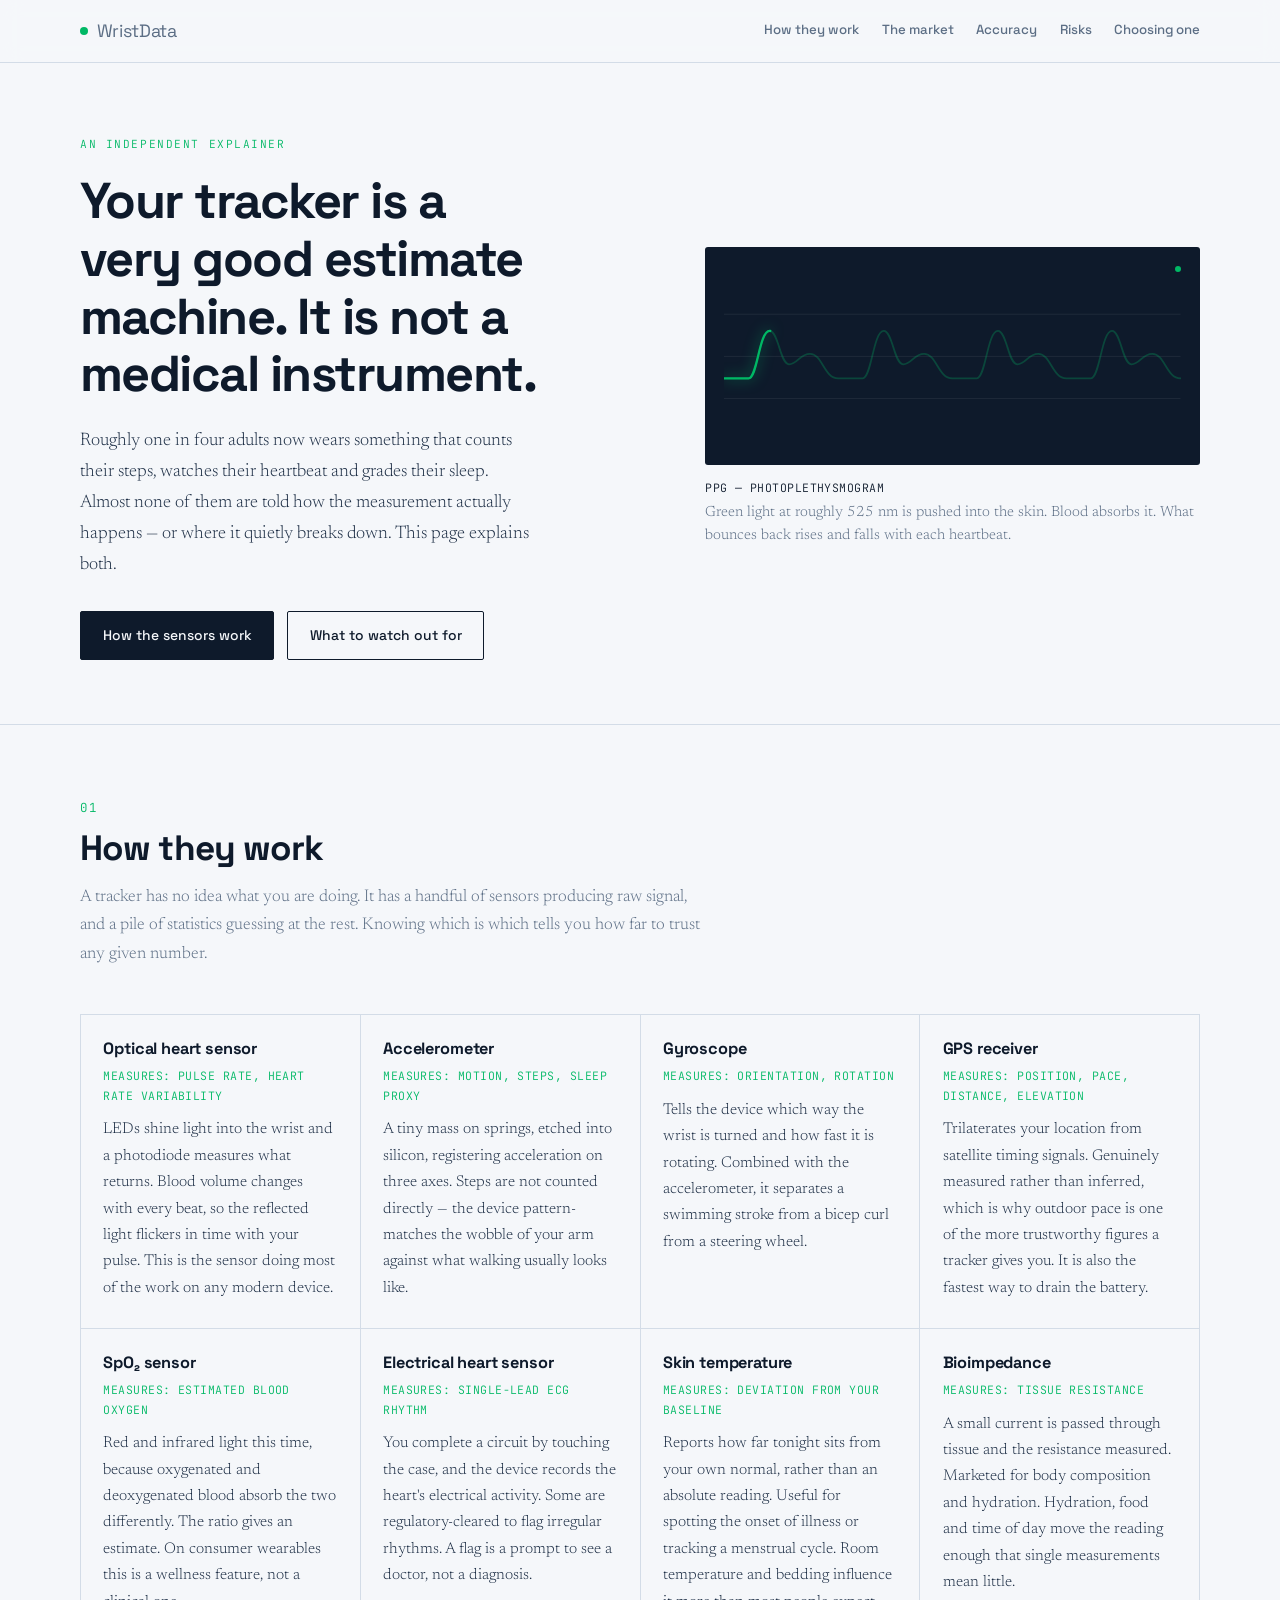
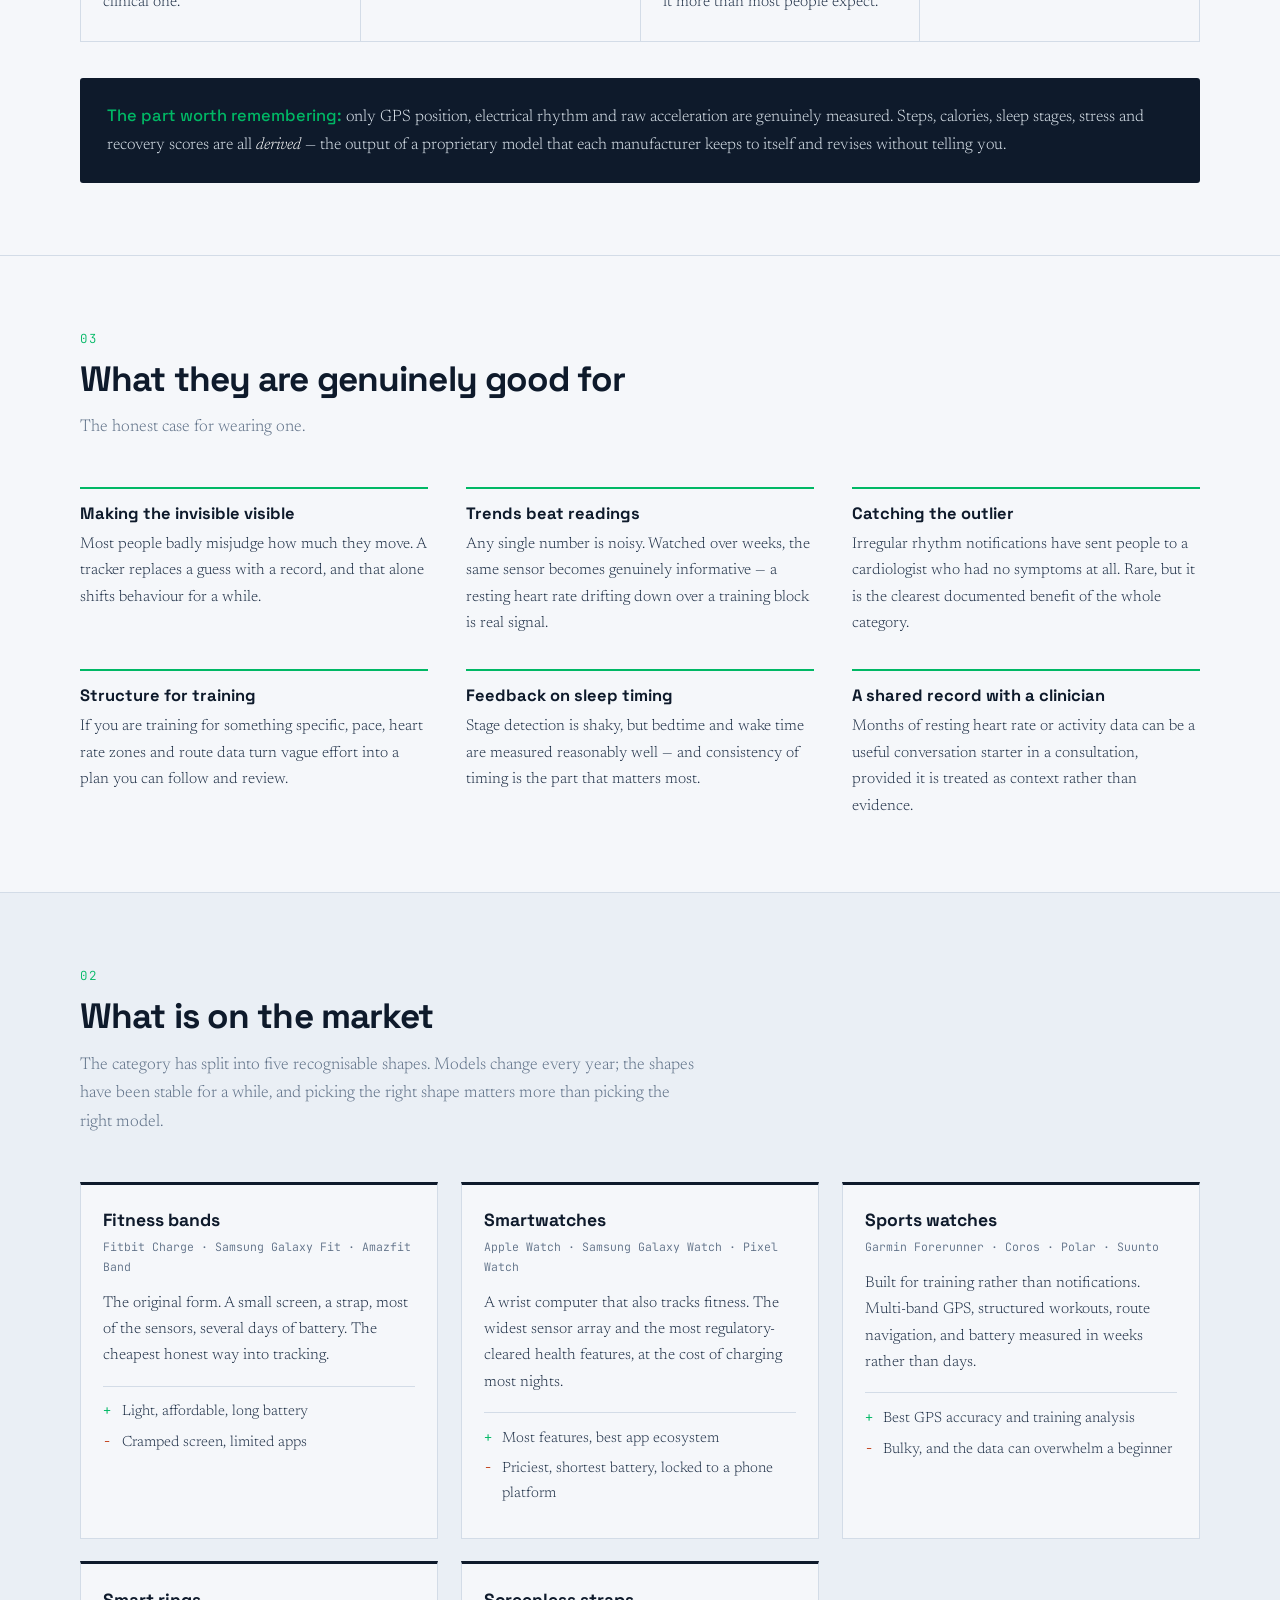
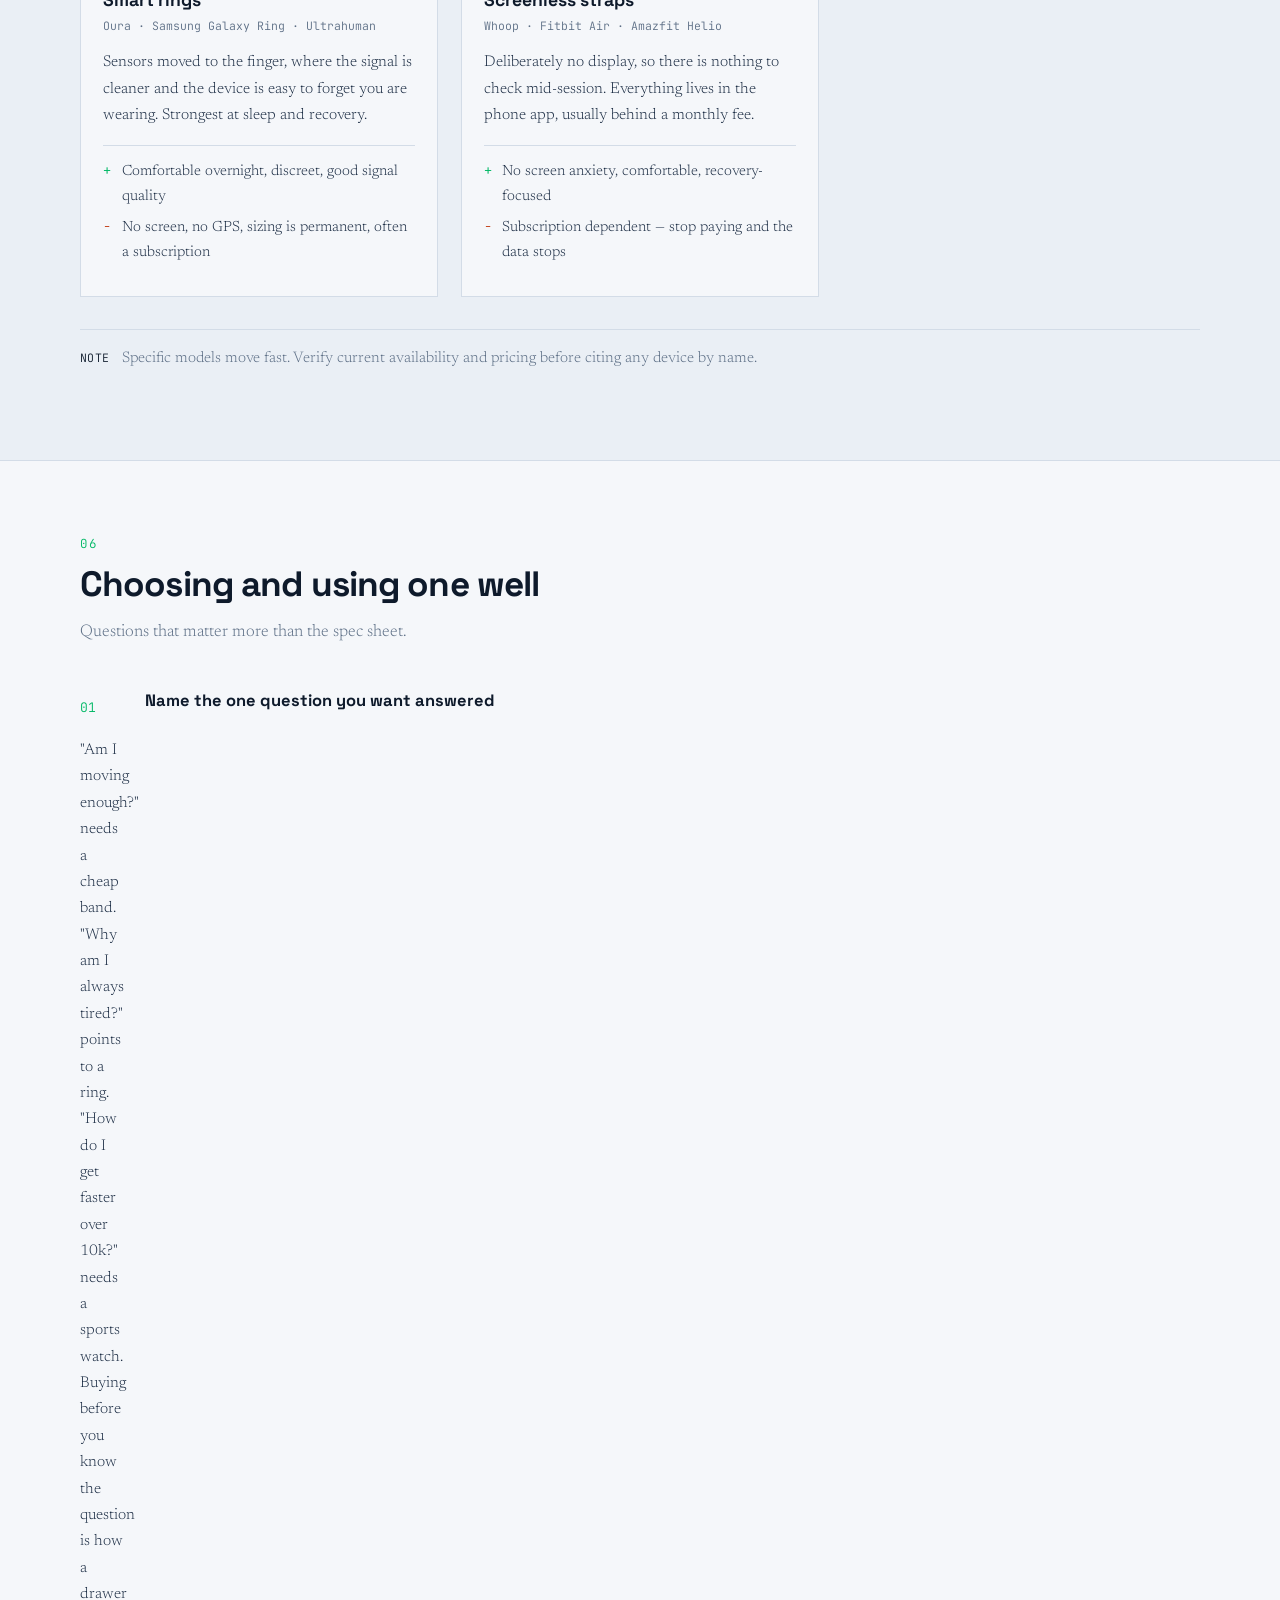
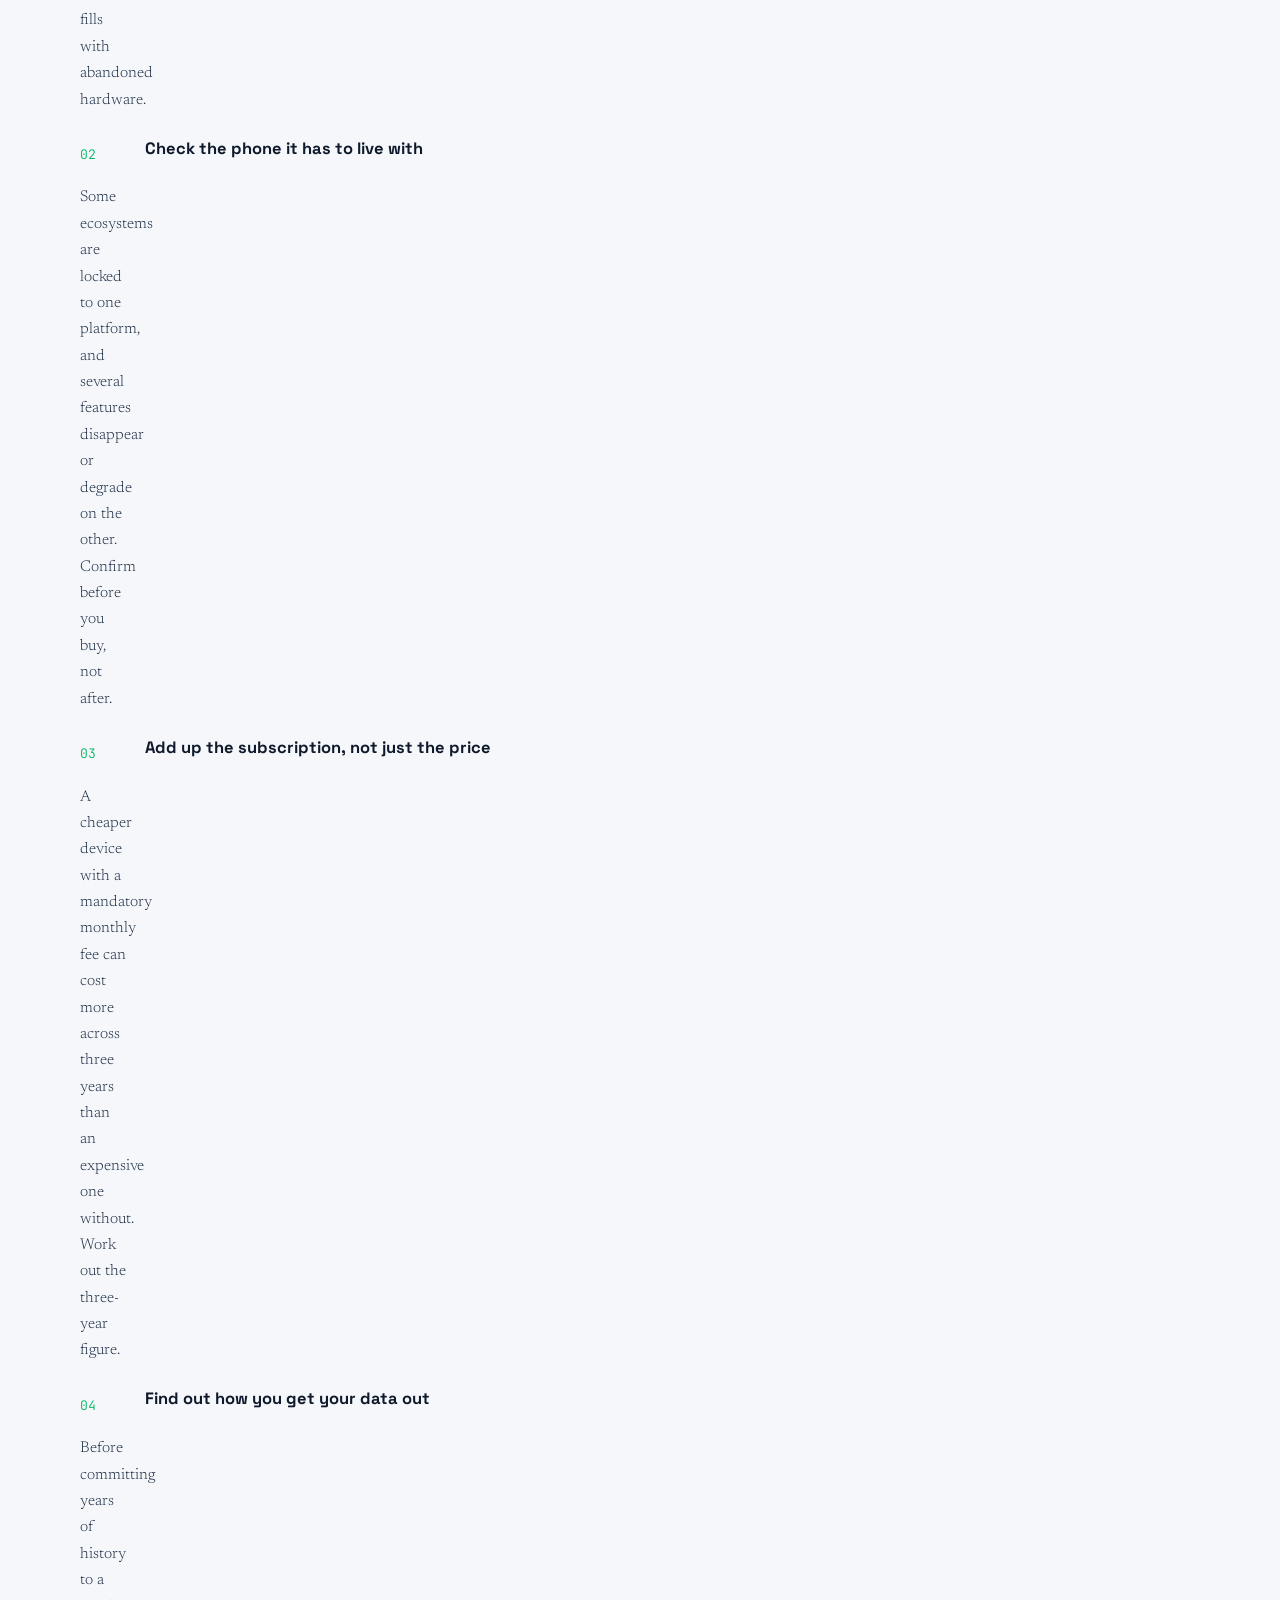
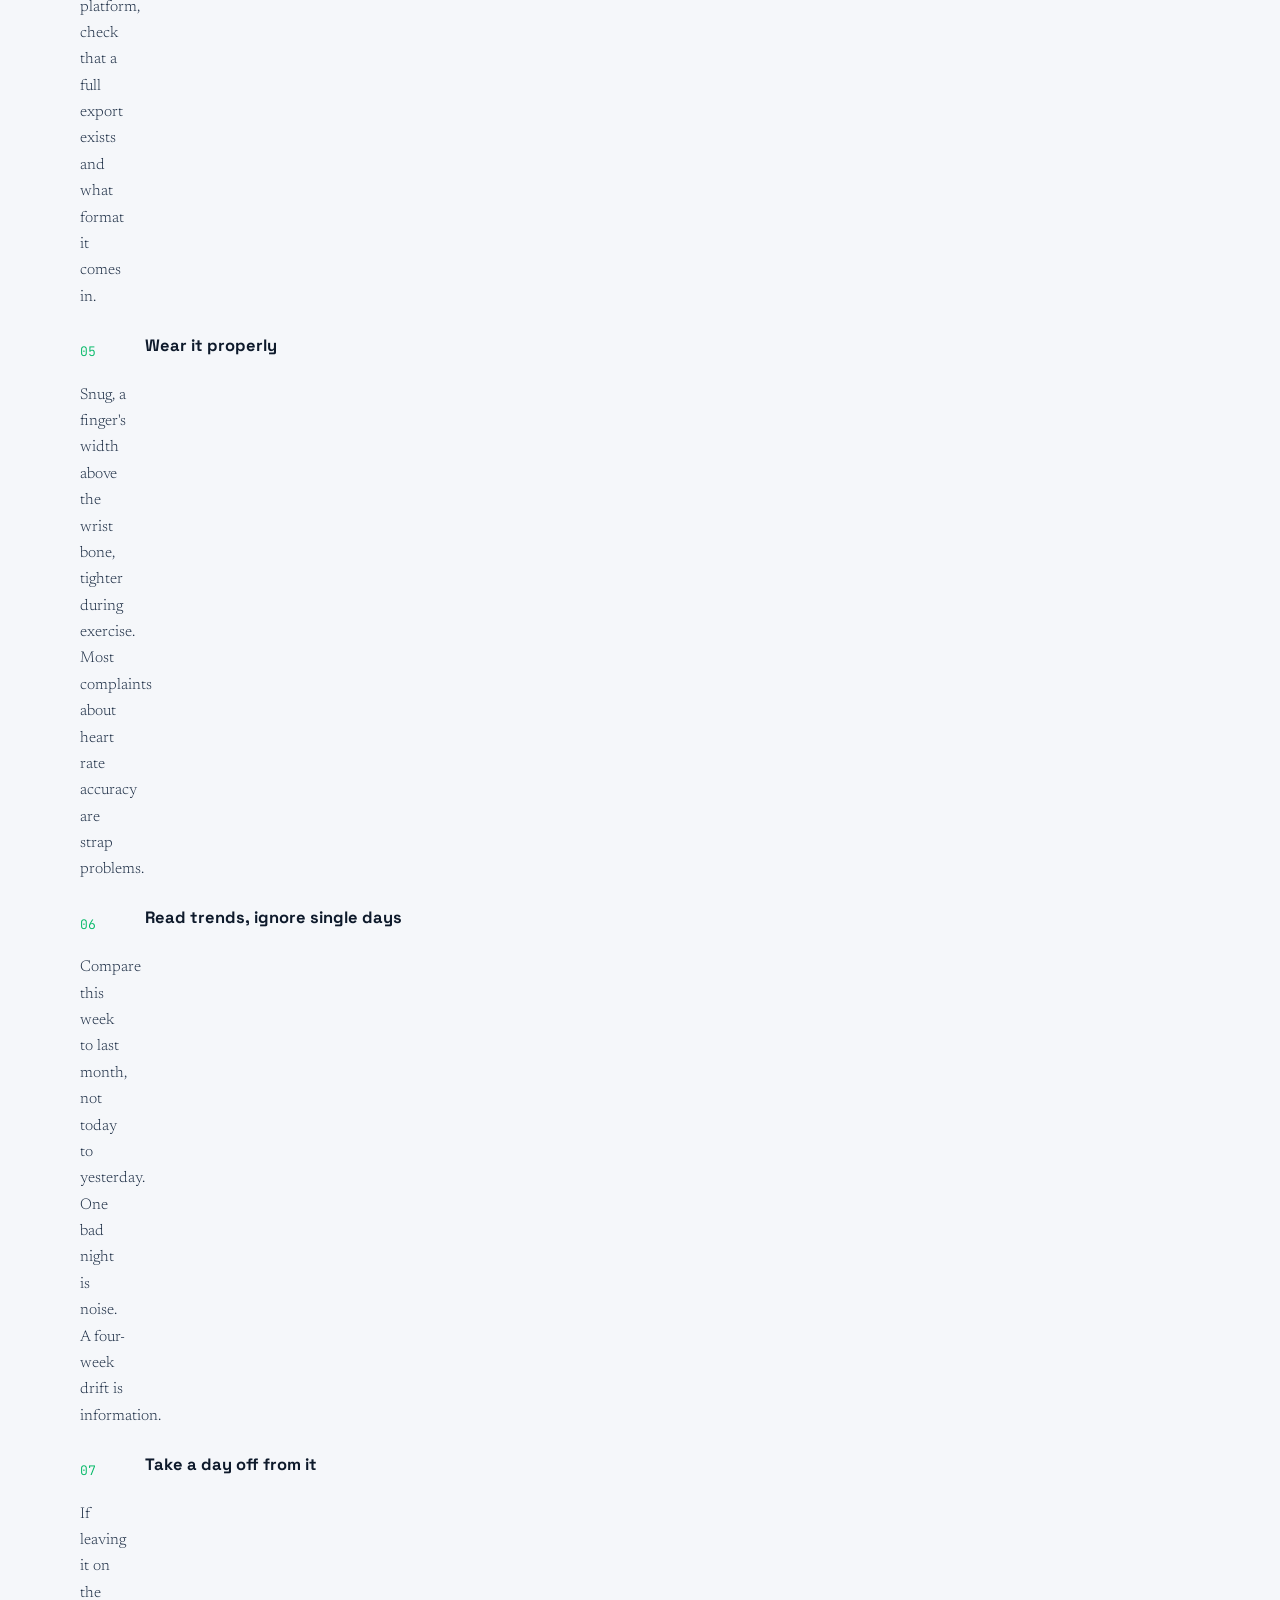
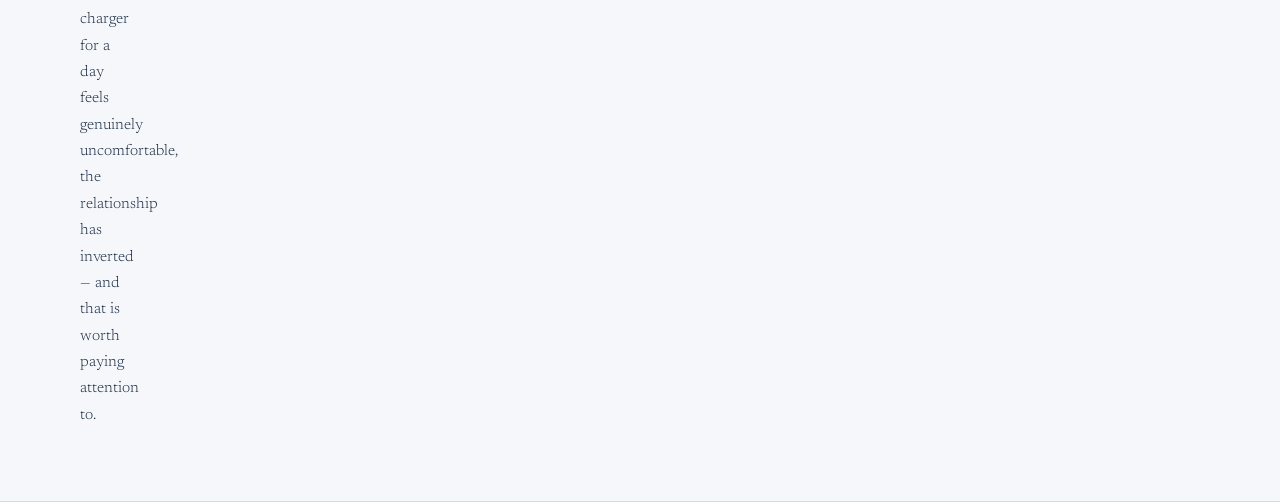
==== index.html @ b364c1c8 "feat: add accuracy reality check" ====
<!DOCTYPE html>
<html lang="en">

    <head>
        <meta charset="UTF-8">
        <meta name="viewport" content="width=device-width, initial-scale=1.0">
        <title>WristData</title>
        <link rel="preconnect" href="https://fonts.googleapis.com">
        <link rel="preconnect" href="https://fonts.gstatic.com" crossorigin>
        <link
            href="https://fonts.googleapis.com/css2?family=Space+Grotesk:wght@400;500;700&family=Newsreader:ital,opsz,wght@0,6..72,300;0,6..72,400;0,6..72,500;1,6..72,400&family=JetBrains+Mono:wght@400;500&display=swap"
            rel="stylesheet">

        <link rel="stylesheet" href="styles.css">
    </head>

    <body>
    <a class="skip" href="#main">Skip to content</a>
    
    <!-- ============ HEADER ============ -->
    <header class="site-head">
        <div class="wrap head-inner">
            <a class="wordmark" href="#top">
                <span class="wordmark__pulse" aria-hidden="true"></span><span
                    class="wordmark__txt">Wrist<span>Data</span></span>
            </a>
            <nav class="site-nav" aria-label="Sections">
                <a href="#how">How they work</a>
                <a href="#market">The market</a>
                <a href="#accuracy">Accuracy</a>
                <a href="#risks">Risks</a>
                <a href="#choosing">Choosing one</a>
            </nav>
        </div>
    </header>
    
    <main id="main">
    <section class="hero" id="top">
        <div class="wrap hero__grid">
            <div class="hero__text">
                <p class="eyebrow">An independent explainer</p>
                <h1>Your tracker is a very good estimate machine. It is not a medical instrument.</h1>
                <p class="lede">
                    Roughly one in four adults now wears something that counts their steps, watches their
                    heartbeat and grades their sleep. Almost none of them are told how the measurement
                    actually happens &mdash; or where it quietly breaks down. This page explains both.
                </p>
                <div class="hero__actions">
                    <a class="btn btn--primary" href="#how">How the sensors work</a>
                    <a class="btn btn--ghost" href="#risks">What to watch out for</a>
                </div>
            </div>
    
            <figure class="ppg" aria-labelledby="ppg-cap">
                <div class="ppg__frame">
                    <svg viewBox="0 0 520 190" role="img" aria-label="An illustrative photoplethysmography waveform.">
                        <g class="ppg__grid" aria-hidden="true">
                            <line x1="0" y1="47" x2="520" y2="47" />
                            <line x1="0" y1="95" x2="520" y2="95" />
                            <line x1="0" y1="143" x2="520" y2="143" />
                        </g>
                        <path class="ppg__base" fill="none"
                            d="M0,120 L28,120 C38,120 40,66 52,66 C62,66 64,104 74,104 C84,104 86,92 98,92 C112,92 114,120 130,120
                   L158,120 C168,120 170,66 182,66 C192,66 194,104 204,104 C214,104 216,92 228,92 C242,92 244,120 260,120
                   L288,120 C298,120 300,66 312,66 C322,66 324,104 334,104 C344,104 346,92 358,92 C372,92 374,120 390,120
                   L418,120 C428,120 430,66 442,66 C452,66 454,104 464,104 C474,104 476,92 488,92 C502,92 504,120 520,120" />
                        <path class="ppg__trace" fill="none"
                            d="M0,120 L28,120 C38,120 40,66 52,66 C62,66 64,104 74,104 C84,104 86,92 98,92 C112,92 114,120 130,120
                   L158,120 C168,120 170,66 182,66 C192,66 194,104 204,104 C214,104 216,92 228,92 C242,92 244,120 260,120
                   L288,120 C298,120 300,66 312,66 C322,66 324,104 334,104 C344,104 346,92 358,92 C372,92 374,120 390,120
                   L418,120 C428,120 430,66 442,66 C452,66 454,104 464,104 C474,104 476,92 488,92 C502,92 504,120 520,120" />
                    </svg>
                    <span class="ppg__dot" aria-hidden="true"></span>
                </div>
                <figcaption id="ppg-cap">
                    <span class="mono">PPG &mdash; photoplethysmogram</span>
                    Green light at roughly 525&nbsp;nm is pushed into the skin. Blood absorbs it. What
                    bounces back rises and falls with each heartbeat.
                </figcaption>
            </figure>
        </div>
    </section>
    <!-- ============ 01 HOW THEY WORK ============ -->
    <section class="band" id="how">
        <div class="wrap">
            <header class="sec-head">
                <span class="sec-num mono">01</span>
                <h2>How they work</h2>
                <p>
                    A tracker has no idea what you are doing. It has a handful of sensors producing raw
                    signal, and a pile of statistics guessing at the rest. Knowing which is which tells you
                    how far to trust any given number.
                </p>
            </header>
            <div class="sensors">
                <article class="sensor">
                    <h3>Optical heart sensor</h3>
                    <p class="sensor__what mono">Measures: pulse rate, heart rate variability</p>
                    <p>
                        LEDs shine light into the wrist and a photodiode measures what returns. Blood volume
                        changes with every beat, so the reflected light flickers in time with your pulse. This
                        is the sensor doing most of the work on any modern device.
                    </p>
                </article>
                <article class="sensor">
                    <h3>Accelerometer</h3>
                    <p class="sensor__what mono">Measures: motion, steps, sleep proxy</p>
                    <p>
                        A tiny mass on springs, etched into silicon, registering acceleration on three axes.
                        Steps are not counted directly &mdash; the device pattern-matches the wobble of your
                        arm against what walking usually looks like.
                    </p>
                </article>
                <article class="sensor">
                    <h3>Gyroscope</h3>
                    <p class="sensor__what mono">Measures: orientation, rotation</p>
                    <p>
                        Tells the device which way the wrist is turned and how fast it is rotating. Combined
                        with the accelerometer, it separates a swimming stroke from a bicep curl from a
                        steering wheel.
                    </p>
                </article>
                <article class="sensor">
                    <h3>GPS receiver</h3>
                    <p class="sensor__what mono">Measures: position, pace, distance, elevation</p>
                    <p>
                        Trilaterates your location from satellite timing signals. Genuinely measured rather
                        than inferred, which is why outdoor pace is one of the more trustworthy figures a
                        tracker gives you. It is also the fastest way to drain the battery.
                    </p>
                </article>
                <article class="sensor">
                    <h3>SpO&#8322; sensor</h3>
                    <p class="sensor__what mono">Measures: estimated blood oxygen</p>
                    <p>
                        Red and infrared light this time, because oxygenated and deoxygenated blood absorb the
                        two differently. The ratio gives an estimate. On consumer wearables this is a wellness
                        feature, not a clinical one.
                    </p>
                </article>
                <article class="sensor">
                    <h3>Electrical heart sensor</h3>
                    <p class="sensor__what mono">Measures: single-lead ECG rhythm</p>
                    <p>
                        You complete a circuit by touching the case, and the device records the heart's
                        electrical activity. Some are regulatory-cleared to flag irregular rhythms. A flag is a
                        prompt to see a doctor, not a diagnosis.
                    </p>
                </article>
                <article class="sensor">
                    <h3>Skin temperature</h3>
                    <p class="sensor__what mono">Measures: deviation from your baseline</p>
                    <p>
                        Reports how far tonight sits from your own normal, rather than an absolute reading.
                        Useful for spotting the onset of illness or tracking a menstrual cycle. Room
                        temperature and bedding influence it more than most people expect.
                    </p>
                </article>
                <article class="sensor">
                    <h3>Bioimpedance</h3>
                    <p class="sensor__what mono">Measures: tissue resistance</p>
                    <p>
                        A small current is passed through tissue and the resistance measured. Marketed for body
                        composition and hydration. Hydration, food and time of day move the reading enough that
                        single measurements mean little.
                    </p>
                </article>
            </div>
            <aside class="callout">
                <p>
                    <strong>The part worth remembering:</strong> only GPS position, electrical rhythm and raw
                    acceleration are genuinely measured. Steps, calories, sleep stages, stress and recovery
                    scores are all <em>derived</em> &mdash; the output of a proprietary model that each
                    manufacturer keeps to itself and revises without telling you.
                </p>
            </aside>
        </div>
    </section>
        <!-- feat/10- CATEGORIES GOES HERE MONA! -->
        <!-- ============ 03 ADVANTAGES ============ -->
        <section class="band" id="value">
            <div class="wrap">
                <header class="sec-head">
                    <span class="sec-num mono">03</span>
                    <h2>What they are genuinely good for</h2>
                    <p>The honest case for wearing one.</p>
                </header>
                <div class="cols">
                    <article class="col">
                        <h3>Making the invisible visible</h3>
                        <p>
                            Most people badly misjudge how much they move. A tracker replaces a guess with a
                            record, and that alone shifts behaviour for a while.
                        </p>
                    </article>
                    <article class="col">
                        <h3>Trends beat readings</h3>
                        <p>
                            Any single number is noisy. Watched over weeks, the same sensor becomes genuinely
                            informative &mdash; a resting heart rate drifting down over a training block is real
                            signal.
                        </p>
                    </article>
                    <article class="col">
                        <h3>Catching the outlier</h3>
                        <p>
                            Irregular rhythm notifications have sent people to a cardiologist who had no symptoms
                            at all. Rare, but it is the clearest documented benefit of the whole category.
                        </p>
                    </article>
                    <article class="col">
                        <h3>Structure for training</h3>
                        <p>
                            If you are training for something specific, pace, heart rate zones and route data turn
                            vague effort into a plan you can follow and review.
                        </p>
                    </article>
                    <article class="col">
                        <h3>Feedback on sleep timing</h3>
                        <p>
                            Stage detection is shaky, but bedtime and wake time are measured reasonably well
                            &mdash;
                            and consistency of timing is the part that matters most.
                        </p>
                    </article>
                    <article class="col">
                        <h3>A shared record with a clinician</h3>
                        <p>
                            Months of resting heart rate or activity data can be a useful conversation starter in a
                            consultation, provided it is treated as context rather than evidence.
                        </p>
                    </article>
                </div>
            </div>
        </section>
        <!-- ============ 04 ACCURACY CODE  GOES HERE(MONA) ============ -->
        <!-- ======================== -->
        <!-- ======================== -->
        <section class="band band--alt" id="market">
            <div class="wrap">
                <header class="sec-head">
                    <span class="sec-num mono">02</span>
                    <h2>What is on the market</h2>
                    <p>
                        The category has split into five recognisable shapes. Models change every year; the
                        shapes have been stable for a while, and picking the right shape matters more than
                        picking the right model.
                    </p>
                </header>
                <div class="cats">
                    <article class="cat">
                        <h3>Fitness bands</h3>
                        <p class="cat__eg mono">Fitbit Charge &middot; Samsung Galaxy Fit &middot; Amazfit
                            Band</p>
                        <p>
                            The original form. A small screen, a strap, most of the sensors, several days of
                            battery. The cheapest honest way into tracking.
                        </p>
                        <ul>
                            <li><span class="mono">+</span> Light, affordable, long battery</li>
                            <li><span class="mono">&minus;</span> Cramped screen, limited apps</li>
                        </ul>
                    </article>
                    <article class="cat">
                        <h3>Smartwatches</h3>
                        <p class="cat__eg mono">Apple Watch &middot; Samsung Galaxy Watch &middot; Pixel
                            Watch</p>
                        <p>
                            A wrist computer that also tracks fitness. The widest sensor array and the most
                            regulatory-cleared health features, at the cost of charging most nights.
                        </p>
                        <ul>
                            <li><span class="mono">+</span> Most features, best app ecosystem</li>
                            <li><span class="mono">&minus;</span> Priciest, shortest battery, locked to a phone
                                platform</li>
                        </ul>
                    </article>
                    <article class="cat">
                        <h3>Sports watches</h3>
                        <p class="cat__eg mono">Garmin Forerunner &middot; Coros &middot; Polar &middot;
                            Suunto</p>
                        <p>
                            Built for training rather than notifications. Multi-band GPS, structured workouts,
                            route navigation, and battery measured in weeks rather than days.
                        </p>
                        <ul>
                            <li><span class="mono">+</span> Best GPS accuracy and training analysis</li>
                            <li><span class="mono">&minus;</span> Bulky, and the data can overwhelm a beginner</li>
                        </ul>
                    </article>
                    <article class="cat">
                        <h3>Smart rings</h3>
                        <p class="cat__eg mono">Oura &middot; Samsung Galaxy Ring &middot; Ultrahuman</p>
                        <p>
                            Sensors moved to the finger, where the signal is cleaner and the device is easy to
                            forget you are wearing. Strongest at sleep and recovery.
                        </p>
                        <ul>
                            <li><span class="mono">+</span> Comfortable overnight, discreet, good signal
                                quality</li>
                            <li><span class="mono">&minus;</span> No screen, no GPS, sizing is permanent, often a
                                subscription</li>
                        </ul>
                    </article>
                    <article class="cat">
                        <h3>Screenless straps</h3>
                        <p class="cat__eg mono">Whoop &middot; Fitbit Air &middot; Amazfit Helio</p>
                        <p>
                            Deliberately no display, so there is nothing to check mid-session. Everything lives in
                            the phone app, usually behind a monthly fee.
                        </p>
                        <ul>
                            <li><span class="mono">+</span> No screen anxiety, comfortable, recovery-focused</li>
                            <li><span class="mono">&minus;</span> Subscription dependent &mdash; stop paying and
                                the data stops</li>
                        </ul>
                    </article>
                </div>
                <p class="note">
                    <span class="mono">Note</span>
                    Specific models move fast. Verify current availability and pricing before citing any device
                    by name.
                </p>
            </div>
        </section>

        <!-- ============ 05 RISKS AND LIMITATIONS GOES HERE(MONA) ============ -->
        <!-- ======================== -->
        <!-- ======================== -->
        <!-- ============ 06 CHOOSING ============ -->
        <section class="band" id="choosing">
            <div class="wrap">
                <header class="sec-head">
                    <span class="sec-num mono">06</span>
                    <h2>Choosing and using one well</h2>
                    <p>Questions that matter more than the spec sheet.</p>
                </header>
                <ol class="steps">
                    <li>
                        <h3>Name the one question you want answered</h3>
                        <p>
                            "Am I moving enough?" needs a cheap band. "Why am I always tired?" points to a ring.
                            "How do I get faster over 10k?" needs a sports watch. Buying before you know the
                            question is how a drawer fills with abandoned hardware.
                        </p>
                    </li>
                    <li>
                        <h3>Check the phone it has to live with</h3>
                        <p>
                            Some ecosystems are locked to one platform, and several features disappear or degrade
                            on the other. Confirm before you buy, not after.
                        </p>
                    </li>
                    <li>
                        <h3>Add up the subscription, not just the price</h3>
                        <p>
                            A cheaper device with a mandatory monthly fee can cost more across three years than an
                            expensive one without. Work out the three-year figure.
                        </p>
                    </li>
                    <li>
                        <h3>Find out how you get your data out</h3>
                        <p>
                            Before committing years of history to a platform, check that a full export exists and
                            what format it comes in.
                        </p>
                    </li>
                    <li>
                        <h3>Wear it properly</h3>
                        <p>
                            Snug, a finger's width above the wrist bone, tighter during exercise. Most complaints
                            about heart rate accuracy are strap problems.
                        </p>
                    </li>
                    <li>
                        <h3>Read trends, ignore single days</h3>
                        <p>
                            Compare this week to last month, not today to yesterday. One bad night is noise. A
                            four-week drift is information.
                        </p>
                    </li>
                    <li>
                        <h3>Take a day off from it</h3>
                        <p>
                            If leaving it on the charger for a day feels genuinely uncomfortable, the relationship
                            has inverted &mdash; and that is worth paying attention to.
                        </p>
                    </li>
                </ol>
            </div>
        </section>

    </main>

    </body>

    </html>
---- styles.css ----
:root {
     --ink: #0E1A2B;
     --ink-soft: #1D2E45;
     --paper: #F5F7FA;
     --paper-alt: #EAEFF5;
     --white: #FFFFFF;
     --rule: #D3DCE7;
     --muted: #5C6E85;
     --ppg: #00B865;
     --warn: #C4451F;
     --warn-bg: #FBF1EE;

     --display: "Space Grotesk", system-ui, sans-serif;
     --body: "Newsreader", Georgia, serif;
     --mono: "JetBrains Mono", ui-monospace, monospace;

     --wrap: 1120px;
 }

 /* ---------- reset ---------- */
 *,
 *::before,
 *::after {
     box-sizing: border-box;
 }

 html {
     scroll-behavior: smooth;
     /*-webkit-text-size-adjust: 100%;*/
 }
 /* ---------- header ---------- */
 .site-head {
     position: sticky;
     top: 0;
     z-index: 50;
     background: rgba(245, 247, 250, 0.88);
     backdrop-filter: blur(10px);
     border-bottom: 1px solid var(--rule);
 }

 .head-inner {
     display: flex;
     align-items: center;
     justify-content: space-between;
     gap: 1.5rem;
     height: 62px;
 }

 .wordmark {
     font-family: var(--display);
     font-weight: 700;
     font-size: 1.12rem;
     letter-spacing: -0.02em;
     color: var(--ink);
     text-decoration: none;
     display: inline-flex;
     align-items: center;
     gap: 0.55rem;
 }

 .wordmark span {
     color: var(--muted);
     font-weight: 400;
 }

 .wordmark__pulse {
     width: 8px;
     height: 8px;
     border-radius: 50%;
     background: var(--ppg);
     flex: none;
     animation: beat 1.4s ease-in-out infinite;
 }

 @keyframes beat {

     0%,
     100% {
         transform: scale(1);
         opacity: 1;
     }

     45% {
         transform: scale(1.7);
         opacity: 0.55;
     }
 }

 .site-nav {
     display: flex;
     gap: 1.4rem;
 }

 .site-nav a {
     font-family: var(--display);
     font-size: 0.83rem;
     font-weight: 500;
     color: var(--muted);
     text-decoration: none;
     padding: 0.3rem 0;
     border-bottom: 2px solid transparent;
     transition: color .18s, border-color .18s;
 }

 .site-nav a:hover,
 .site-nav a.is-active {
     color: var(--ink);
     border-bottom-color: var(--ppg);
 }

 body {
     margin: 0;
     background: var(--paper);
     color: var(--ink);
     font-family: var(--body);
     font-size: 1.0625rem;
     line-height: 1.7;
     font-weight: 300;
 }

 h1,
 h2,
 h3 {
     font-family: var(--display);
     font-weight: 700;
     line-height: 1.15;
     margin: 0;
 }

 p {
     margin: 0 0 1rem;
 }

 ul,
 ol {
     margin: 0;
     padding: 0;
     list-style: none;
 }

 .mono {
     font-family: var(--mono);
     font-size: 0.72rem;
     letter-spacing: 0.04em;
     text-transform: uppercase;
 }

 .wrap {
     width: min(100% - 3rem, var(--wrap));
     margin-inline: auto;
 }

 .skip {
     position: absolute;
     left: -9999px;
     background: var(--ink);
     color: var(--white);
     padding: 0.7rem 1.1rem;
     z-index: 100;
     font-family: var(--display);
 }

 .skip:focus {
     left: 1rem;
     top: 1rem;
 }

 :focus-visible {
     outline: 3px solid var(--ppg);
     outline-offset: 3px;
 }

 /* ---------- section scaffolding ---------- */
 .band {
     padding: 4.5rem 0;
     border-bottom: 1px solid var(--rule);
 }

 .band--alt {
     background: var(--paper-alt);
 }

 .band--risk {
     background: var(--warn-bg);
 }

 .sec-head {
     max-width: 62ch;
     margin-bottom: 2.8rem;
 }

 .sec-num {
     display: block;
     color: var(--ppg);
     margin-bottom: 0.6rem;
     font-size: 0.78rem;
     letter-spacing: 0.16em;
 }

 .band--risk .sec-num {
     color: var(--warn);
 }

 .sec-head h2 {
     font-size: clamp(1.6rem, 2.9vw, 2.2rem);
     letter-spacing: -0.025em;
     margin-bottom: 0.9rem;
 }

 .sec-head p {
     color: var(--muted);
     font-size: 1.06rem;
     margin: 0;
 }
 /* ---------- hero ---------- */
 .hero {
     padding: 4.5rem 0 4rem;
     border-bottom: 1px solid var(--rule);
 }

 .hero__grid {
     display: grid;
     grid-template-columns: 1.15fr 1fr;
     gap: 3.5rem;
     align-items: center;
 }

 .eyebrow {
     font-family: var(--mono);
     font-size: 0.7rem;
     letter-spacing: 0.14em;
     text-transform: uppercase;
     color: var(--ppg);
     margin-bottom: 1.1rem;
 }

 .hero h1 {
     font-size: clamp(2rem, 4.1vw, 3.15rem);
     letter-spacing: -0.03em;
     margin-bottom: 1.4rem;
     text-wrap: balance;
 }

 .lede {
     font-size: 1.14rem;
     color: var(--ink-soft);
     max-width: 46ch;
     margin-bottom: 1.9rem;
 }

 .hero__actions {
     display: flex;
     gap: 0.8rem;
     flex-wrap: wrap;
 }

 .btn {
     font-family: var(--display);
     font-size: 0.87rem;
     font-weight: 500;
     padding: 0.72rem 1.35rem;
     text-decoration: none;
     border-radius: 2px;
     border: 1.5px solid var(--ink);
     transition: transform .15s, background .18s, color .18s;
     display: inline-block;
 }

 .btn--primary {
     background: var(--ink);
     color: var(--paper);
 }

 .btn--primary:hover {
     background: var(--ink-soft);
     transform: translateY(-2px);
 }

 .btn--ghost {
     background: transparent;
     color: var(--ink);
 }

 .btn--ghost:hover {
     background: var(--ink);
     color: var(--paper);
     transform: translateY(-2px);
 }

 /* ---------- PPG trace ---------- */
 .ppg {
     margin: 0;
 }

 .ppg__frame {
     position: relative;
     background: var(--ink);
     border-radius: 3px;
     padding: 1.6rem 1.2rem;
     overflow: hidden;
 }

 .ppg__frame svg {
     display: block;
     width: 100%;
     height: auto;
 }

 .ppg__grid line {
     stroke: rgba(255, 255, 255, 0.08);
     stroke-width: 1;
 }

 .ppg__base {
     stroke: var(--ppg);
     stroke-width: 2;
     stroke-linecap: round;
     stroke-linejoin: round;
     opacity: 0.28;
 }

 .ppg__trace {
     stroke: var(--ppg);
     stroke-width: 2.6;
     stroke-linecap: round;
     stroke-linejoin: round;
     stroke-dasharray: 90 1400;
     stroke-dashoffset: 1490;
     animation: sweep 3.6s linear infinite;
     filter: drop-shadow(0 0 7px rgba(0, 184, 101, 0.75));
 }

 @keyframes sweep {
     to {
         stroke-dashoffset: 0;
     }
 }

 .ppg__dot {
     position: absolute;
     right: 1.2rem;
     top: 1.2rem;
     width: 6px;
     height: 6px;
     border-radius: 50%;
     background: var(--ppg);
     box-shadow: 0 0 0 0 rgba(0, 184, 101, 0.6);
     animation: ping 1.8s ease-out infinite;
 }

 @keyframes ping {
     0% {
         box-shadow: 0 0 0 0 rgba(0, 184, 101, 0.55);
     }

     100% {
         box-shadow: 0 0 0 14px rgba(0, 184, 101, 0);
     }
 }

 .ppg figcaption {
     font-size: 0.92rem;
     color: var(--muted);
     margin-top: 0.9rem;
     line-height: 1.55;
 }

 .ppg figcaption .mono {
     display: block;
     color: var(--ink);
     margin-bottom: 0.3rem;
 }
 /* ---------- 01 sensors ---------- */
 .sensors {
     display: grid;
     grid-template-columns: repeat(auto-fit, minmax(255px, 1fr));
     gap: 1px;
     background: var(--rule);
     border: 1px solid var(--rule);
 }

 .sensor {
     background: var(--paper);
     padding: 1.6rem 1.4rem;
     transition: background .2s;
 }

 .sensor:hover {
     background: var(--white);
 }

 .sensor h3 {
     font-size: 1.02rem;
     margin-bottom: 0.45rem;
     letter-spacing: -0.01em;
 }

 .sensor__what {
     color: var(--ppg);
     margin-bottom: 0.75rem;
 }

 .sensor p:last-child {
     margin: 0;
     font-size: 0.97rem;
     color: var(--ink-soft);
 }

 .callout {
     margin-top: 2.2rem;
     padding: 1.5rem 1.7rem;
     background: var(--ink);
     color: #DDE6EE;
     border-radius: 3px;
 }

 .callout p {
     margin: 0;
     font-size: 1.03rem;
 }

 .callout strong {
     color: var(--ppg);
     font-family: var(--display);
     font-weight: 500;
 }

 .callout em {
     color: var(--white);
     font-style: italic;
 }
 /* ---------- 03 advantages ---------- */
 .cols {
     display: grid;
     grid-template-columns: repeat(auto-fit, minmax(260px, 1fr));
     gap: 2rem 2.4rem;
 }

 .col {
     border-top: 2px solid var(--ppg);
     padding-top: 1rem;
 }

 .col h3 {
     font-size: 1.03rem;
     margin-bottom: 0.5rem;
 }

 .col p {
     margin: 0;
     font-size: 0.97rem;
     color: var(--ink-soft);
 }
  /* ---------- 05 ACCURACY (MONA) ---------- */
  /* ---------- 02 categories ---------- */
  .cats {
      display: grid;
      grid-template-columns: repeat(auto-fit, minmax(275px, 1fr));
      gap:
          1.4rem;
  }

  .cat {
      background: var(--paper);
      border: 1px solid var(--rule);
      border-top: 3px solid var(--ink);
      padding: 1.6rem 1.4rem;
  }

  .cat h3 {
      font-size: 1.1rem;
      margin-bottom: 0.4rem;
  }

  .cat__eg {
      color: var(--muted);
      margin-bottom: 0.9rem;
      text-transform: none;
      letter-spacing: 0;
  }

  .cat>p:nth-of-type(2) {
      font-size: 0.97rem;
      color: var(--ink-soft);
  }

  .cat ul {
      border-top: 1px solid var(--rule);
      padding-top: 0.8rem;
  }

  .cat li {
      font-size: 0.92rem;
      color: var(--ink-soft);
      margin-bottom: 0.35rem;
      display: flex;
      gap:
          0.6rem;
  }

  .cat li .mono {
      color: var(--ppg);
      flex: none;
      font-size: 0.85rem;
  }

  .cat li:last-child .mono {
      color: var(--warn);
  }

  .note {
      margin-top: 2rem;
      padding-top: 1rem;
      border-top: 1px solid var(--rule);
      color: var(--muted);
      font-size: 0.95rem;
  }

  .note .mono {
      color: var(--ink);
      margin-right: 0.5rem;
  }

   /* ---------- 07 RISKS AND LIMITATIONS (MONA)--------- */


 /* ---------- 08 steps ---------- */
 .steps {
     counter-reset: step;
     display: grid;
     gap: 1.6rem;
     max-width: 78ch;
 }

 .steps li {
     counter-increment: step;
     display: grid;
     grid-template-columns: 46px 1fr;
     gap: 1.2rem;
 }

 .steps li::before {
     content: counter(step, decimal-leading-zero);
     font-family: var(--mono);
     font-size: 0.82rem;
     color: var(--ppg);
     padding-top: 0.28rem;
 }

 .steps h3 {
     font-size: 1.03rem;
     margin-bottom: 0.35rem;
 }

 .steps p {
     margin: 0;
     font-size: 0.97rem;
     color: var(--ink-soft);
 }
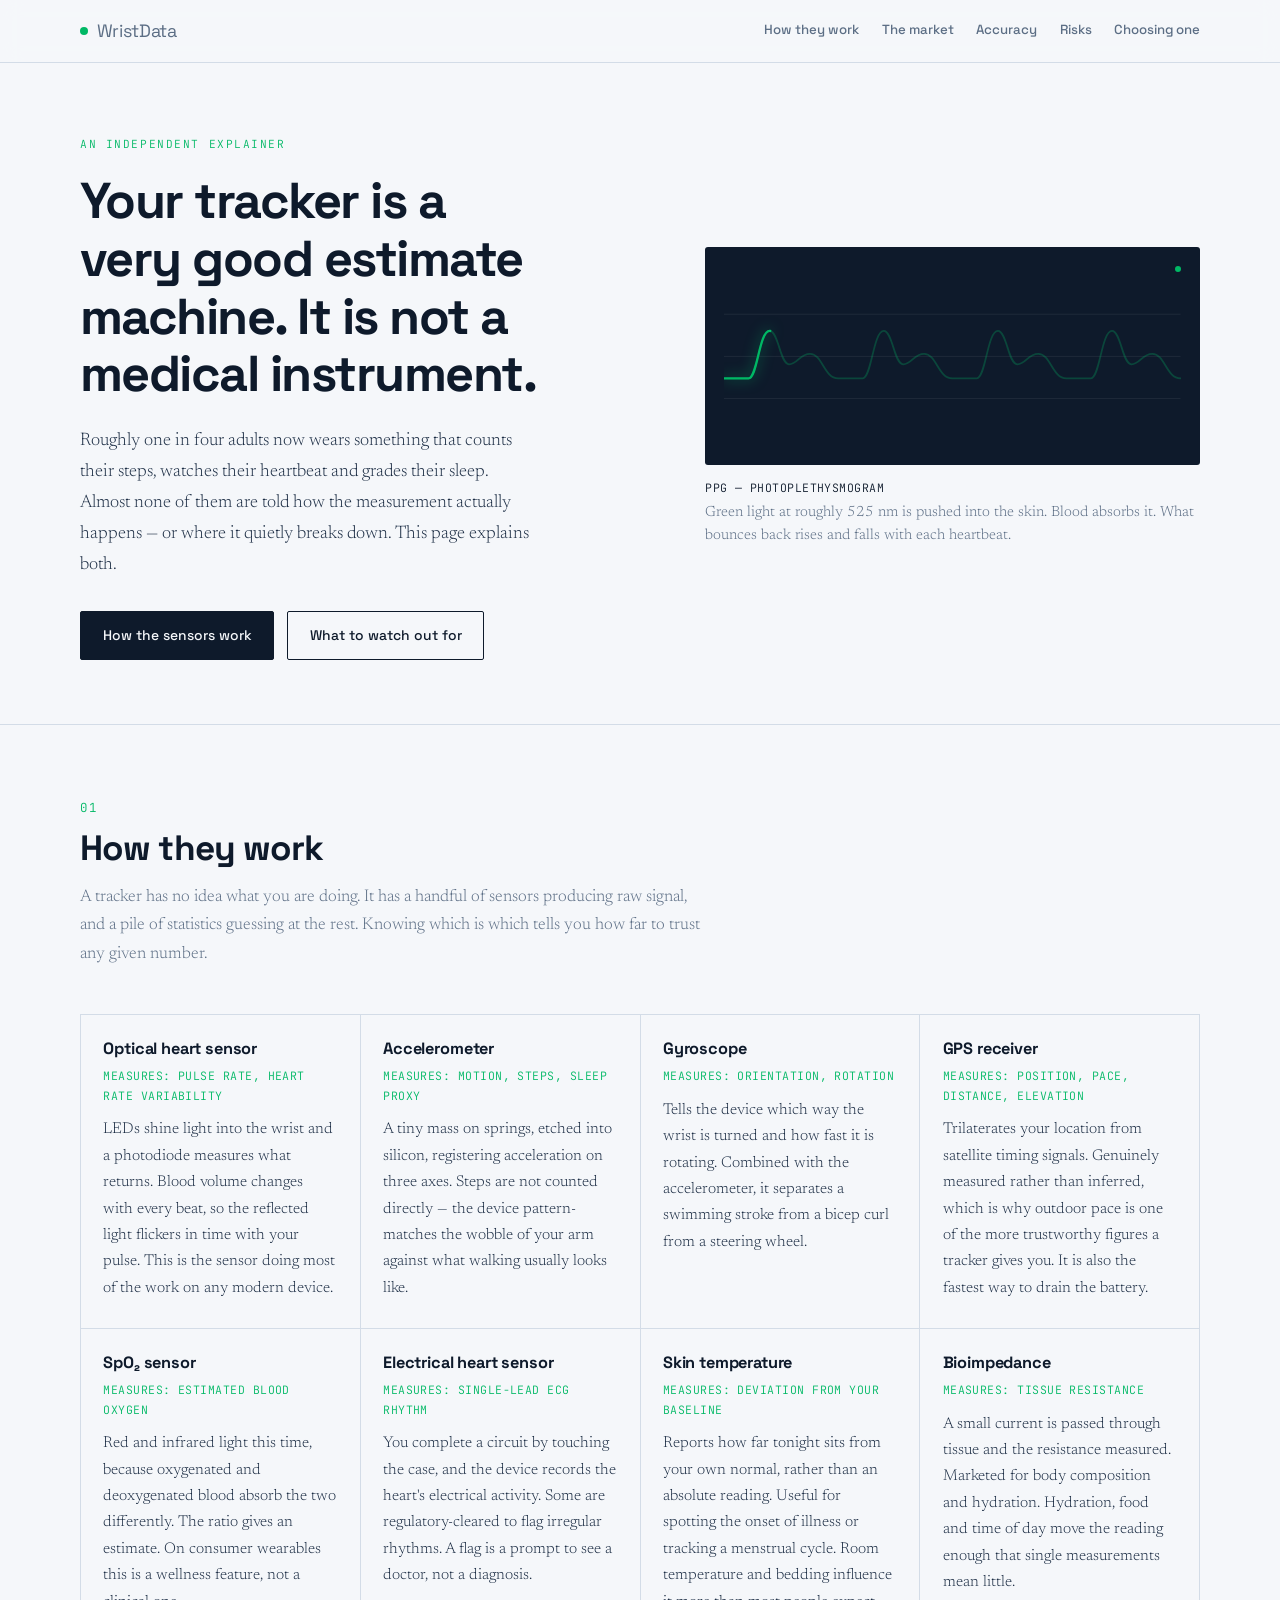
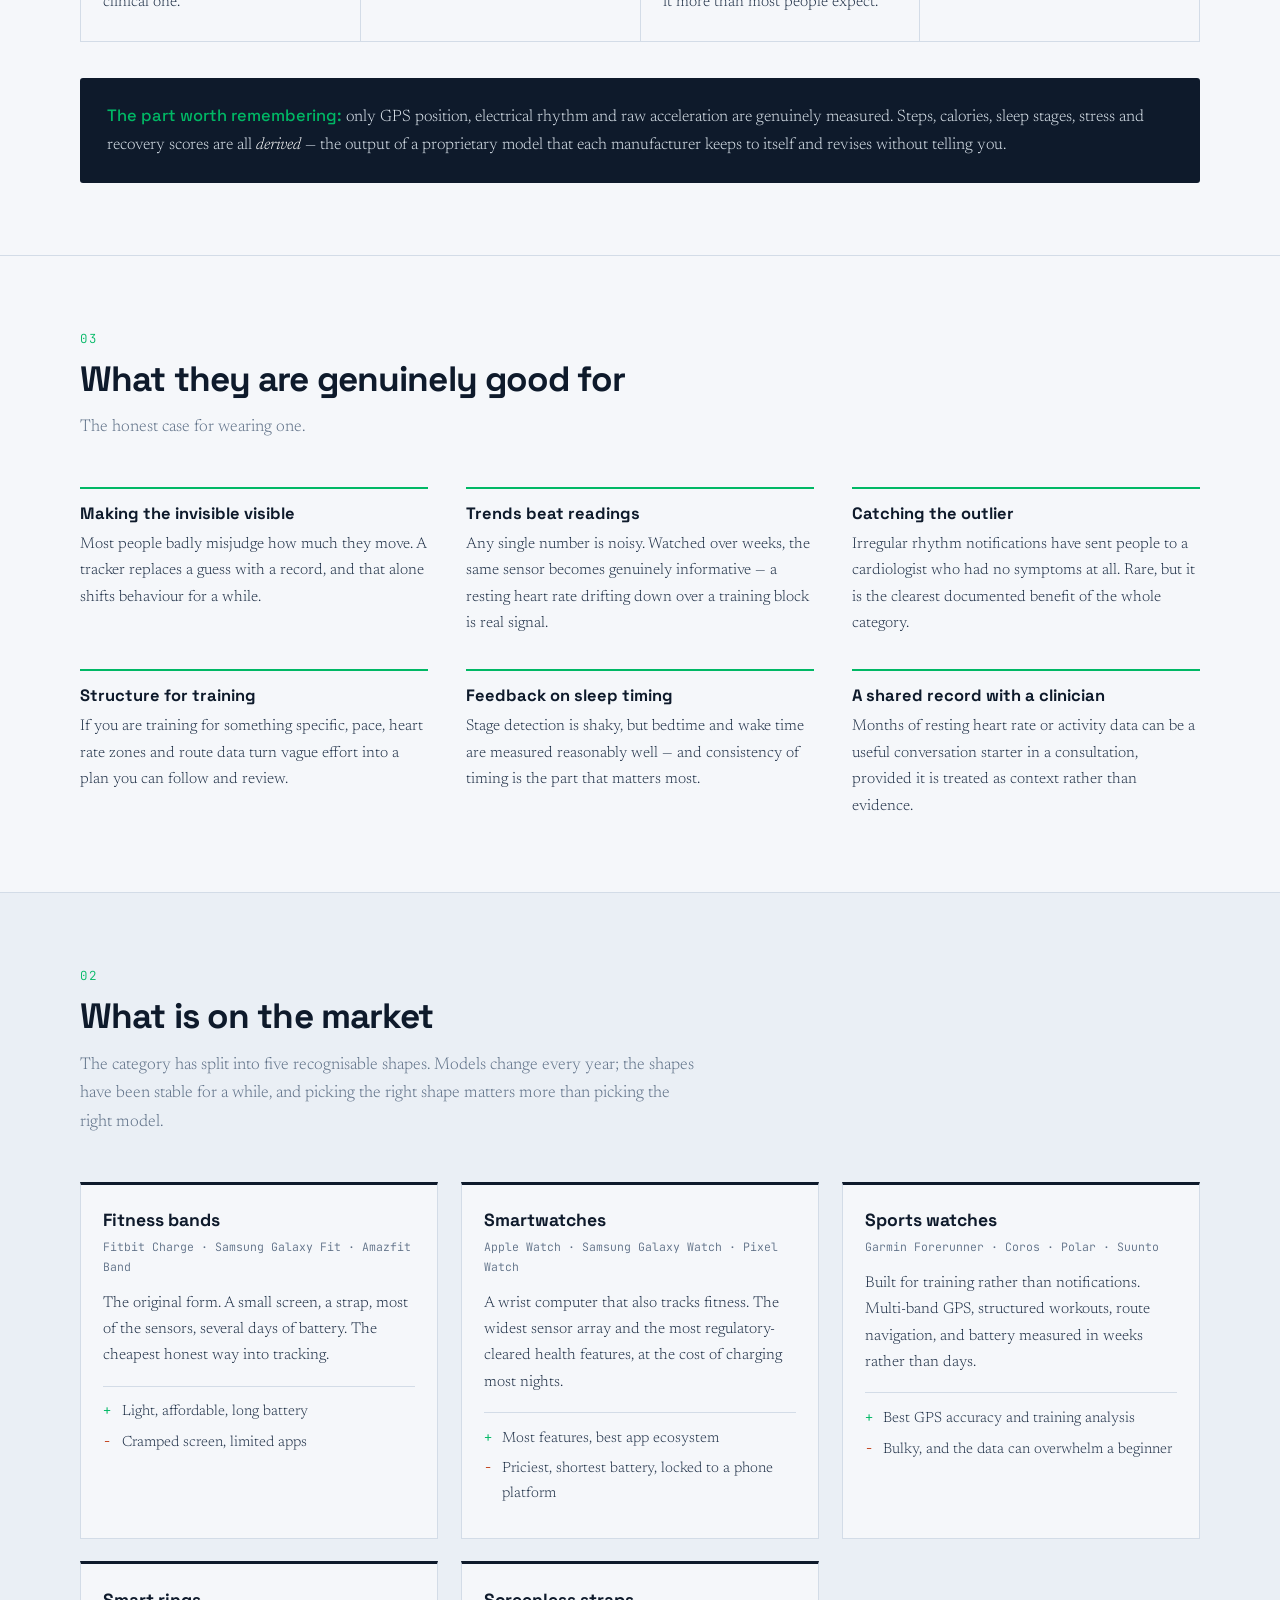
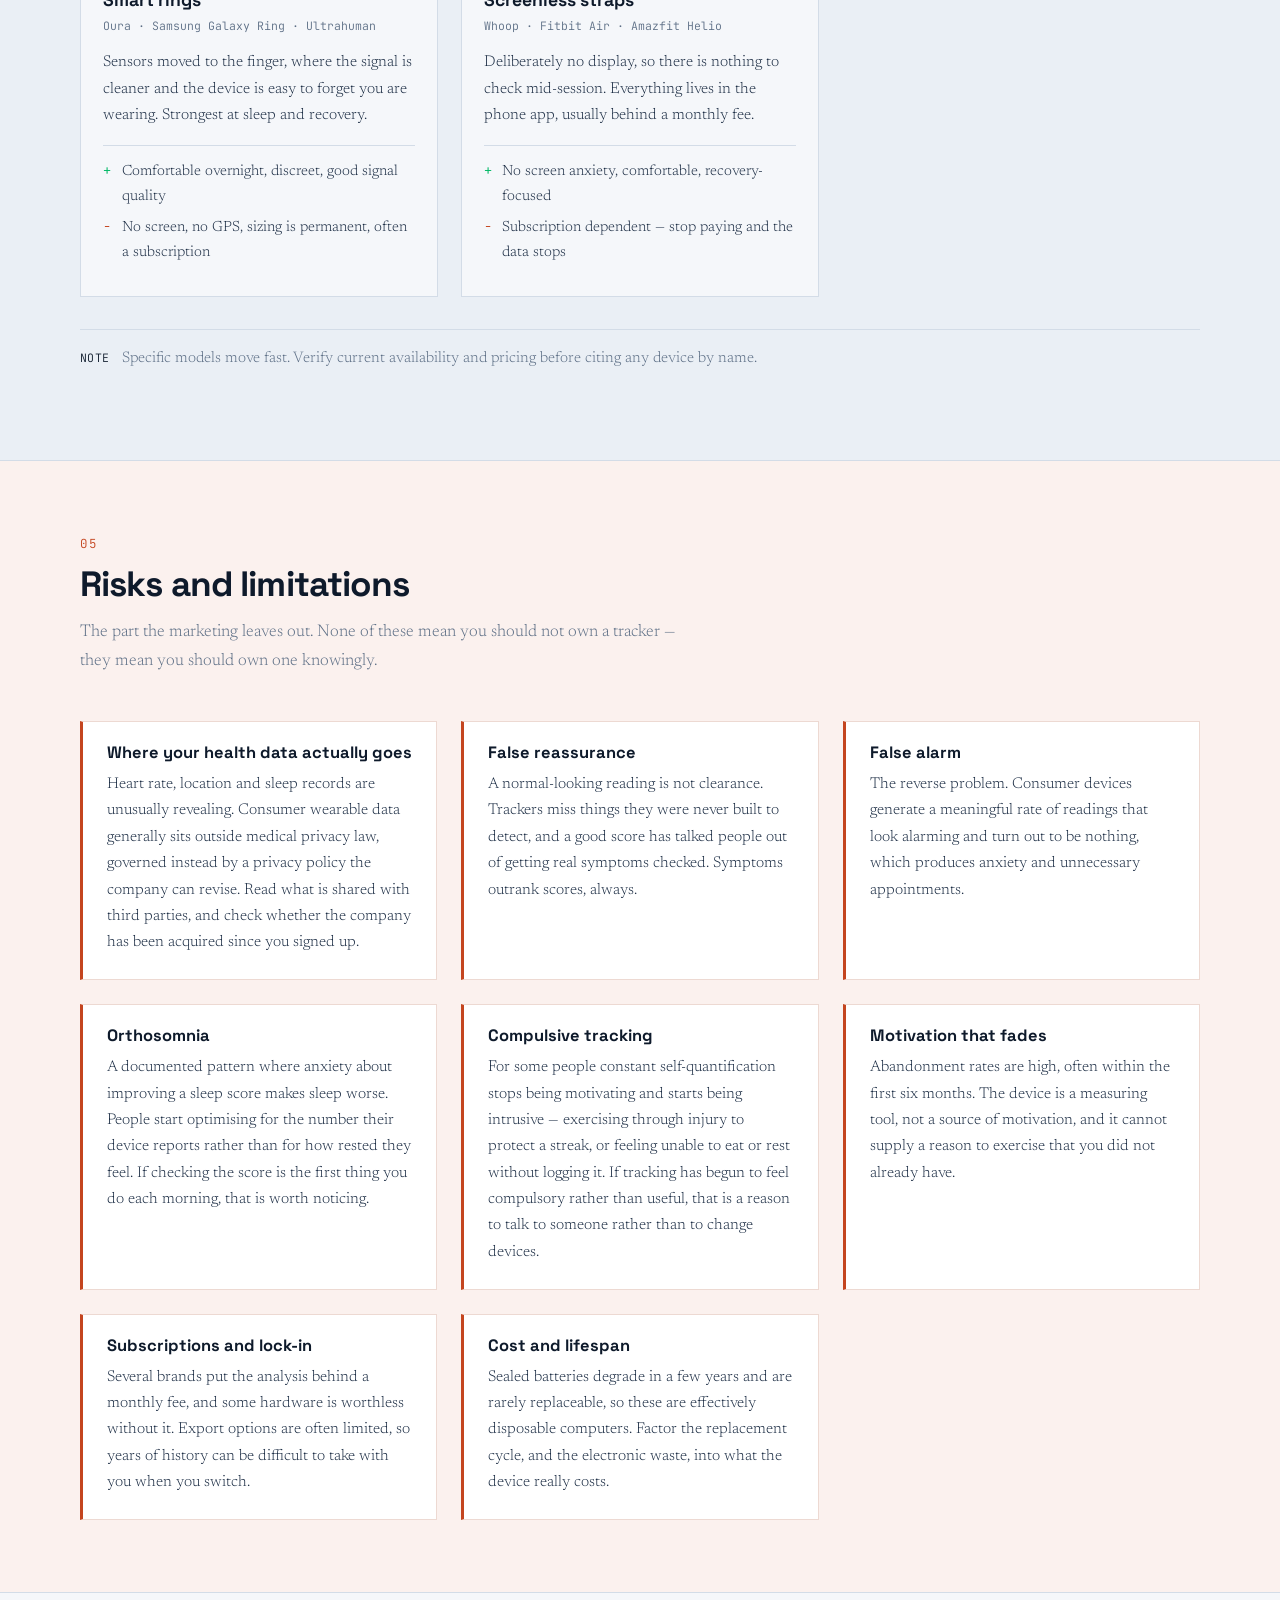
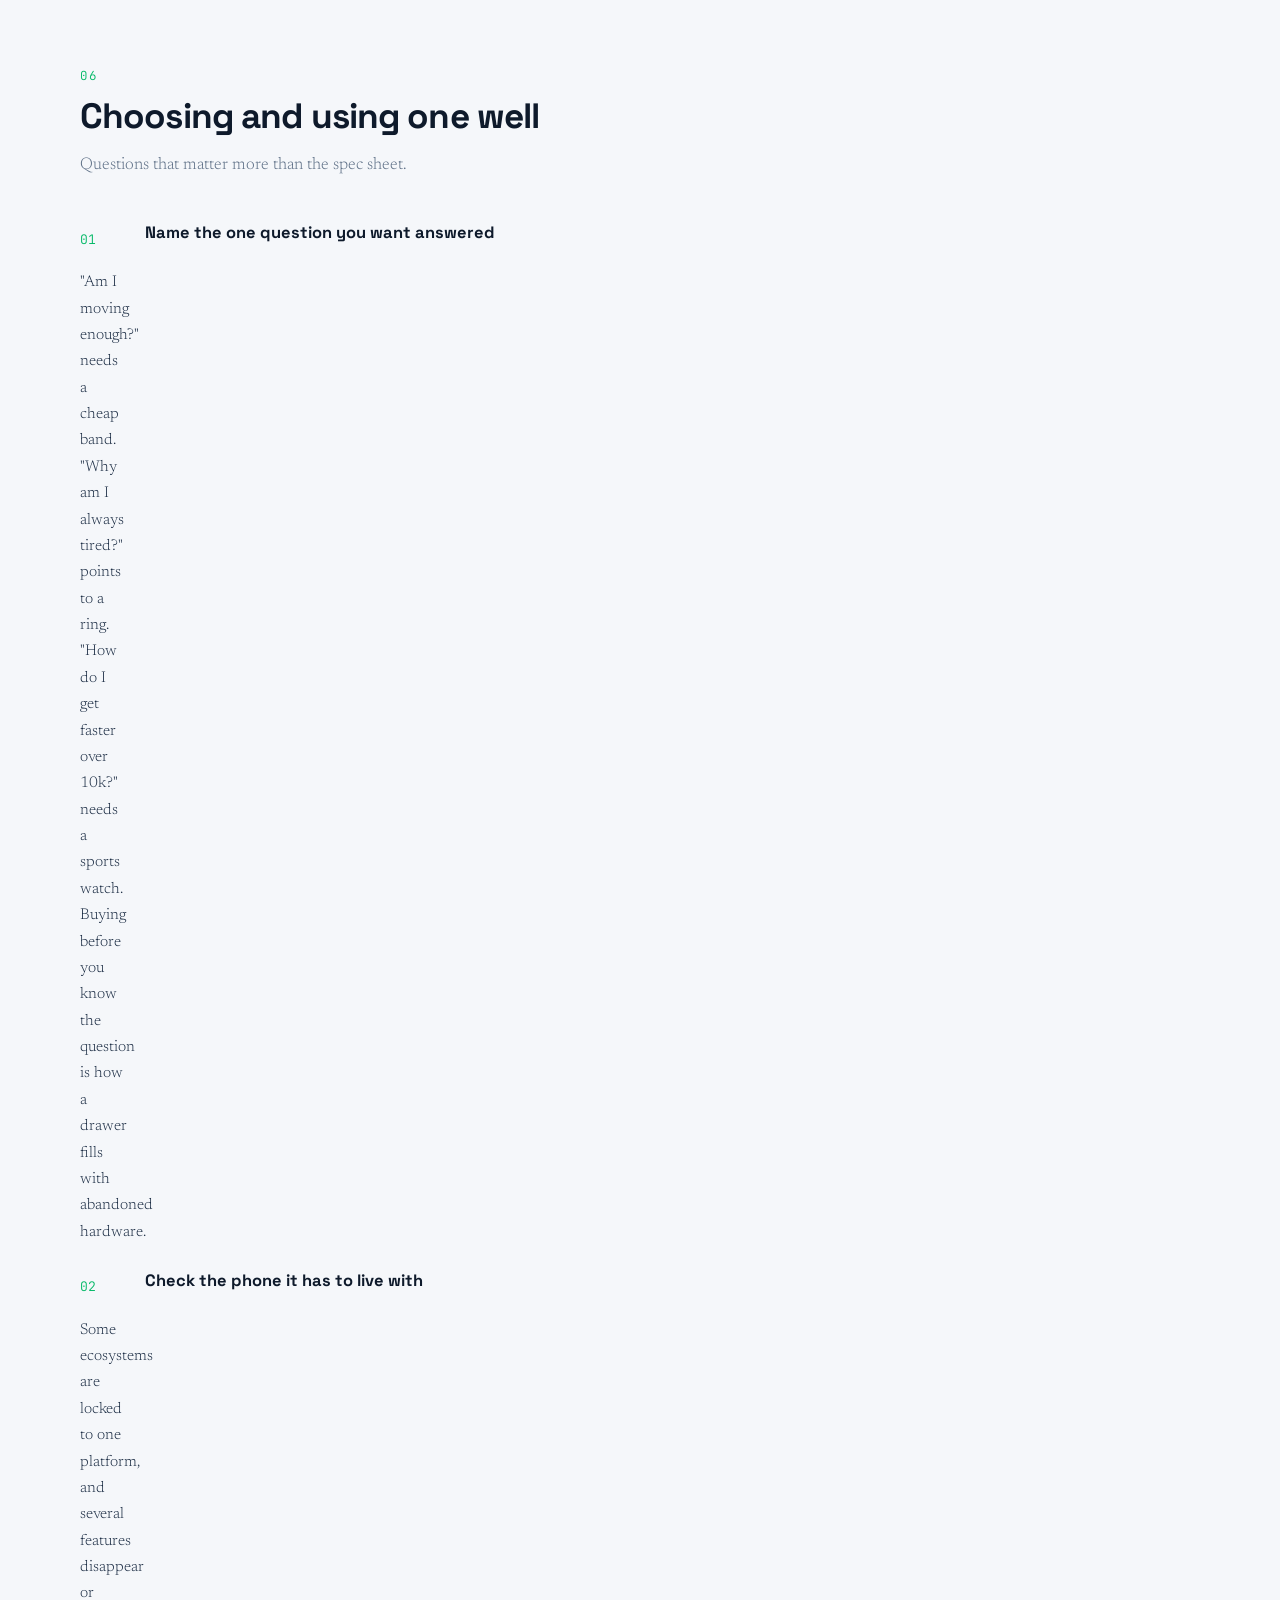
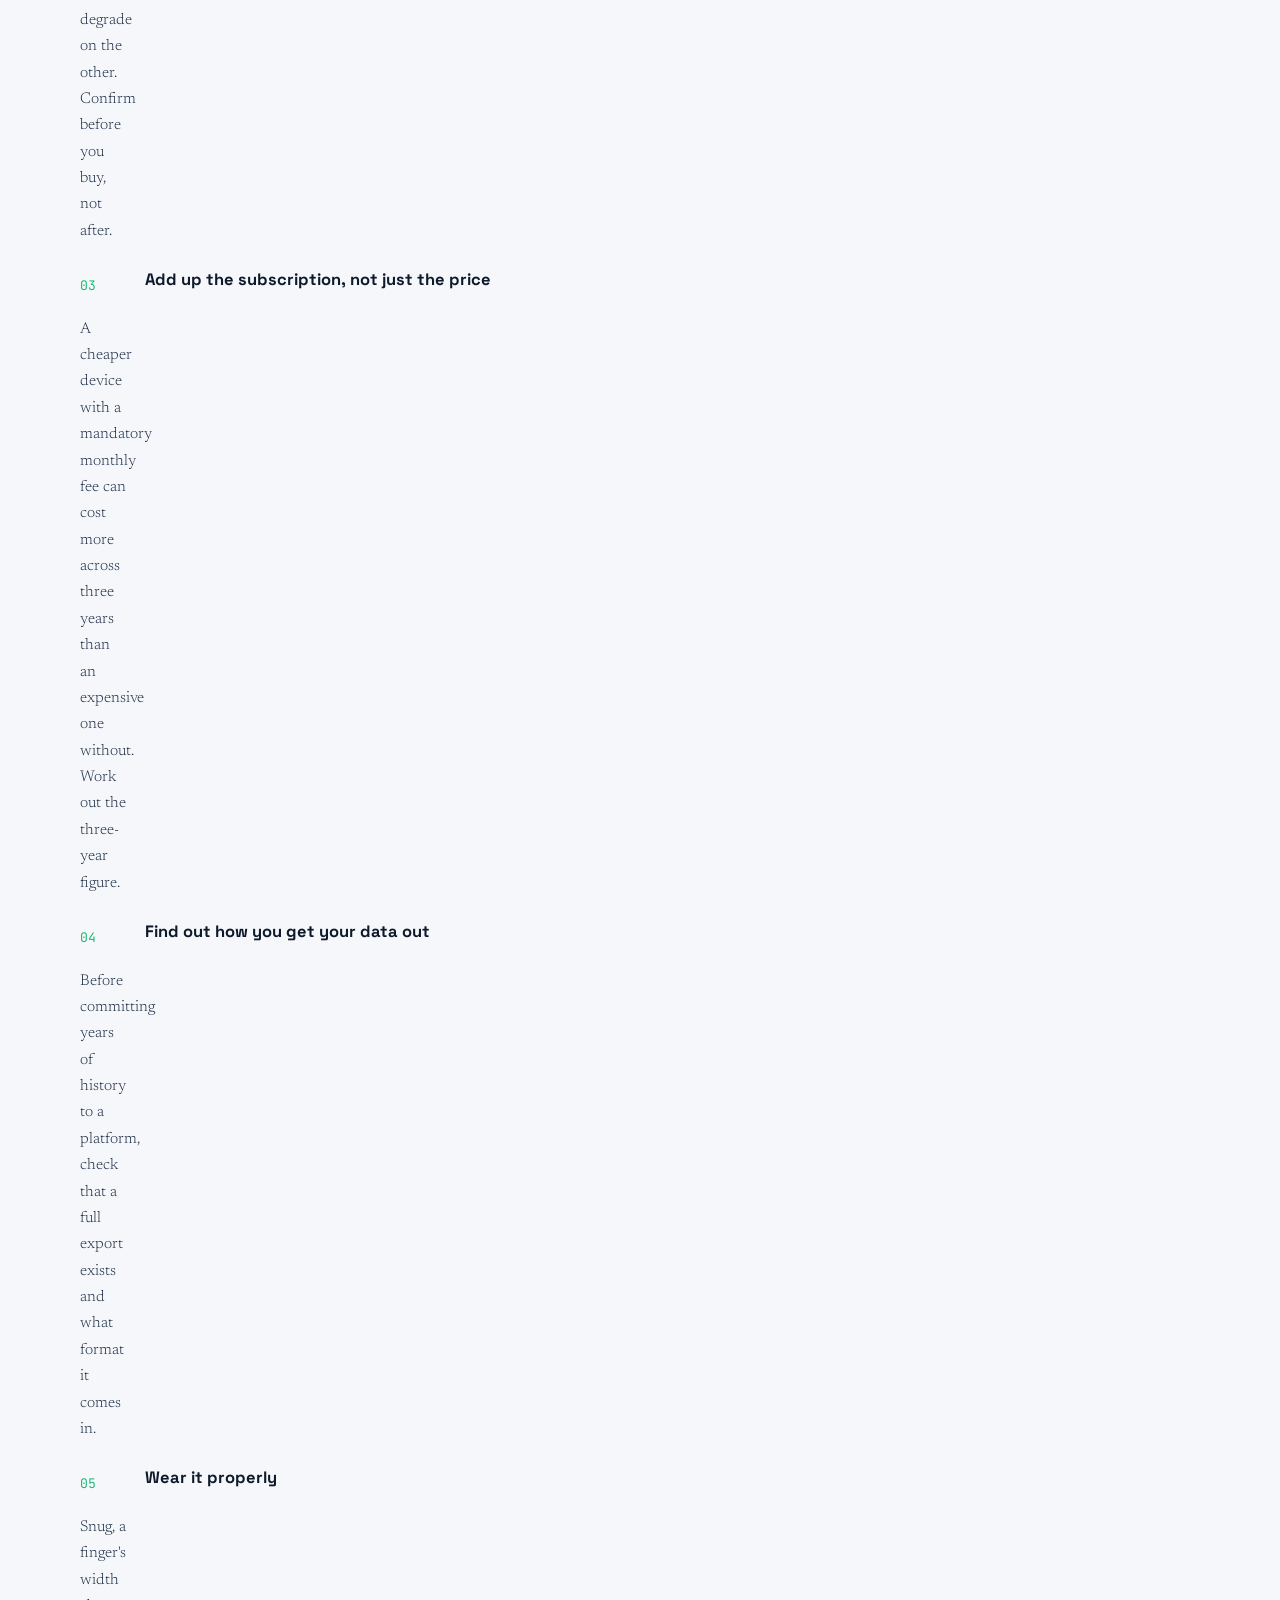
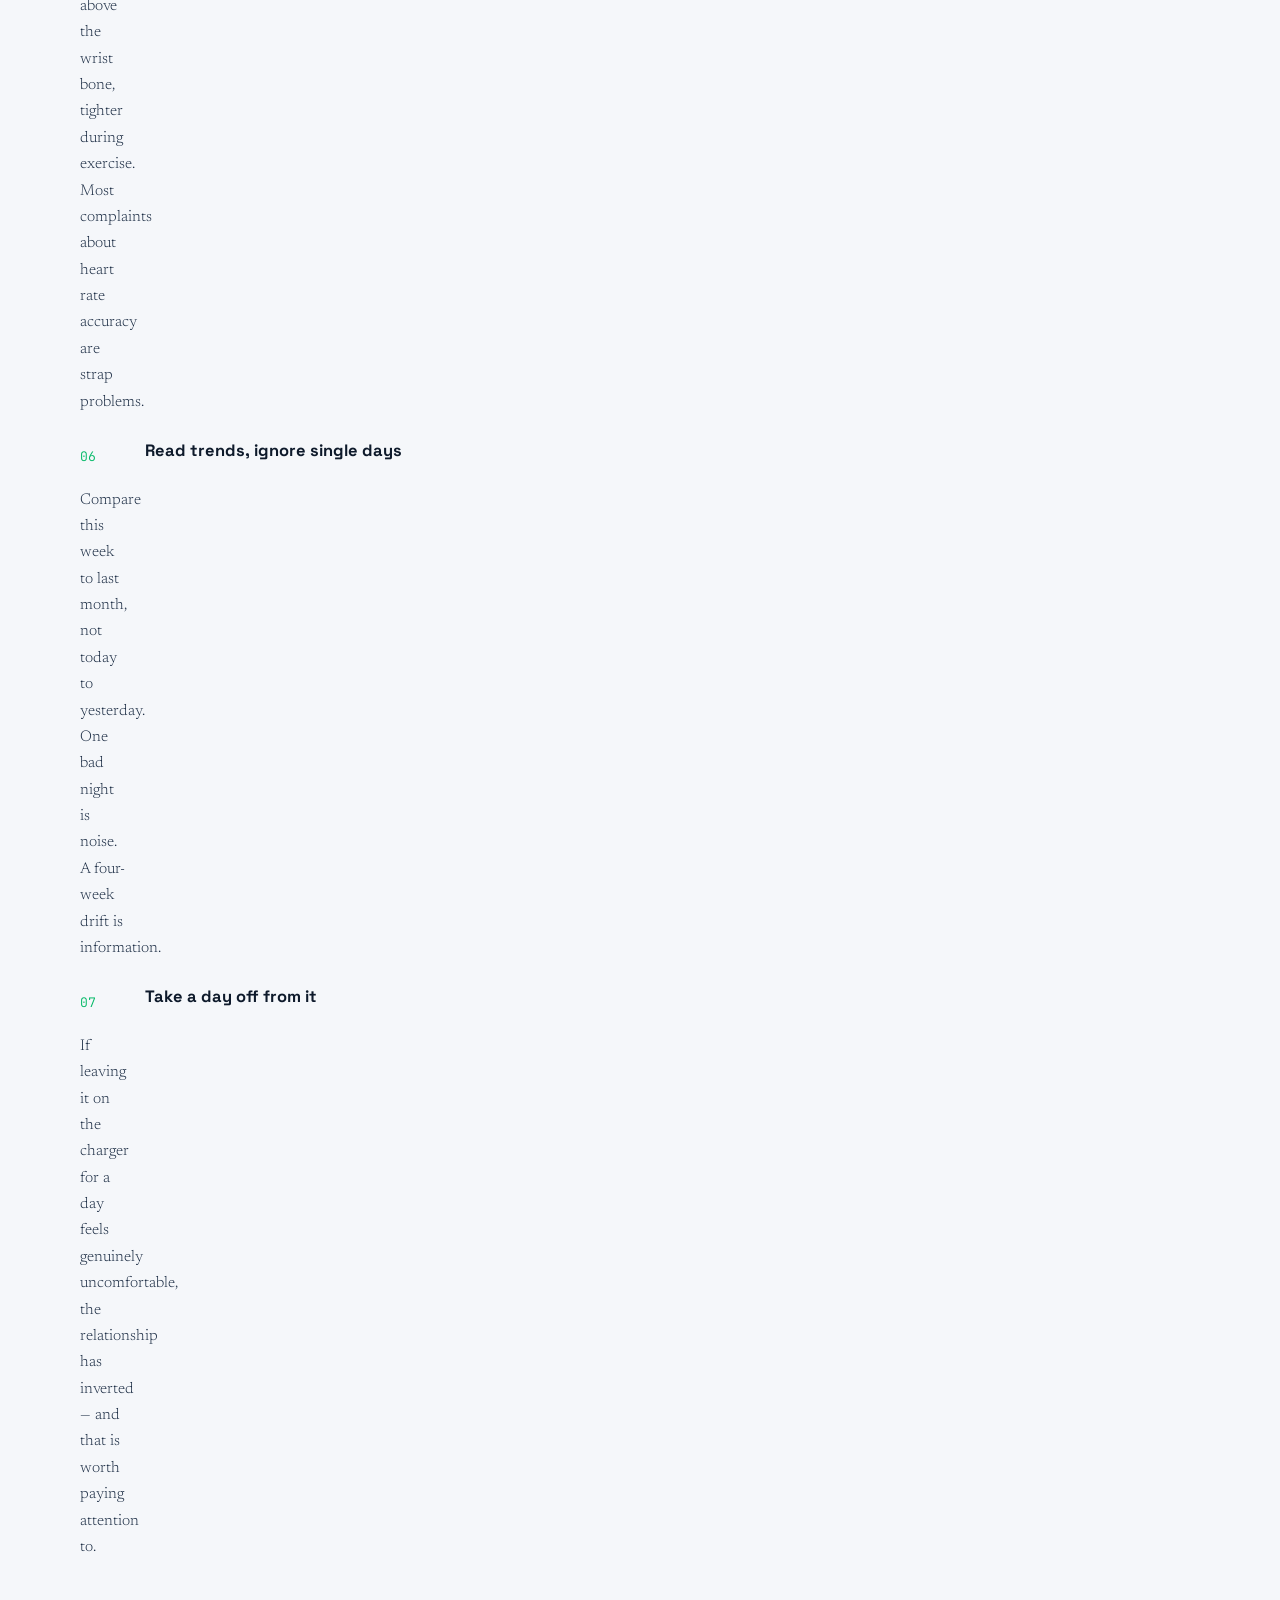
==== commit 180d8658: "feat: add risks and limitations section" ====
--- a/index.html
+++ b/index.html
@@ -326,6 +326,89 @@
 
         <!-- ============ 05 RISKS AND LIMITATIONS GOES HERE(MONA) ============ -->
         <!-- ======================== -->
+        <!-- ============ 05 RISKS ============ -->
+        <section class="band band--risk" id="risks">
+            <div class="wrap">
+                <header class="sec-head">
+                    <span class="sec-num mono">05</span>
+                    <h2>Risks and limitations</h2>
+                    <p>
+                        The part the marketing leaves out. None of these mean you should not own a tracker
+                        &mdash;
+                        they mean you should own one knowingly.
+                    </p>
+                </header>
+                <div class="risks">
+                    <article class="risk">
+                        <h3>Where your health data actually goes</h3>
+                        <p>
+                            Heart rate, location and sleep records are unusually revealing. Consumer wearable data
+                            generally sits outside medical privacy law, governed instead by a privacy policy the
+                            company can revise. Read what is shared with third parties, and check whether the
+                            company has been acquired since you signed up.
+                        </p>
+                    </article>
+                    <article class="risk">
+                        <h3>False reassurance</h3>
+                        <p>
+                            A normal-looking reading is not clearance. Trackers miss things they were never built
+                            to detect, and a good score has talked people out of getting real symptoms checked.
+                            Symptoms outrank scores, always.
+                        </p>
+                    </article>
+                    <article class="risk">
+                        <h3>False alarm</h3>
+                        <p>
+                            The reverse problem. Consumer devices generate a meaningful rate of readings that look
+                            alarming and turn out to be nothing, which produces anxiety and unnecessary
+                            appointments.
+                        </p>
+                    </article>
+                    <article class="risk">
+                        <h3>Orthosomnia</h3>
+                        <p>
+                            A documented pattern where anxiety about improving a sleep score makes sleep worse.
+                            People start optimising for the number their device reports rather than for how rested
+                            they feel. If checking the score is the first thing you do each morning, that is worth
+                            noticing.
+                        </p>
+                    </article>
+                    <article class="risk">
+                        <h3>Compulsive tracking</h3>
+                        <p>
+                            For some people constant self-quantification stops being motivating and starts being
+                            intrusive &mdash; exercising through injury to protect a streak, or feeling unable to
+                            eat or rest without logging it. If tracking has begun to feel compulsory rather than
+                            useful, that is a reason to talk to someone rather than to change devices.
+                        </p>
+                    </article>
+                    <article class="risk">
+                        <h3>Motivation that fades</h3>
+                        <p>
+                            Abandonment rates are high, often within the first six months. The device is a
+                            measuring tool, not a source of motivation, and it cannot supply a reason to exercise
+                            that you did not already have.
+                        </p>
+                    </article>
+                    <article class="risk">
+                        <h3>Subscriptions and lock-in</h3>
+                        <p>
+                            Several brands put the analysis behind a monthly fee, and some hardware is worthless
+                            without it. Export options are often limited, so years of history can be difficult to
+                            take with you when you switch.
+                        </p>
+                    </article>
+                    <article class="risk">
+                        <h3>Cost and lifespan</h3>
+                        <p>
+                            Sealed batteries degrade in a few years and are rarely replaceable, so these are
+                            effectively disposable computers. Factor the replacement cycle, and the electronic
+                            waste, into what the device really costs.
+                        </p>
+                    </article>
+                </div>
+            </div>
+        </section>
         <!-- ======================== -->
         <!-- ============ 06 CHOOSING ============ -->
         <section class="band" id="choosing">
--- a/styles.css
+++ b/styles.css
@@ -522,7 +522,30 @@
   }
 
    /* ---------- 07 RISKS AND LIMITATIONS (MONA)--------- */
-
+/* ---------- 05 risks ---------- */
+.risks {
+    display: grid;
+    grid-template-columns: repeat(auto-fit, minmax(290px, 1fr));
+    gap: 1.5rem;
+}
+
+.risk {
+    background: var(--white);
+    border: 1px solid #EDD9D2;
+    border-left: 3px solid var(--warn);
+    padding: 1.4rem 1.5rem;
+}
+
+.risk h3 {
+    font-size: 1.03rem;
+    margin-bottom: 0.55rem;
+}
+
+.risk p {
+    margin: 0;
+    font-size: 0.97rem;
+    color: var(--ink-soft);
+}
 
  /* ---------- 08 steps ---------- */
  .steps {
@@ -556,4 +579,4 @@
      margin: 0;
      font-size: 0.97rem;
      color: var(--ink-soft);
- }+ }
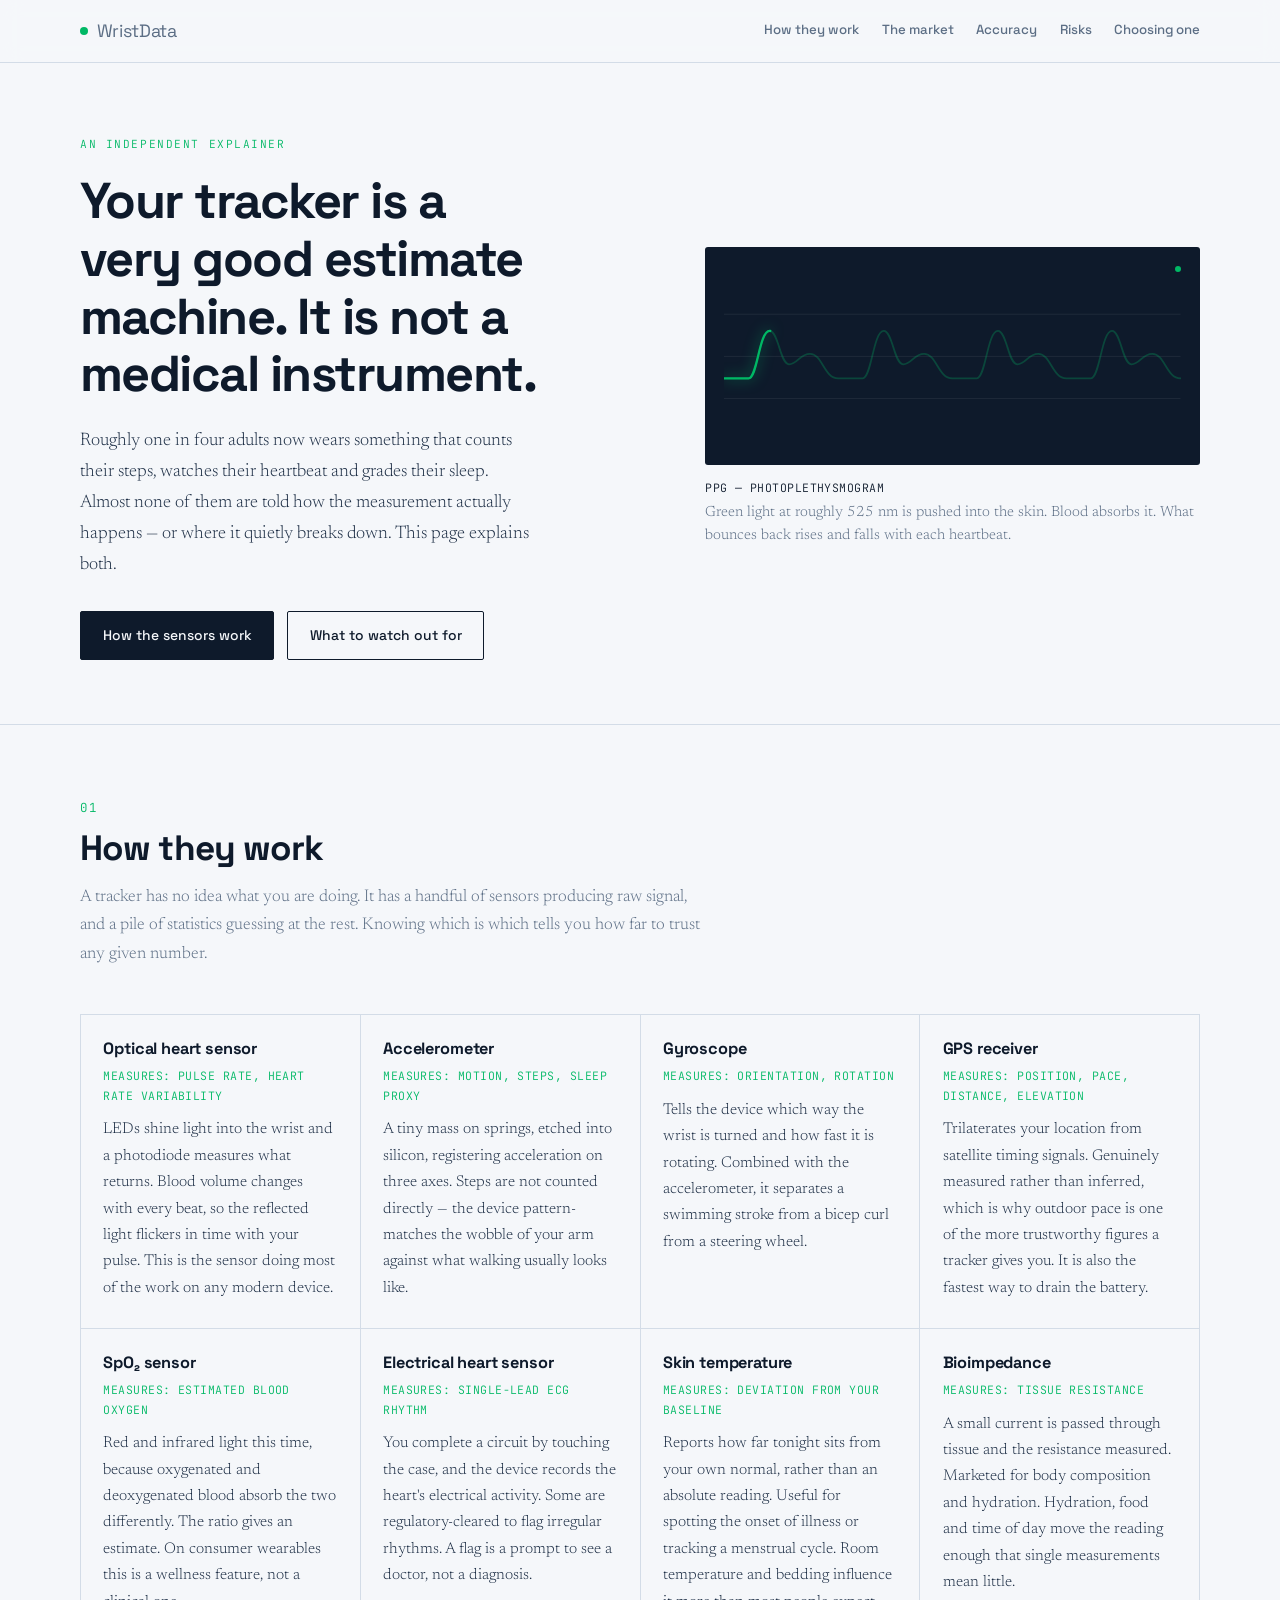
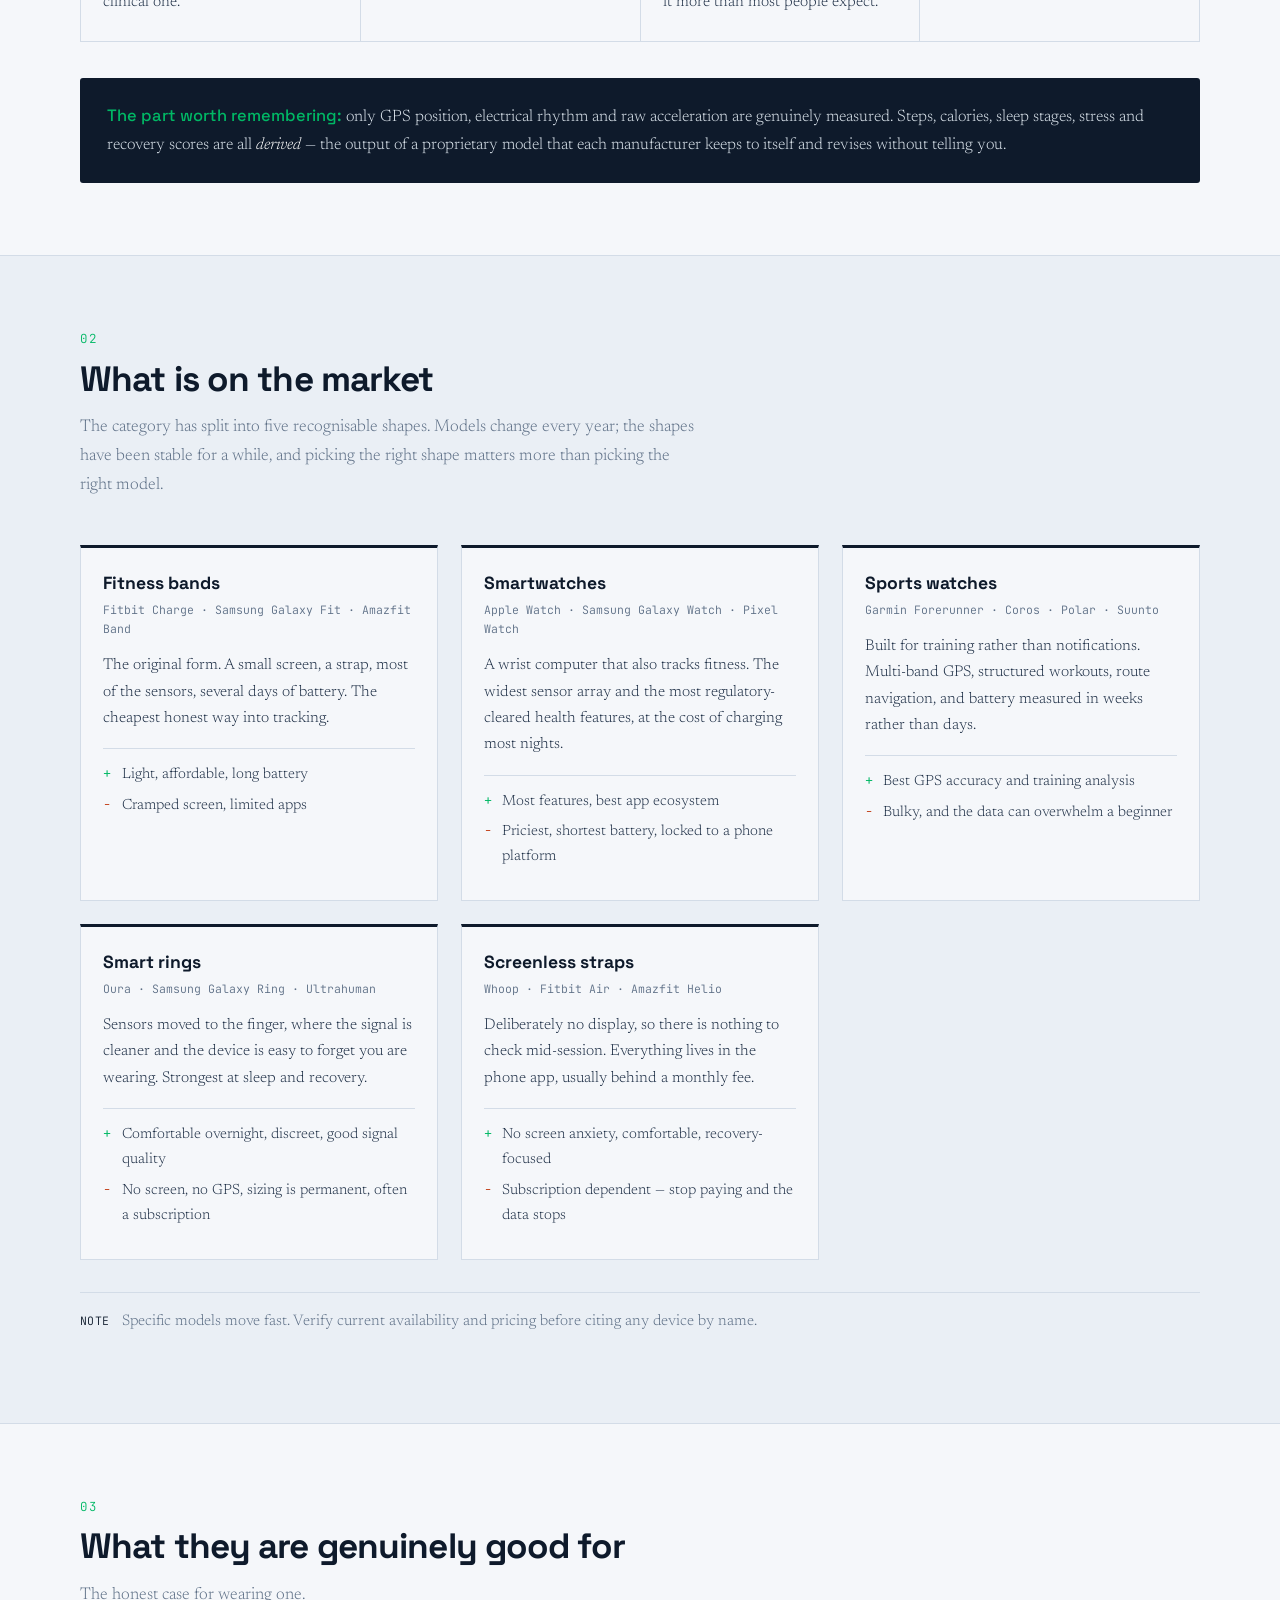
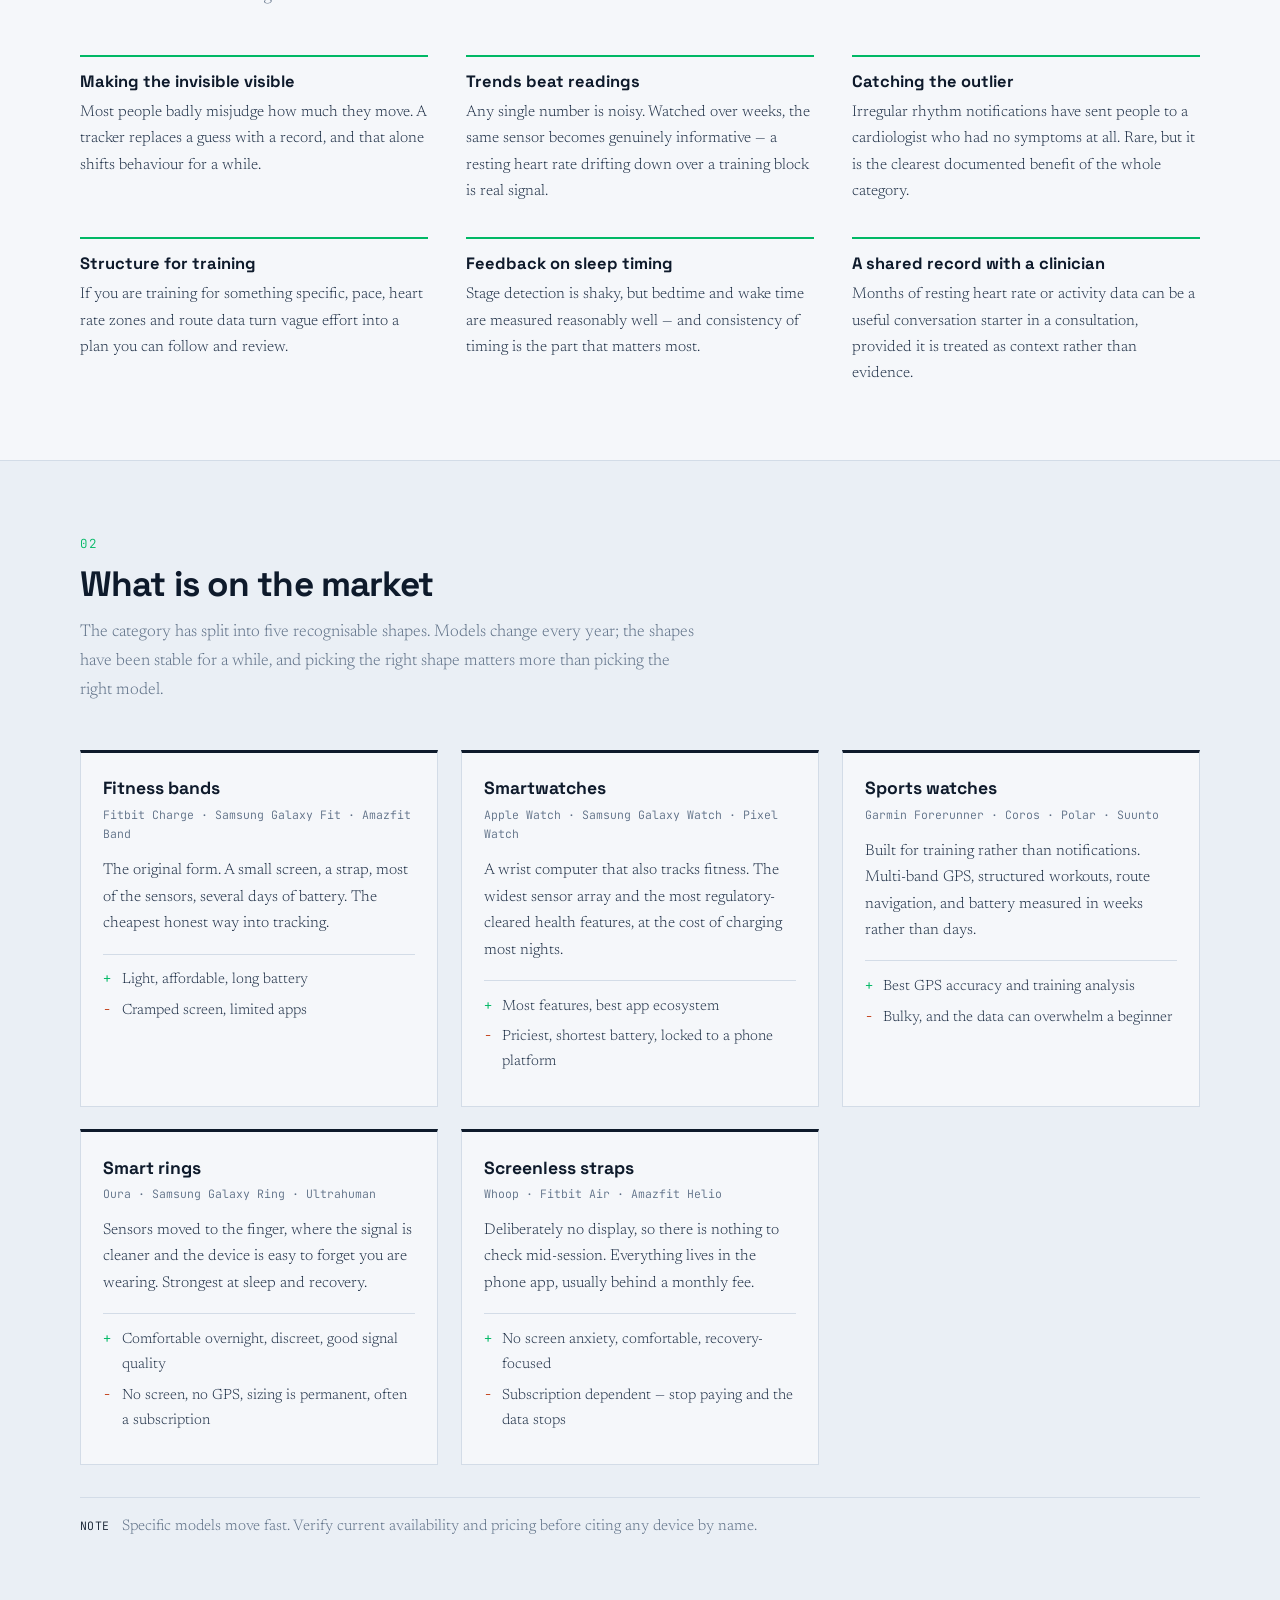
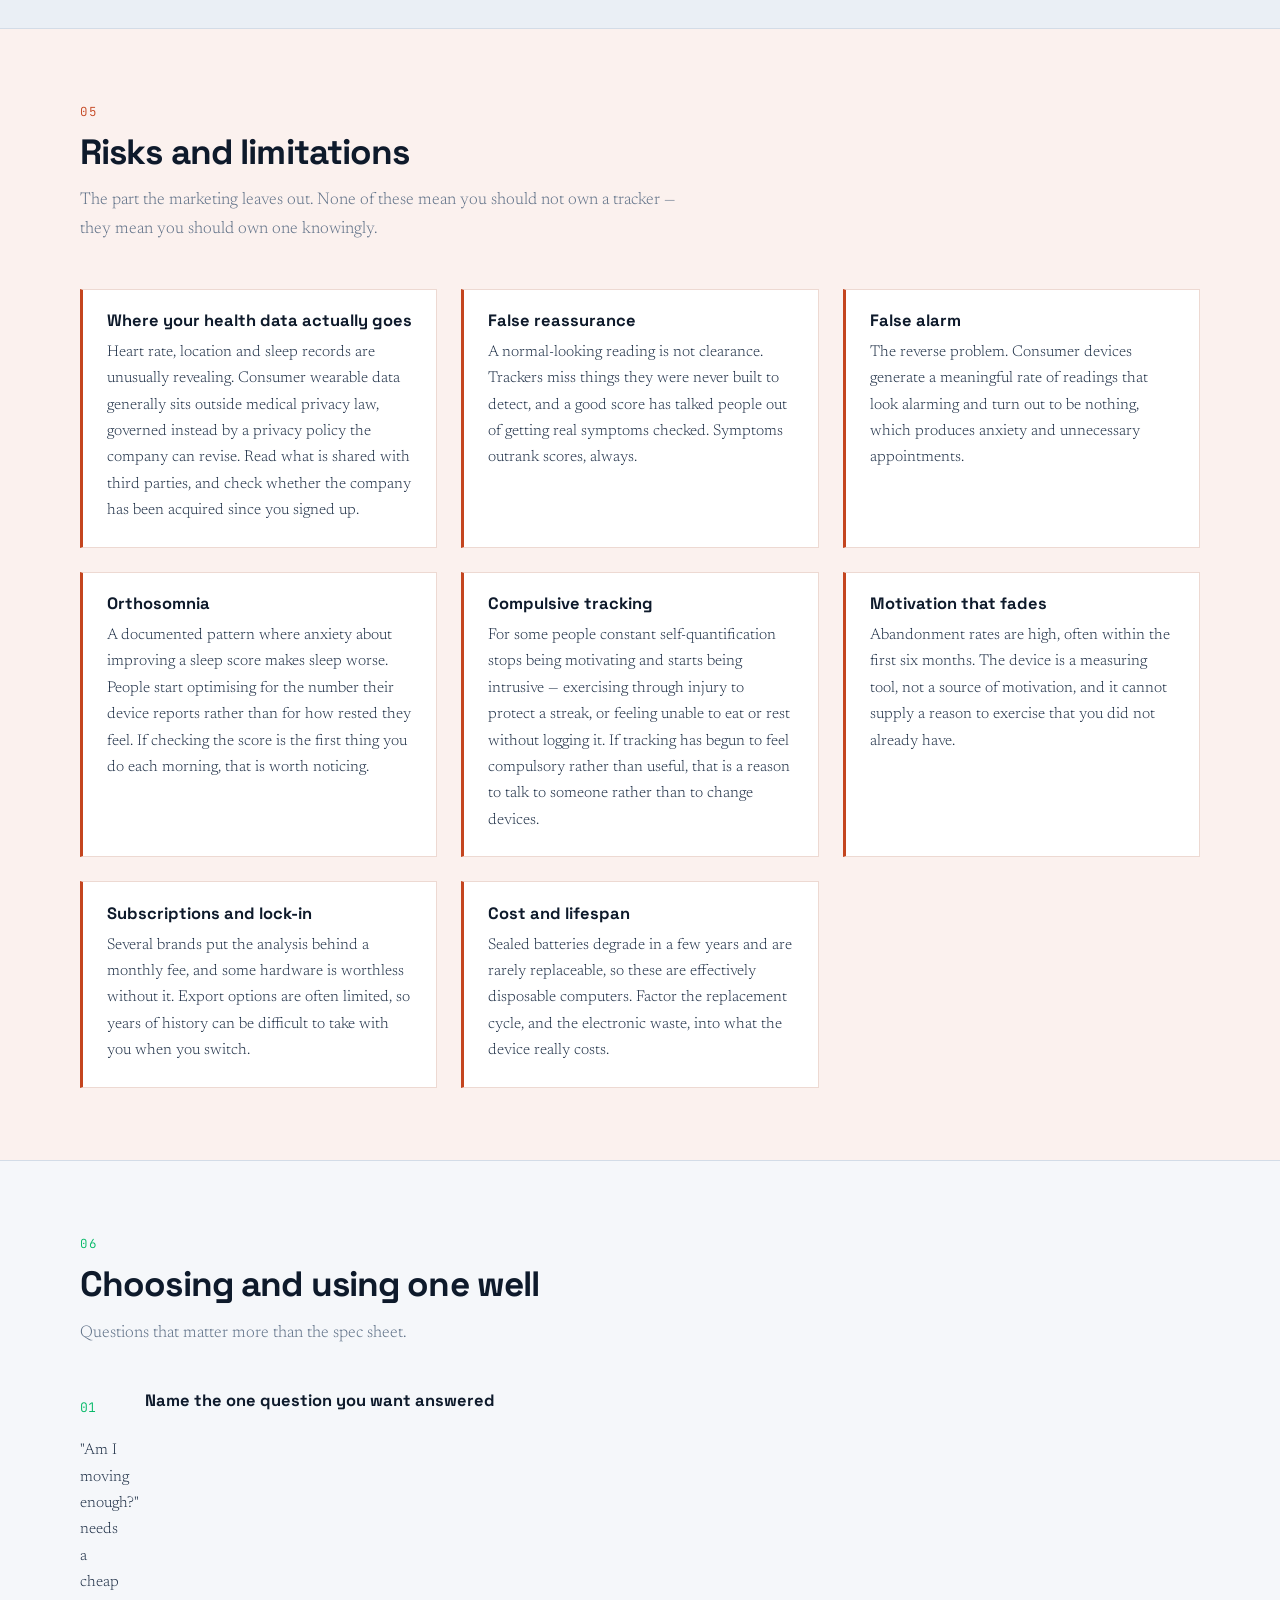
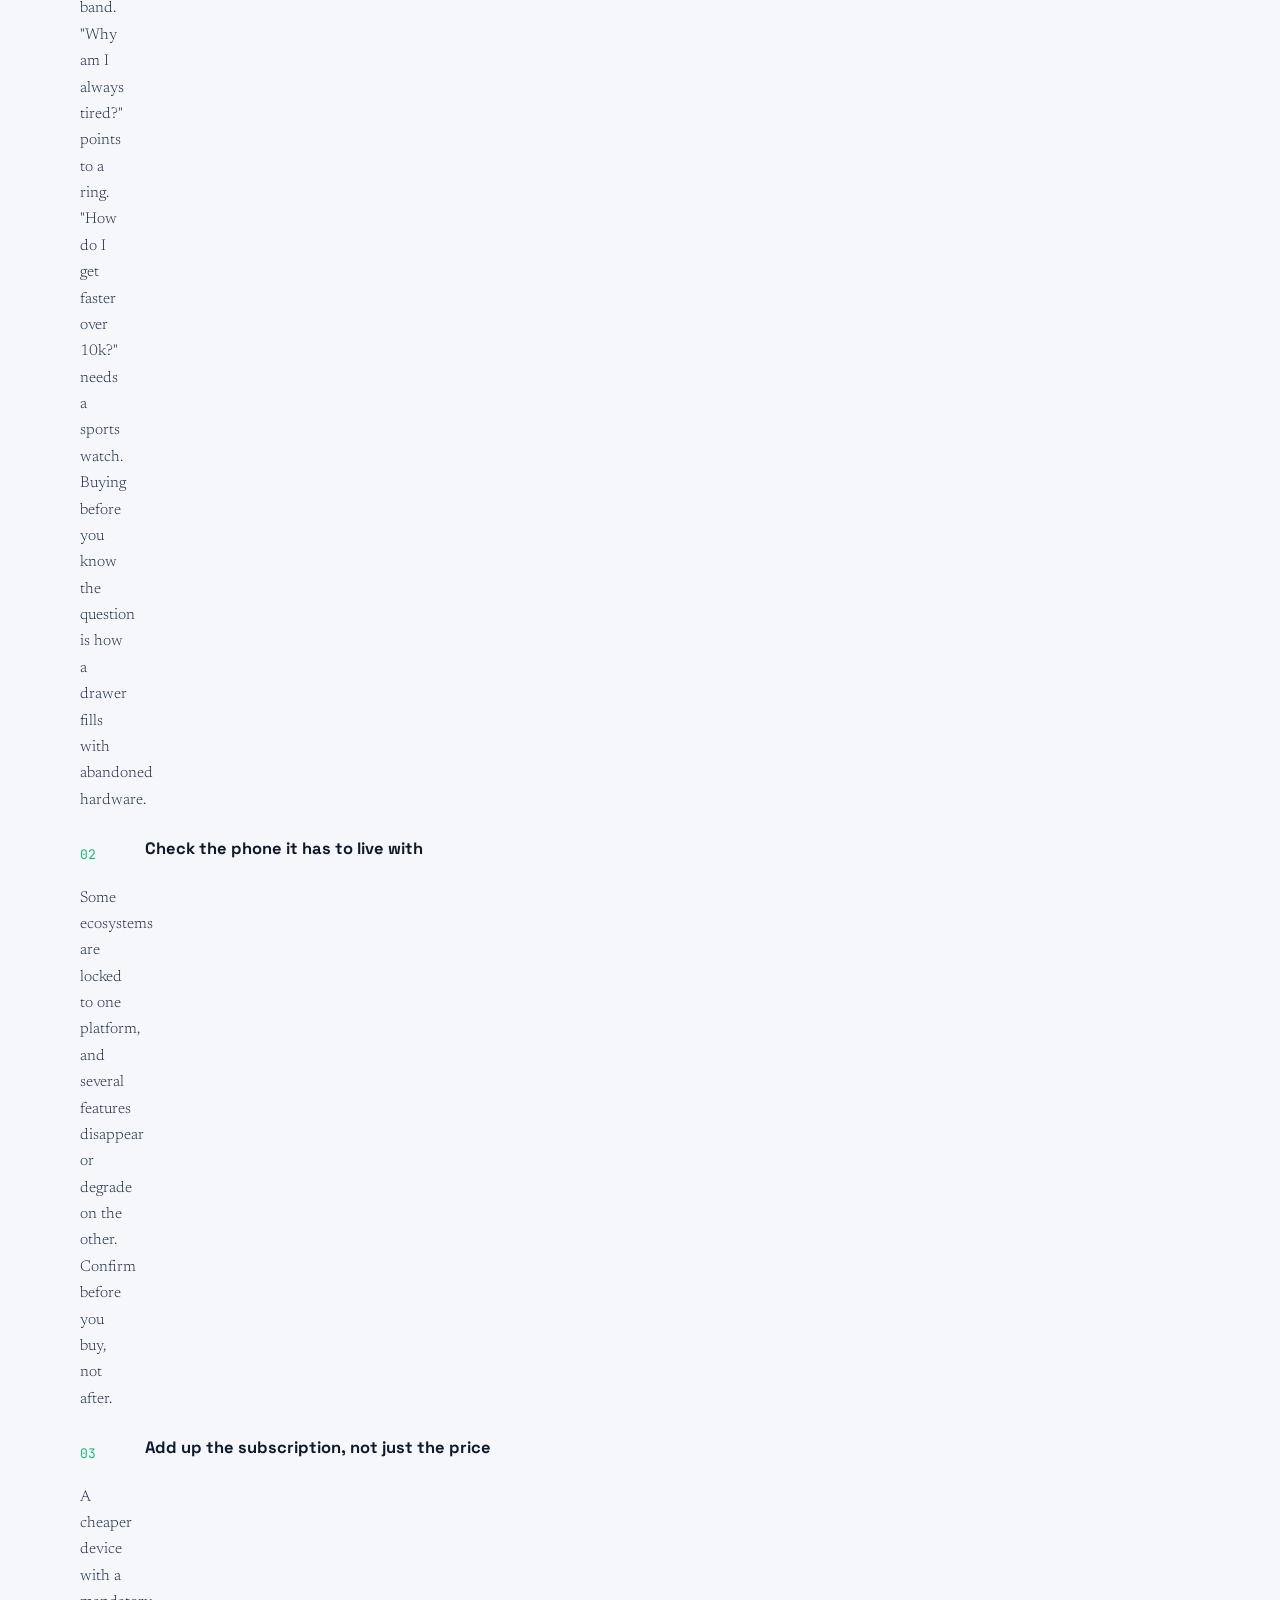
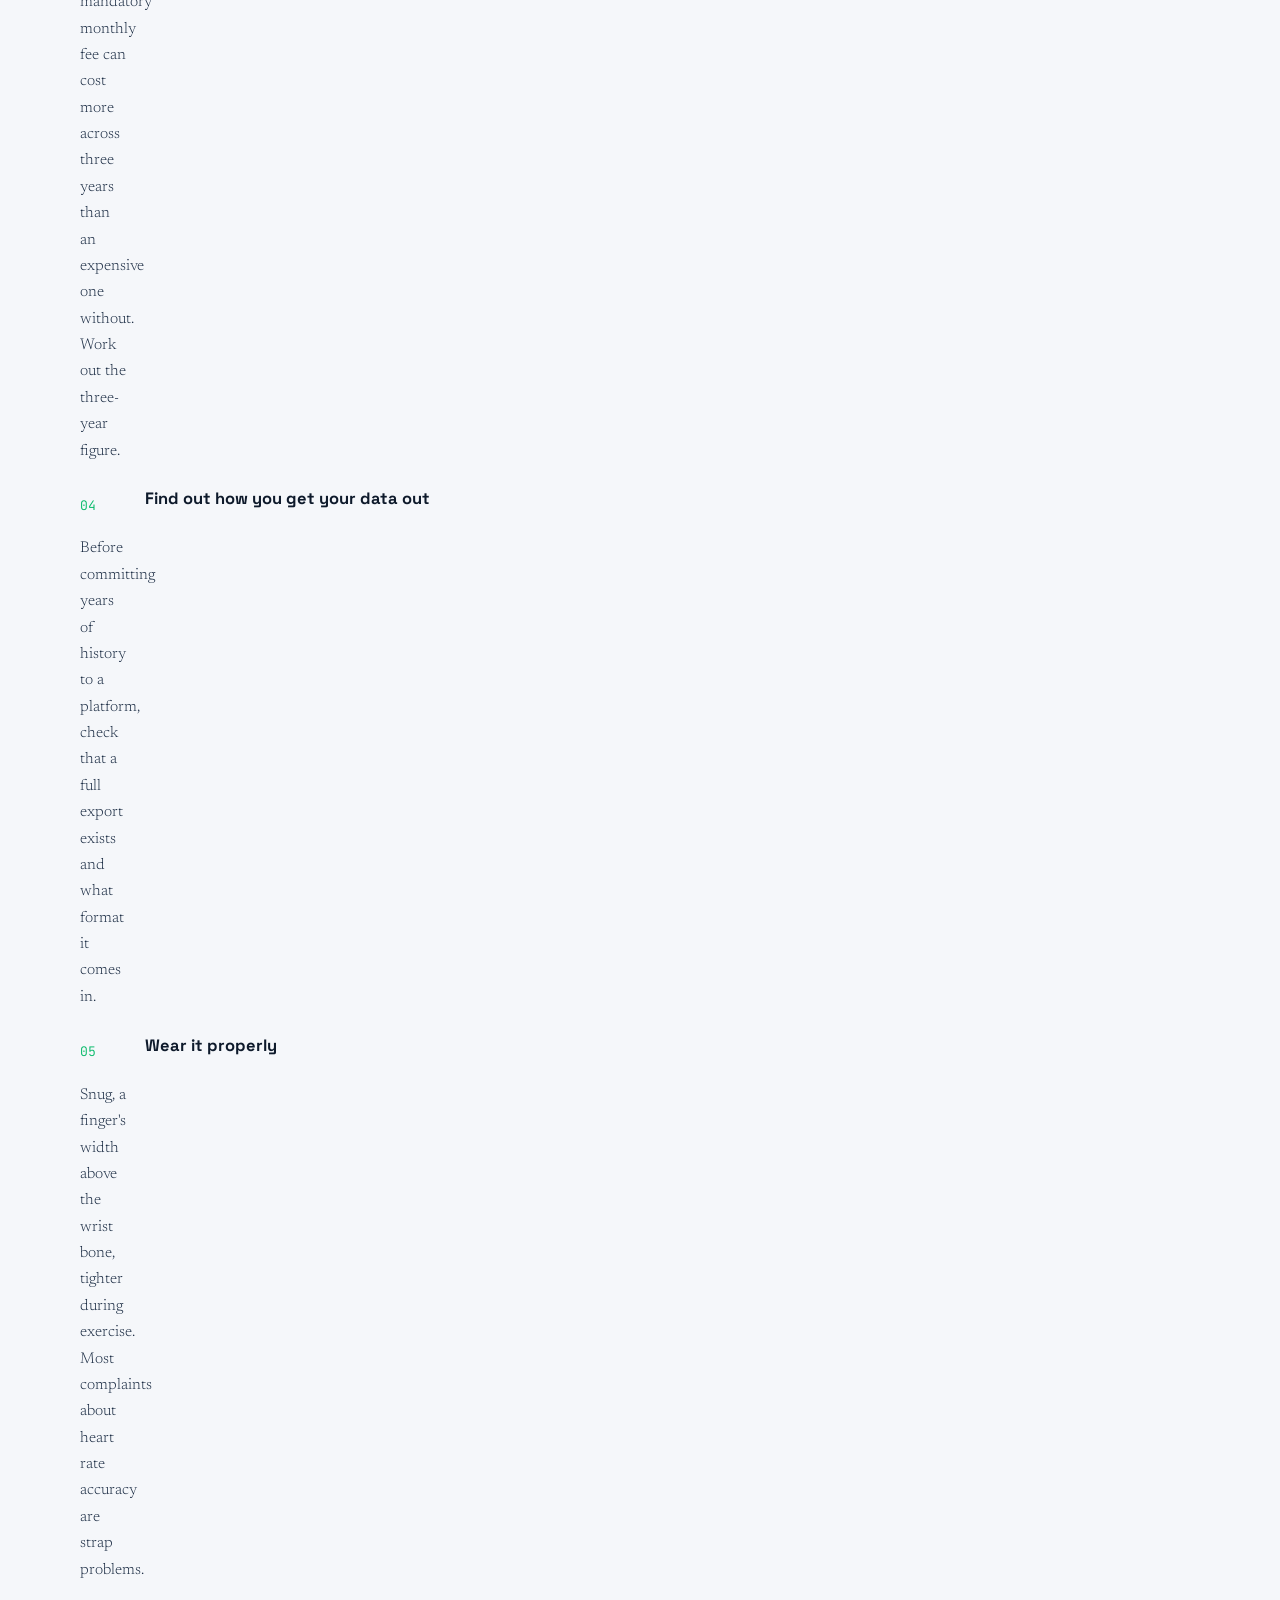
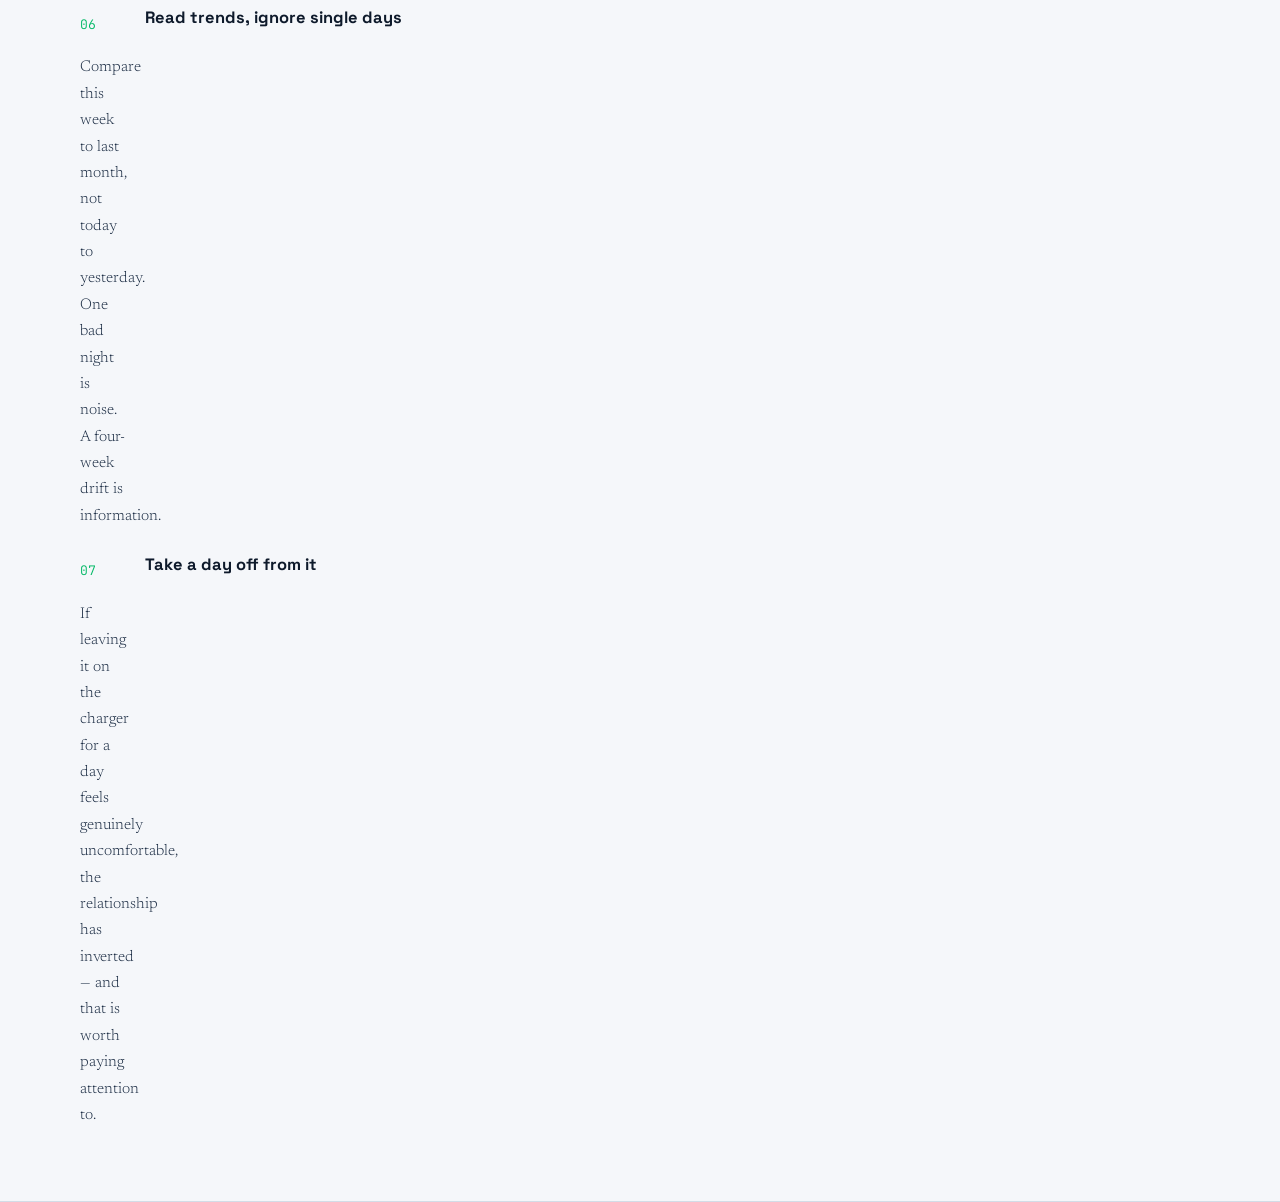
==== commit 7cb216b5: "feat: add device category cards" ====
--- a/index.html
+++ b/index.html
@@ -177,6 +177,94 @@
         </div>
     </section>
         <!-- feat/10- CATEGORIES GOES HERE MONA! -->
+
+        <section class="band band--alt" id="market">
+            <div class="wrap">
+                <header class="sec-head">
+                    <span class="sec-num mono">02</span>
+                    <h2>What is on the market</h2>
+                    <p>
+                        The category has split into five recognisable shapes. Models change every year; the
+                        shapes have been stable for a while, and picking the right shape matters more than
+                        picking the right model.
+                    </p>
+                </header>
+                <div class="cats">
+                    <article class="cat">
+                        <h3>Fitness bands</h3>
+                        <p class="cat__eg mono">Fitbit Charge &middot; Samsung Galaxy Fit &middot; Amazfit
+                            Band</p>
+                        <p>
+                            The original form. A small screen, a strap, most of the sensors, several days of
+                            battery. The cheapest honest way into tracking.
+                        </p>
+                        <ul>
+                            <li><span class="mono">+</span> Light, affordable, long battery</li>
+                            <li><span class="mono">&minus;</span> Cramped screen, limited apps</li>
+                        </ul>
+                    </article>
+                    <article class="cat">
+                        <h3>Smartwatches</h3>
+                        <p class="cat__eg mono">Apple Watch &middot; Samsung Galaxy Watch &middot; Pixel
+                            Watch</p>
+                        <p>
+                            A wrist computer that also tracks fitness. The widest sensor array and the most
+                            regulatory-cleared health features, at the cost of charging most nights.
+                        </p>
+                        <ul>
+                            <li><span class="mono">+</span> Most features, best app ecosystem</li>
+                            <li><span class="mono">&minus;</span> Priciest, shortest battery, locked to a phone
+                                platform</li>
+                        </ul>
+                    </article>
+                    <article class="cat">
+                        <h3>Sports watches</h3>
+                        <p class="cat__eg mono">Garmin Forerunner &middot; Coros &middot; Polar &middot;
+                            Suunto</p>
+                        <p>
+                            Built for training rather than notifications. Multi-band GPS, structured workouts,
+                            route navigation, and battery measured in weeks rather than days.
+                        </p>
+                        <ul>
+                            <li><span class="mono">+</span> Best GPS accuracy and training analysis</li>
+                            <li><span class="mono">&minus;</span> Bulky, and the data can overwhelm a beginner</li>
+                        </ul>
+                    </article>
+                    <article class="cat">
+                        <h3>Smart rings</h3>
+                        <p class="cat__eg mono">Oura &middot; Samsung Galaxy Ring &middot; Ultrahuman</p>
+                        <p>
+                            Sensors moved to the finger, where the signal is cleaner and the device is easy to
+                            forget you are wearing. Strongest at sleep and recovery.
+                        </p>
+                        <ul>
+                            <li><span class="mono">+</span> Comfortable overnight, discreet, good signal
+                                quality</li>
+                            <li><span class="mono">&minus;</span> No screen, no GPS, sizing is permanent, often a
+                                subscription</li>
+                        </ul>
+                    </article>
+                    <article class="cat">
+                        <h3>Screenless straps</h3>
+                        <p class="cat__eg mono">Whoop &middot; Fitbit Air &middot; Amazfit Helio</p>
+                        <p>
+                            Deliberately no display, so there is nothing to check mid-session. Everything lives in
+                            the phone app, usually behind a monthly fee.
+                        </p>
+                        <ul>
+                            <li><span class="mono">+</span> No screen anxiety, comfortable, recovery-focused</li>
+                            <li><span class="mono">&minus;</span> Subscription dependent &mdash; stop paying and
+                                the data stops</li>
+                        </ul>
+                    </article>
+                </div>
+                <p class="note">
+                    <span class="mono">Note</span>
+                    Specific models move fast. Verify current availability and pricing before citing any device
+                    by name.
+                </p>
+            </div>
+        </section>
         <!-- ============ 03 ADVANTAGES ============ -->
         <section class="band" id="value">
             <div class="wrap">
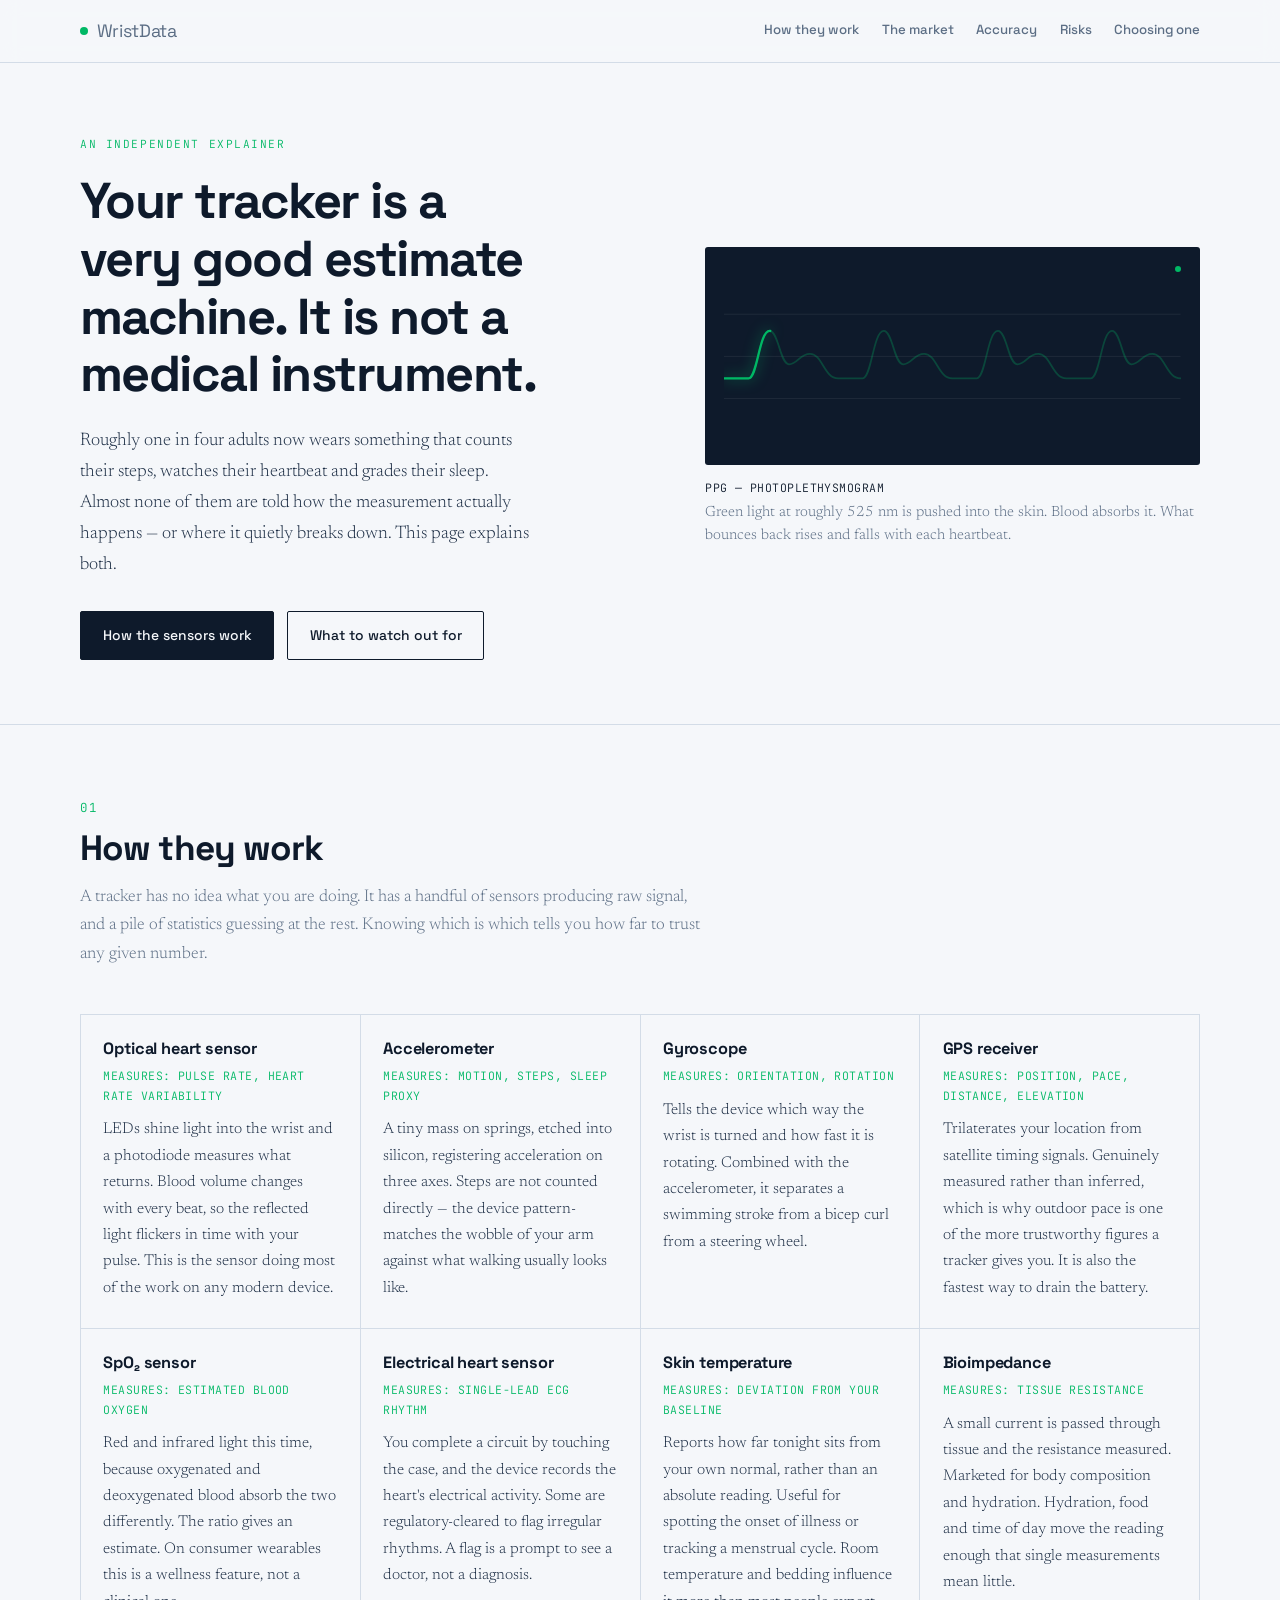
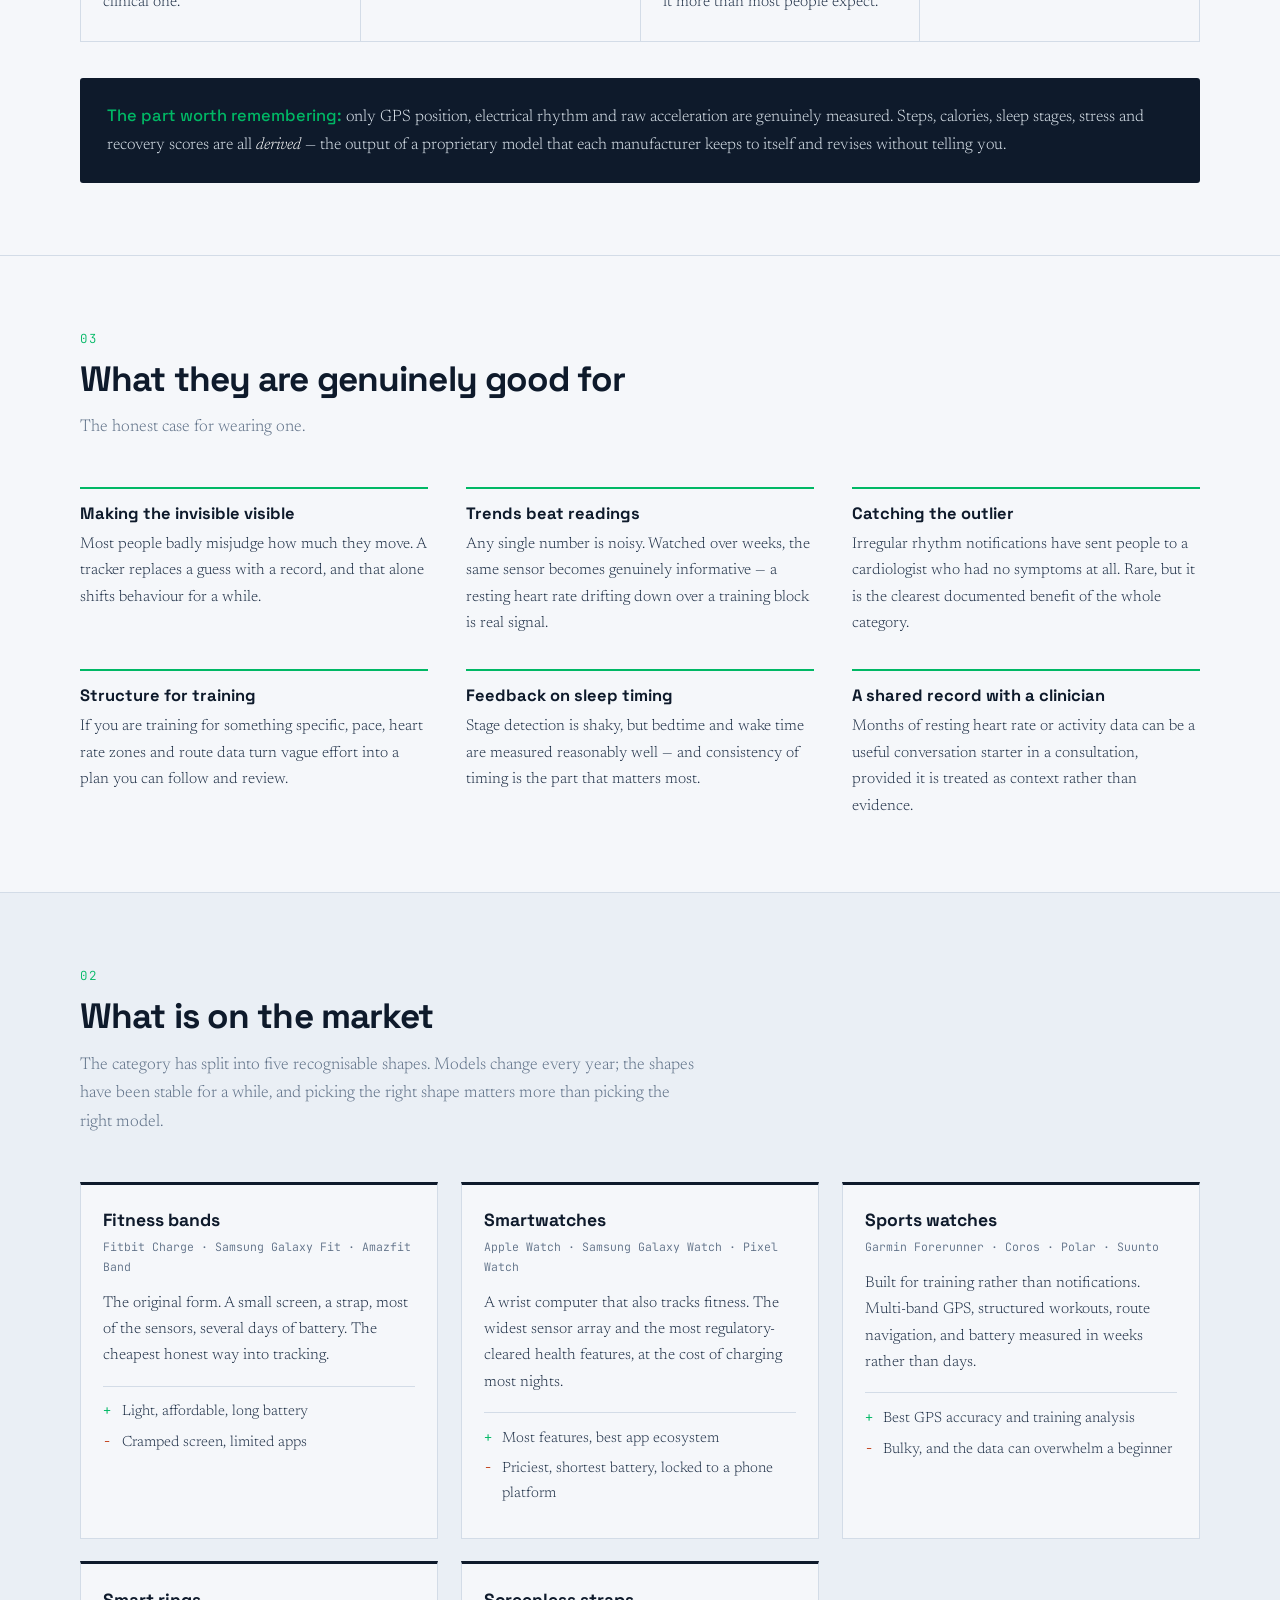
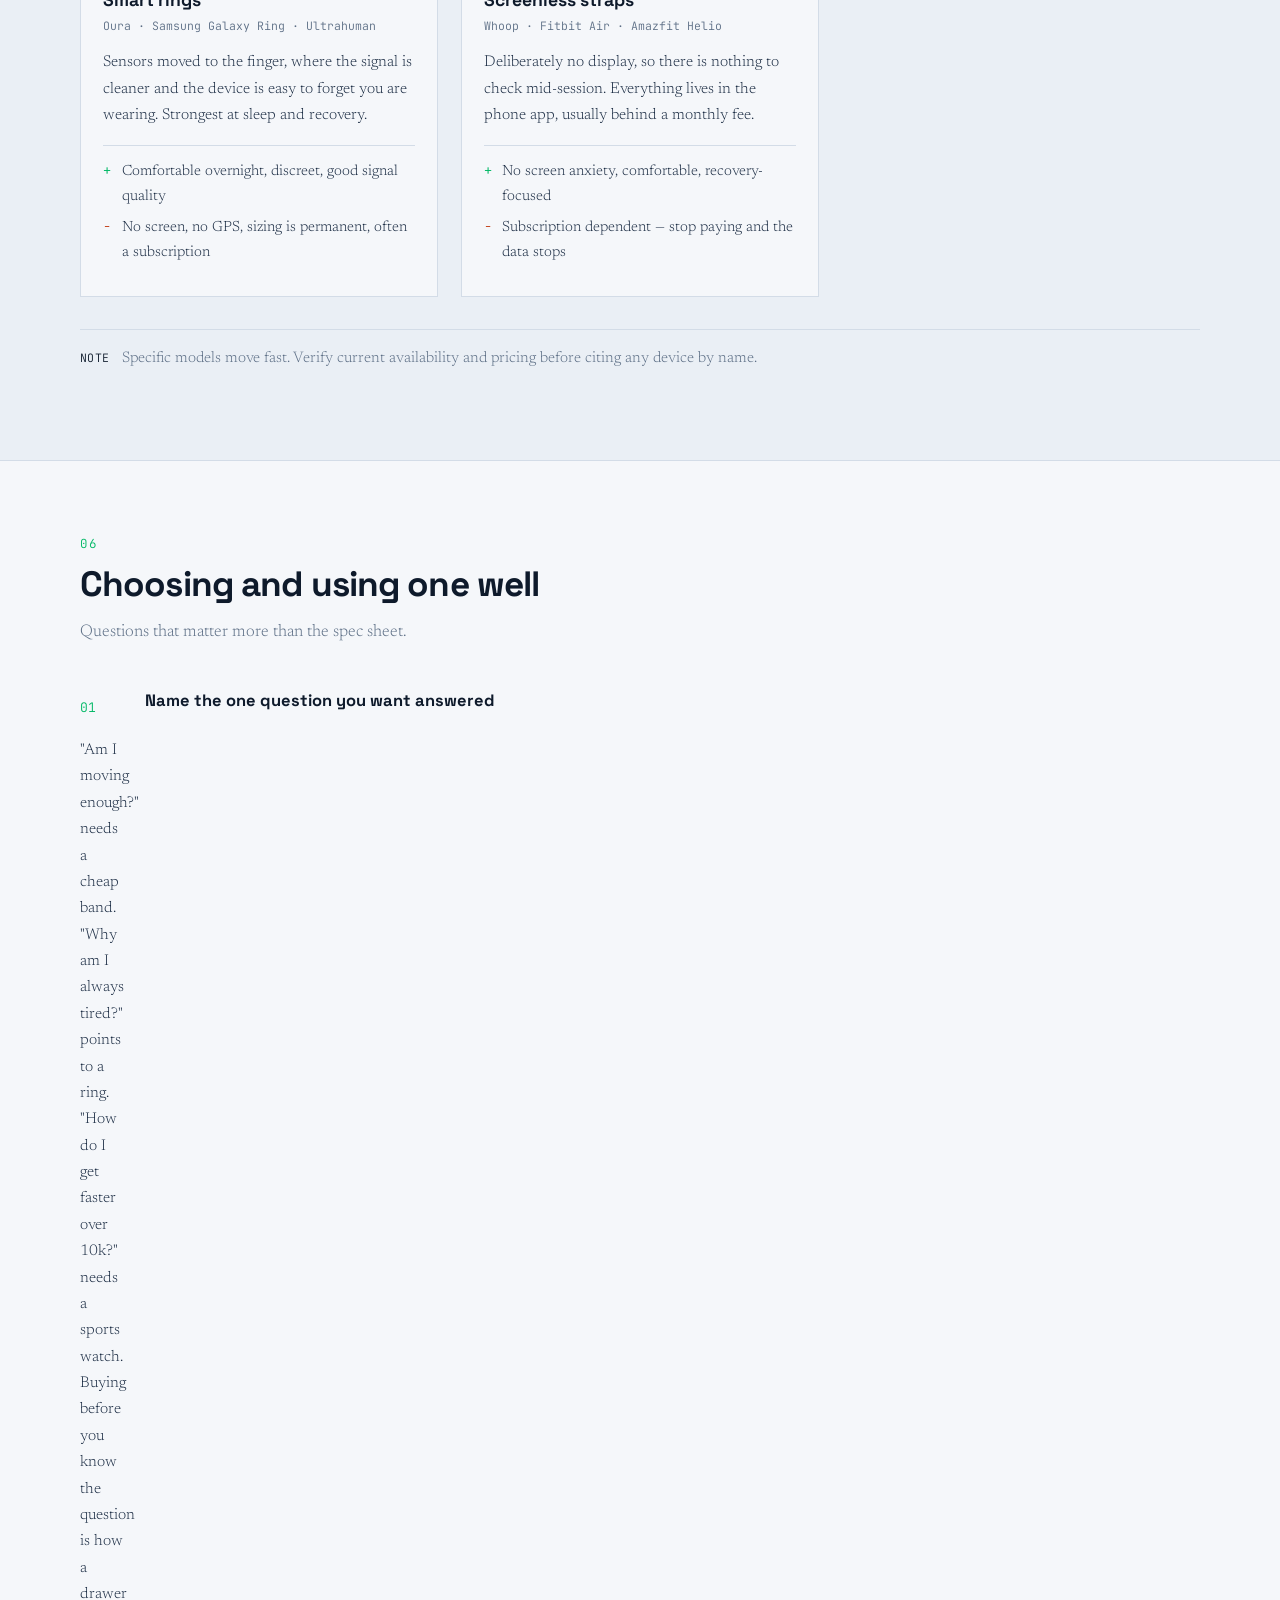
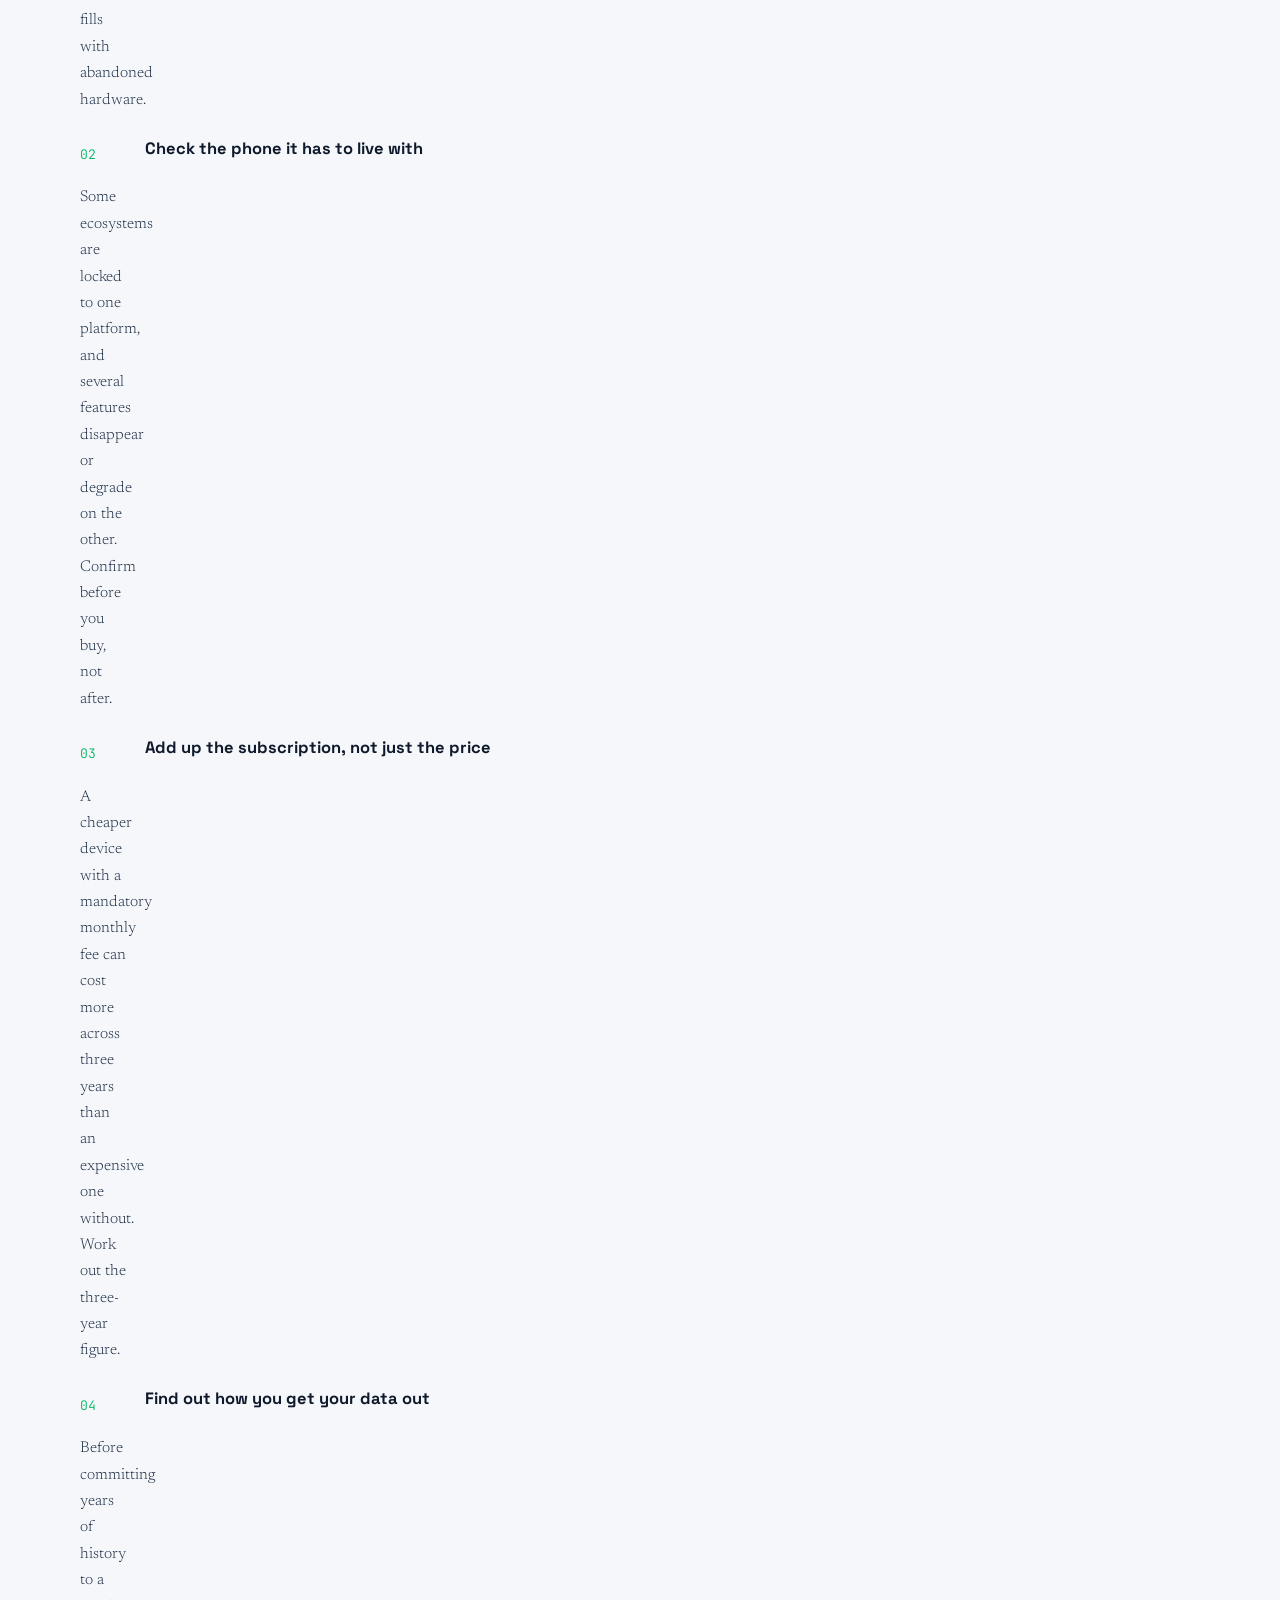
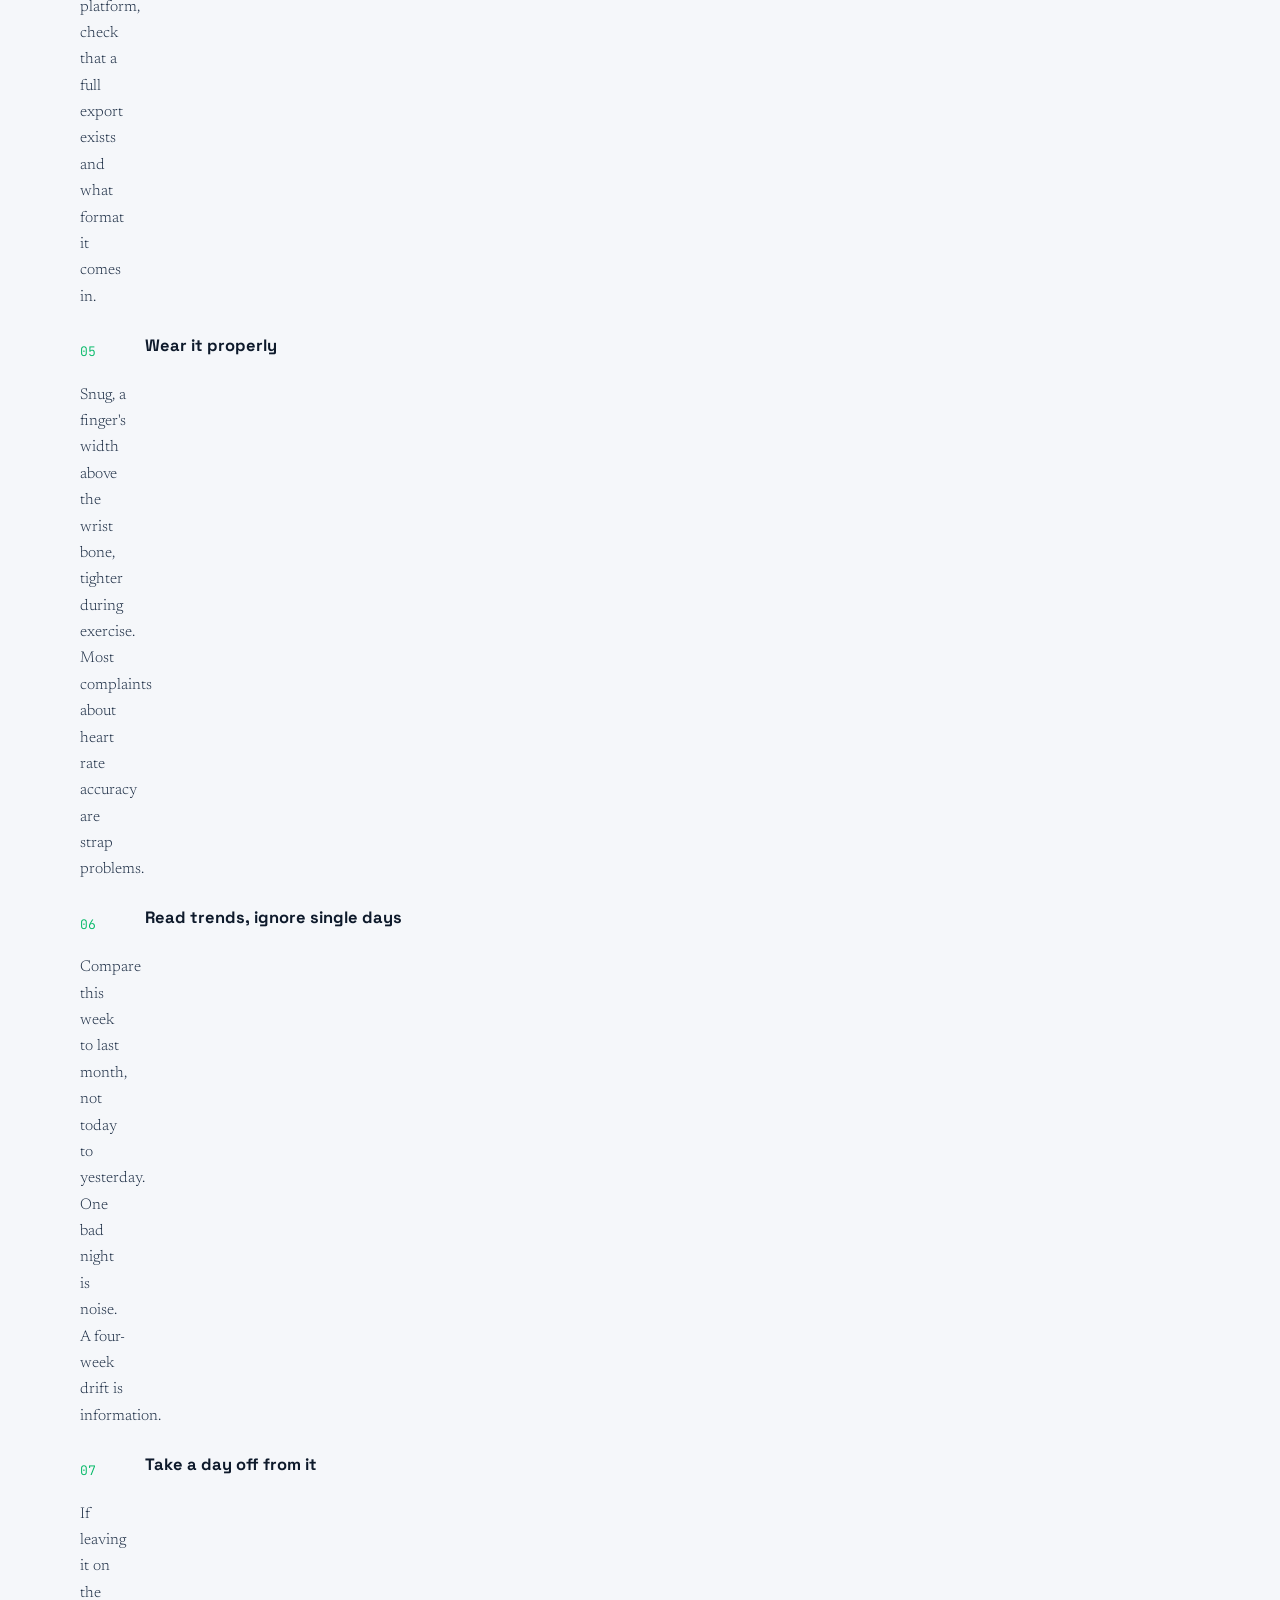
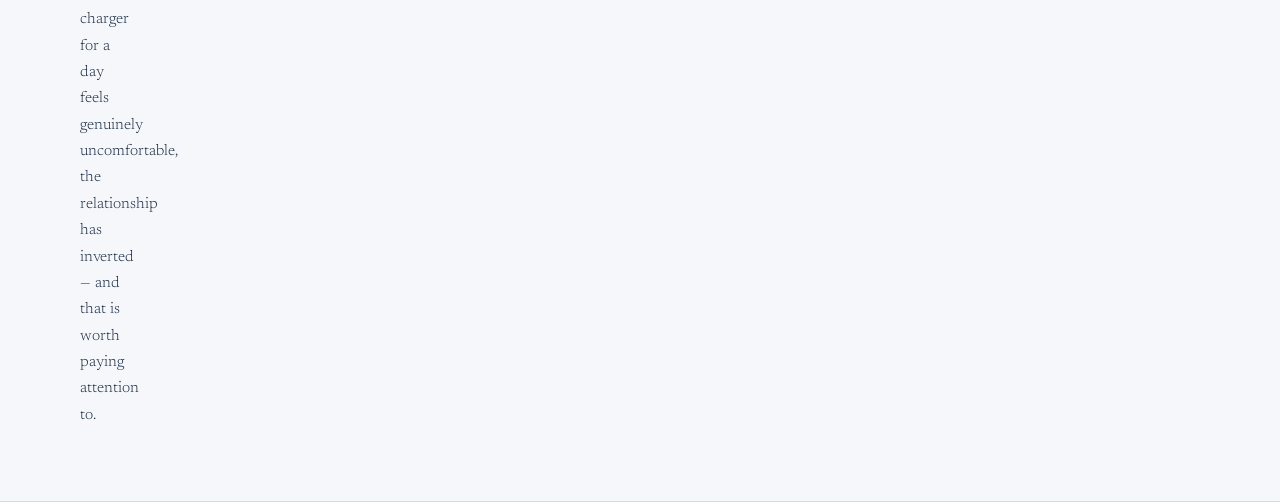
==== commit d51d85e8: "Merge pull request #27 from IS-PROJECT-2026/feat/12-accuracy-new feat: add accuracy reality check" ====
--- a/index.html
+++ b/index.html
@@ -177,94 +177,6 @@
         </div>
     </section>
         <!-- feat/10- CATEGORIES GOES HERE MONA! -->
-
-        <section class="band band--alt" id="market">
-            <div class="wrap">
-                <header class="sec-head">
-                    <span class="sec-num mono">02</span>
-                    <h2>What is on the market</h2>
-                    <p>
-                        The category has split into five recognisable shapes. Models change every year; the
-                        shapes have been stable for a while, and picking the right shape matters more than
-                        picking the right model.
-                    </p>
-                </header>
-                <div class="cats">
-                    <article class="cat">
-                        <h3>Fitness bands</h3>
-                        <p class="cat__eg mono">Fitbit Charge &middot; Samsung Galaxy Fit &middot; Amazfit
-                            Band</p>
-                        <p>
-                            The original form. A small screen, a strap, most of the sensors, several days of
-                            battery. The cheapest honest way into tracking.
-                        </p>
-                        <ul>
-                            <li><span class="mono">+</span> Light, affordable, long battery</li>
-                            <li><span class="mono">&minus;</span> Cramped screen, limited apps</li>
-                        </ul>
-                    </article>
-                    <article class="cat">
-                        <h3>Smartwatches</h3>
-                        <p class="cat__eg mono">Apple Watch &middot; Samsung Galaxy Watch &middot; Pixel
-                            Watch</p>
-                        <p>
-                            A wrist computer that also tracks fitness. The widest sensor array and the most
-                            regulatory-cleared health features, at the cost of charging most nights.
-                        </p>
-                        <ul>
-                            <li><span class="mono">+</span> Most features, best app ecosystem</li>
-                            <li><span class="mono">&minus;</span> Priciest, shortest battery, locked to a phone
-                                platform</li>
-                        </ul>
-                    </article>
-                    <article class="cat">
-                        <h3>Sports watches</h3>
-                        <p class="cat__eg mono">Garmin Forerunner &middot; Coros &middot; Polar &middot;
-                            Suunto</p>
-                        <p>
-                            Built for training rather than notifications. Multi-band GPS, structured workouts,
-                            route navigation, and battery measured in weeks rather than days.
-                        </p>
-                        <ul>
-                            <li><span class="mono">+</span> Best GPS accuracy and training analysis</li>
-                            <li><span class="mono">&minus;</span> Bulky, and the data can overwhelm a beginner</li>
-                        </ul>
-                    </article>
-                    <article class="cat">
-                        <h3>Smart rings</h3>
-                        <p class="cat__eg mono">Oura &middot; Samsung Galaxy Ring &middot; Ultrahuman</p>
-                        <p>
-                            Sensors moved to the finger, where the signal is cleaner and the device is easy to
-                            forget you are wearing. Strongest at sleep and recovery.
-                        </p>
-                        <ul>
-                            <li><span class="mono">+</span> Comfortable overnight, discreet, good signal
-                                quality</li>
-                            <li><span class="mono">&minus;</span> No screen, no GPS, sizing is permanent, often a
-                                subscription</li>
-                        </ul>
-                    </article>
-                    <article class="cat">
-                        <h3>Screenless straps</h3>
-                        <p class="cat__eg mono">Whoop &middot; Fitbit Air &middot; Amazfit Helio</p>
-                        <p>
-                            Deliberately no display, so there is nothing to check mid-session. Everything lives in
-                            the phone app, usually behind a monthly fee.
-                        </p>
-                        <ul>
-                            <li><span class="mono">+</span> No screen anxiety, comfortable, recovery-focused</li>
-                            <li><span class="mono">&minus;</span> Subscription dependent &mdash; stop paying and
-                                the data stops</li>
-                        </ul>
-                    </article>
-                </div>
-                <p class="note">
-                    <span class="mono">Note</span>
-                    Specific models move fast. Verify current availability and pricing before citing any device
-                    by name.
-                </p>
-            </div>
-        </section>
         <!-- ============ 03 ADVANTAGES ============ -->
         <section class="band" id="value">
             <div class="wrap">
@@ -414,89 +326,6 @@
 
         <!-- ============ 05 RISKS AND LIMITATIONS GOES HERE(MONA) ============ -->
         <!-- ======================== -->
-        <!-- ============ 05 RISKS ============ -->
-        <section class="band band--risk" id="risks">
-            <div class="wrap">
-                <header class="sec-head">
-                    <span class="sec-num mono">05</span>
-                    <h2>Risks and limitations</h2>
-                    <p>
-                        The part the marketing leaves out. None of these mean you should not own a tracker
-                        &mdash;
-                        they mean you should own one knowingly.
-                    </p>
-                </header>
-                <div class="risks">
-                    <article class="risk">
-                        <h3>Where your health data actually goes</h3>
-                        <p>
-                            Heart rate, location and sleep records are unusually revealing. Consumer wearable data
-                            generally sits outside medical privacy law, governed instead by a privacy policy the
-                            company can revise. Read what is shared with third parties, and check whether the
-                            company has been acquired since you signed up.
-                        </p>
-                    </article>
-                    <article class="risk">
-                        <h3>False reassurance</h3>
-                        <p>
-                            A normal-looking reading is not clearance. Trackers miss things they were never built
-                            to detect, and a good score has talked people out of getting real symptoms checked.
-                            Symptoms outrank scores, always.
-                        </p>
-                    </article>
-                    <article class="risk">
-                        <h3>False alarm</h3>
-                        <p>
-                            The reverse problem. Consumer devices generate a meaningful rate of readings that look
-                            alarming and turn out to be nothing, which produces anxiety and unnecessary
-                            appointments.
-                        </p>
-                    </article>
-                    <article class="risk">
-                        <h3>Orthosomnia</h3>
-                        <p>
-                            A documented pattern where anxiety about improving a sleep score makes sleep worse.
-                            People start optimising for the number their device reports rather than for how rested
-                            they feel. If checking the score is the first thing you do each morning, that is worth
-                            noticing.
-                        </p>
-                    </article>
-                    <article class="risk">
-                        <h3>Compulsive tracking</h3>
-                        <p>
-                            For some people constant self-quantification stops being motivating and starts being
-                            intrusive &mdash; exercising through injury to protect a streak, or feeling unable to
-                            eat or rest without logging it. If tracking has begun to feel compulsory rather than
-                            useful, that is a reason to talk to someone rather than to change devices.
-                        </p>
-                    </article>
-                    <article class="risk">
-                        <h3>Motivation that fades</h3>
-                        <p>
-                            Abandonment rates are high, often within the first six months. The device is a
-                            measuring tool, not a source of motivation, and it cannot supply a reason to exercise
-                            that you did not already have.
-                        </p>
-                    </article>
-                    <article class="risk">
-                        <h3>Subscriptions and lock-in</h3>
-                        <p>
-                            Several brands put the analysis behind a monthly fee, and some hardware is worthless
-                            without it. Export options are often limited, so years of history can be difficult to
-                            take with you when you switch.
-                        </p>
-                    </article>
-                    <article class="risk">
-                        <h3>Cost and lifespan</h3>
-                        <p>
-                            Sealed batteries degrade in a few years and are rarely replaceable, so these are
-                            effectively disposable computers. Factor the replacement cycle, and the electronic
-                            waste, into what the device really costs.
-                        </p>
-                    </article>
-                </div>
-            </div>
-        </section>
         <!-- ======================== -->
         <!-- ============ 06 CHOOSING ============ -->
         <section class="band" id="choosing">
--- a/styles.css
+++ b/styles.css
@@ -522,30 +522,7 @@
   }
 
    /* ---------- 07 RISKS AND LIMITATIONS (MONA)--------- */
-/* ---------- 05 risks ---------- */
-.risks {
-    display: grid;
-    grid-template-columns: repeat(auto-fit, minmax(290px, 1fr));
-    gap: 1.5rem;
-}
-
-.risk {
-    background: var(--white);
-    border: 1px solid #EDD9D2;
-    border-left: 3px solid var(--warn);
-    padding: 1.4rem 1.5rem;
-}
-
-.risk h3 {
-    font-size: 1.03rem;
-    margin-bottom: 0.55rem;
-}
-
-.risk p {
-    margin: 0;
-    font-size: 0.97rem;
-    color: var(--ink-soft);
-}
+
 
  /* ---------- 08 steps ---------- */
  .steps {
@@ -579,4 +556,4 @@
      margin: 0;
      font-size: 0.97rem;
      color: var(--ink-soft);
- }
+ }
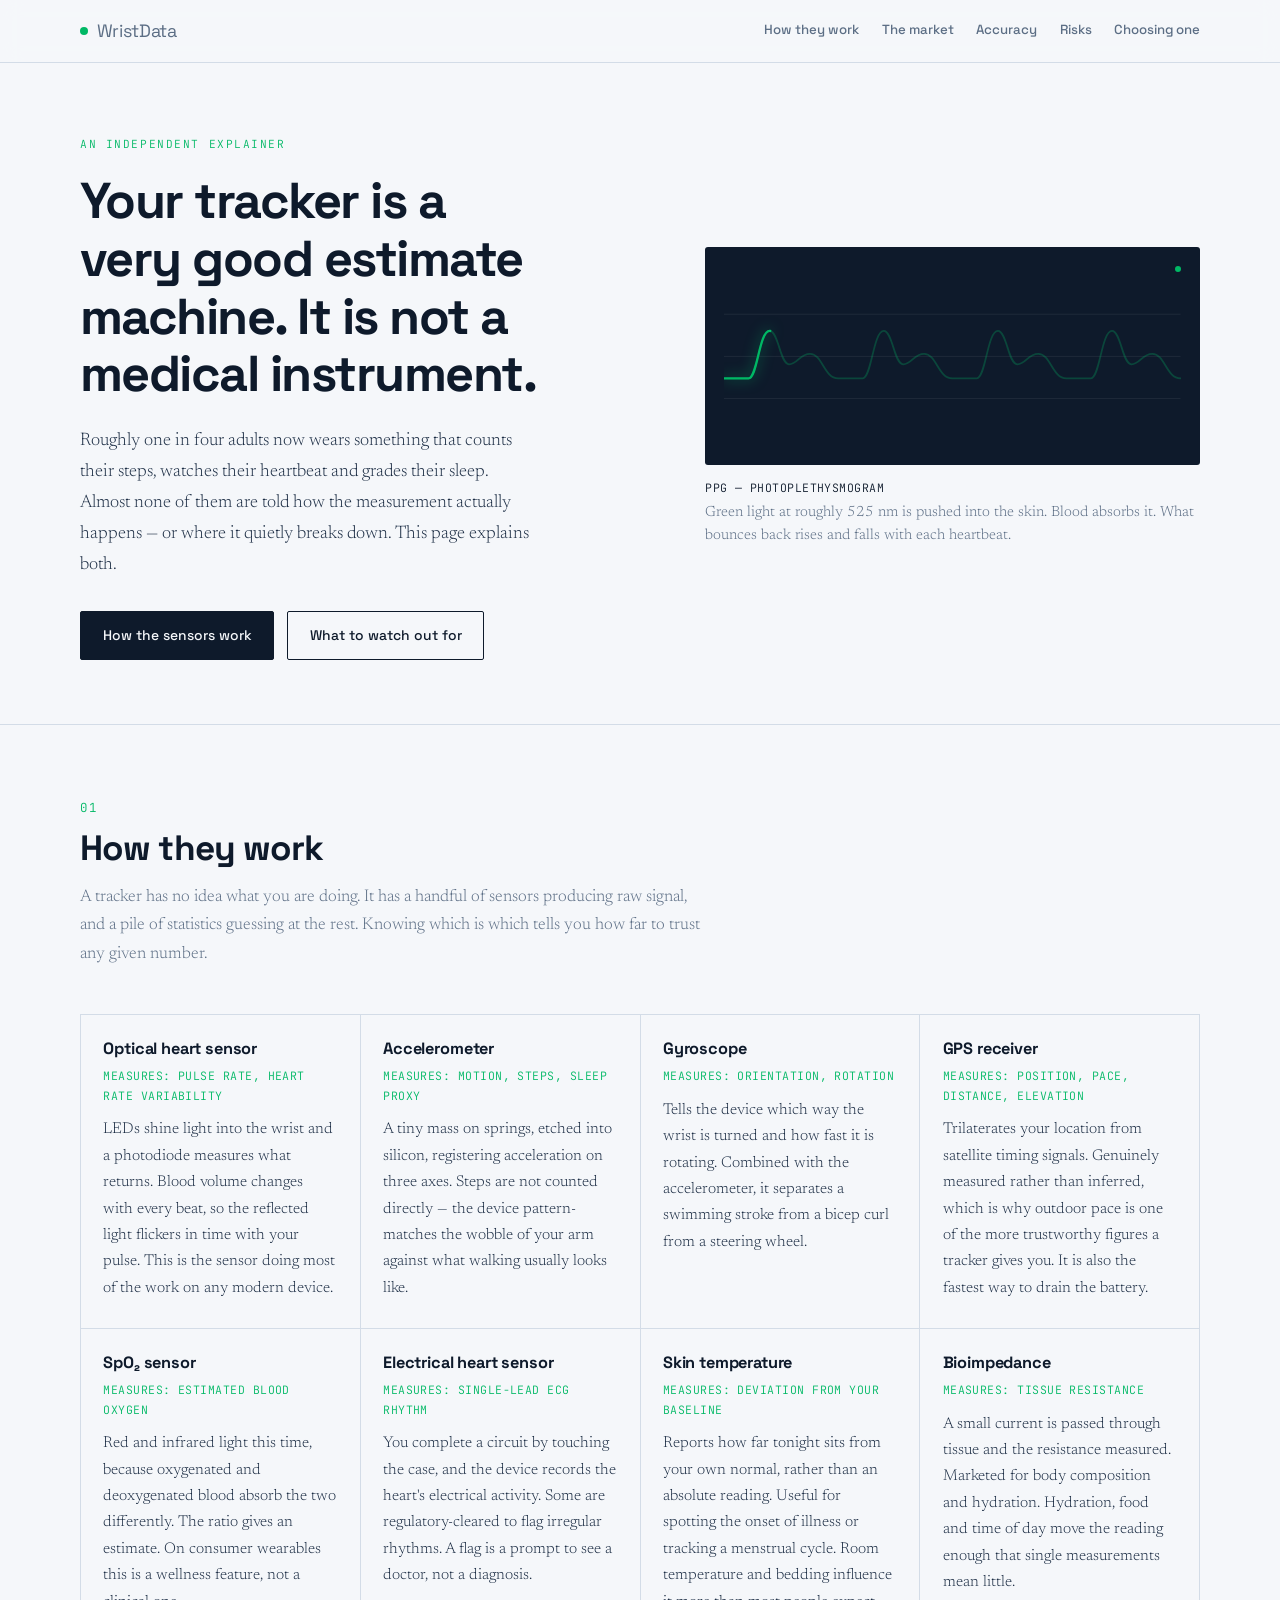
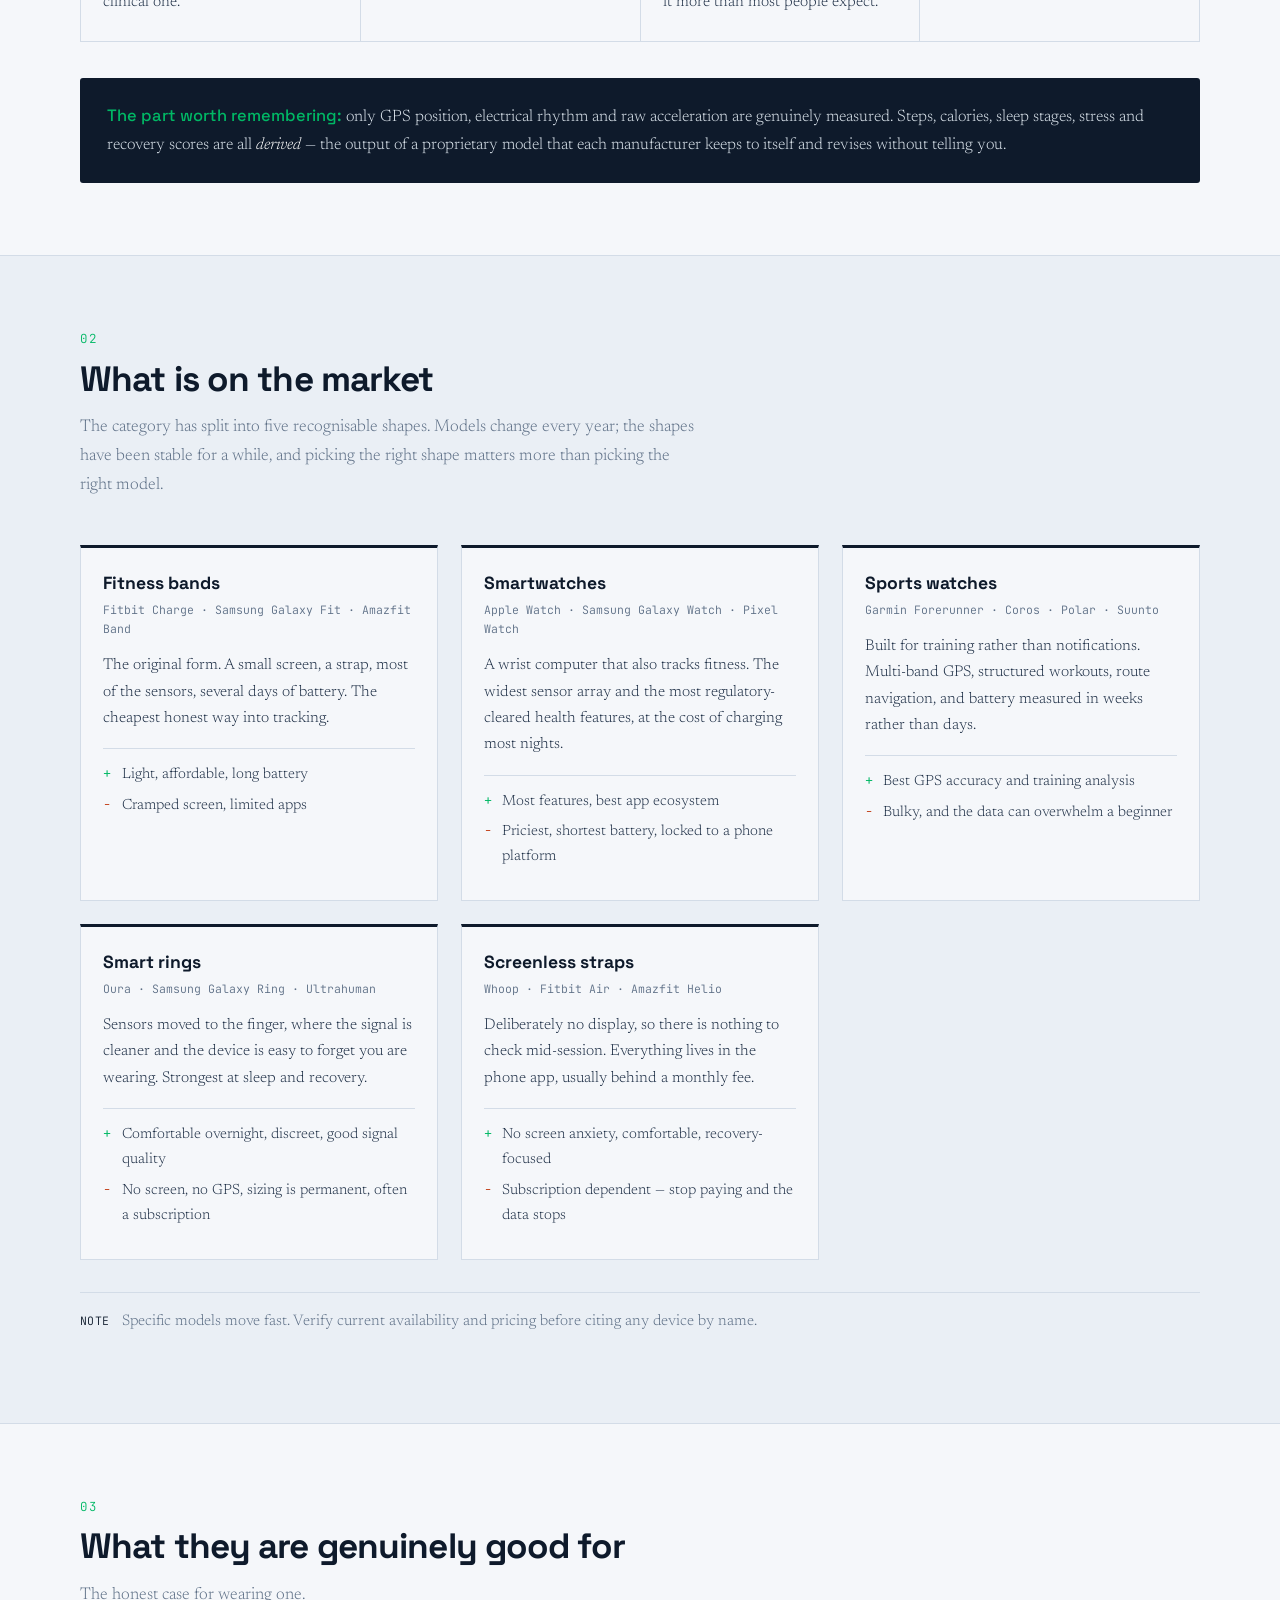
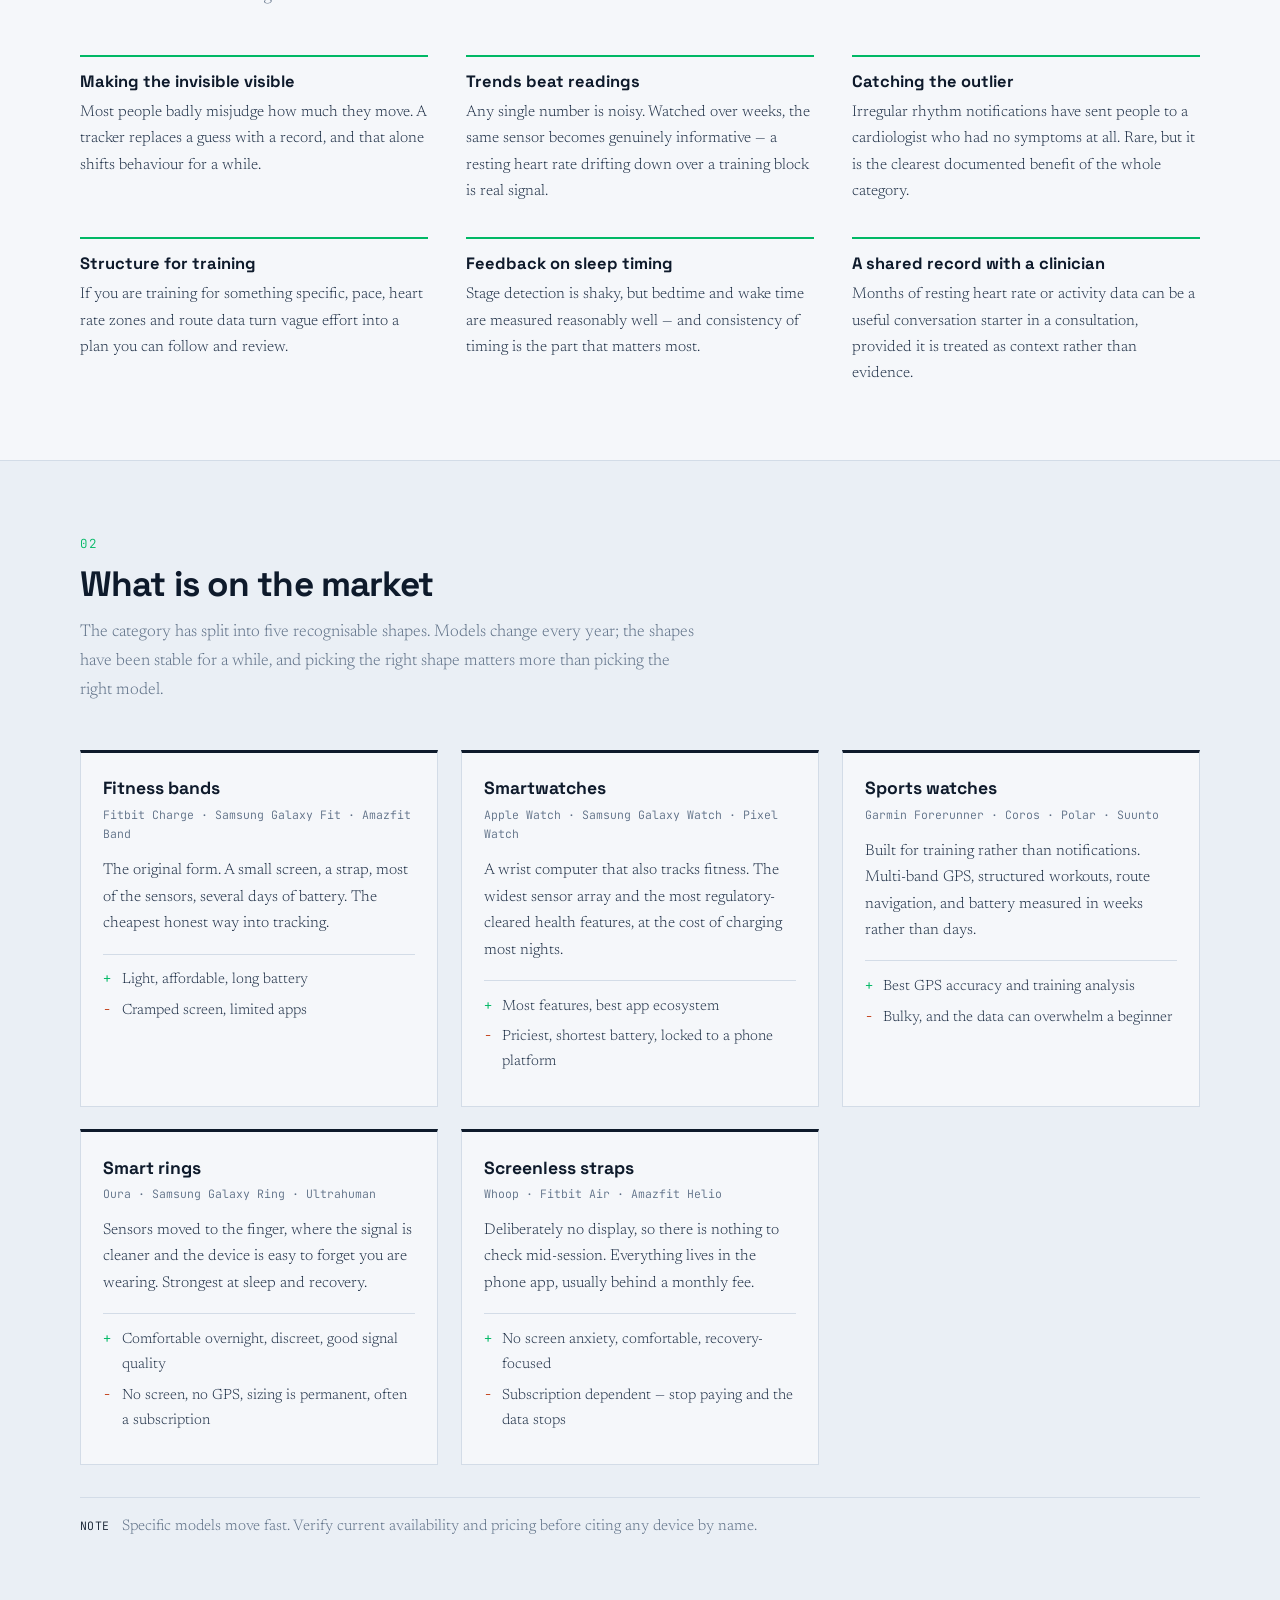
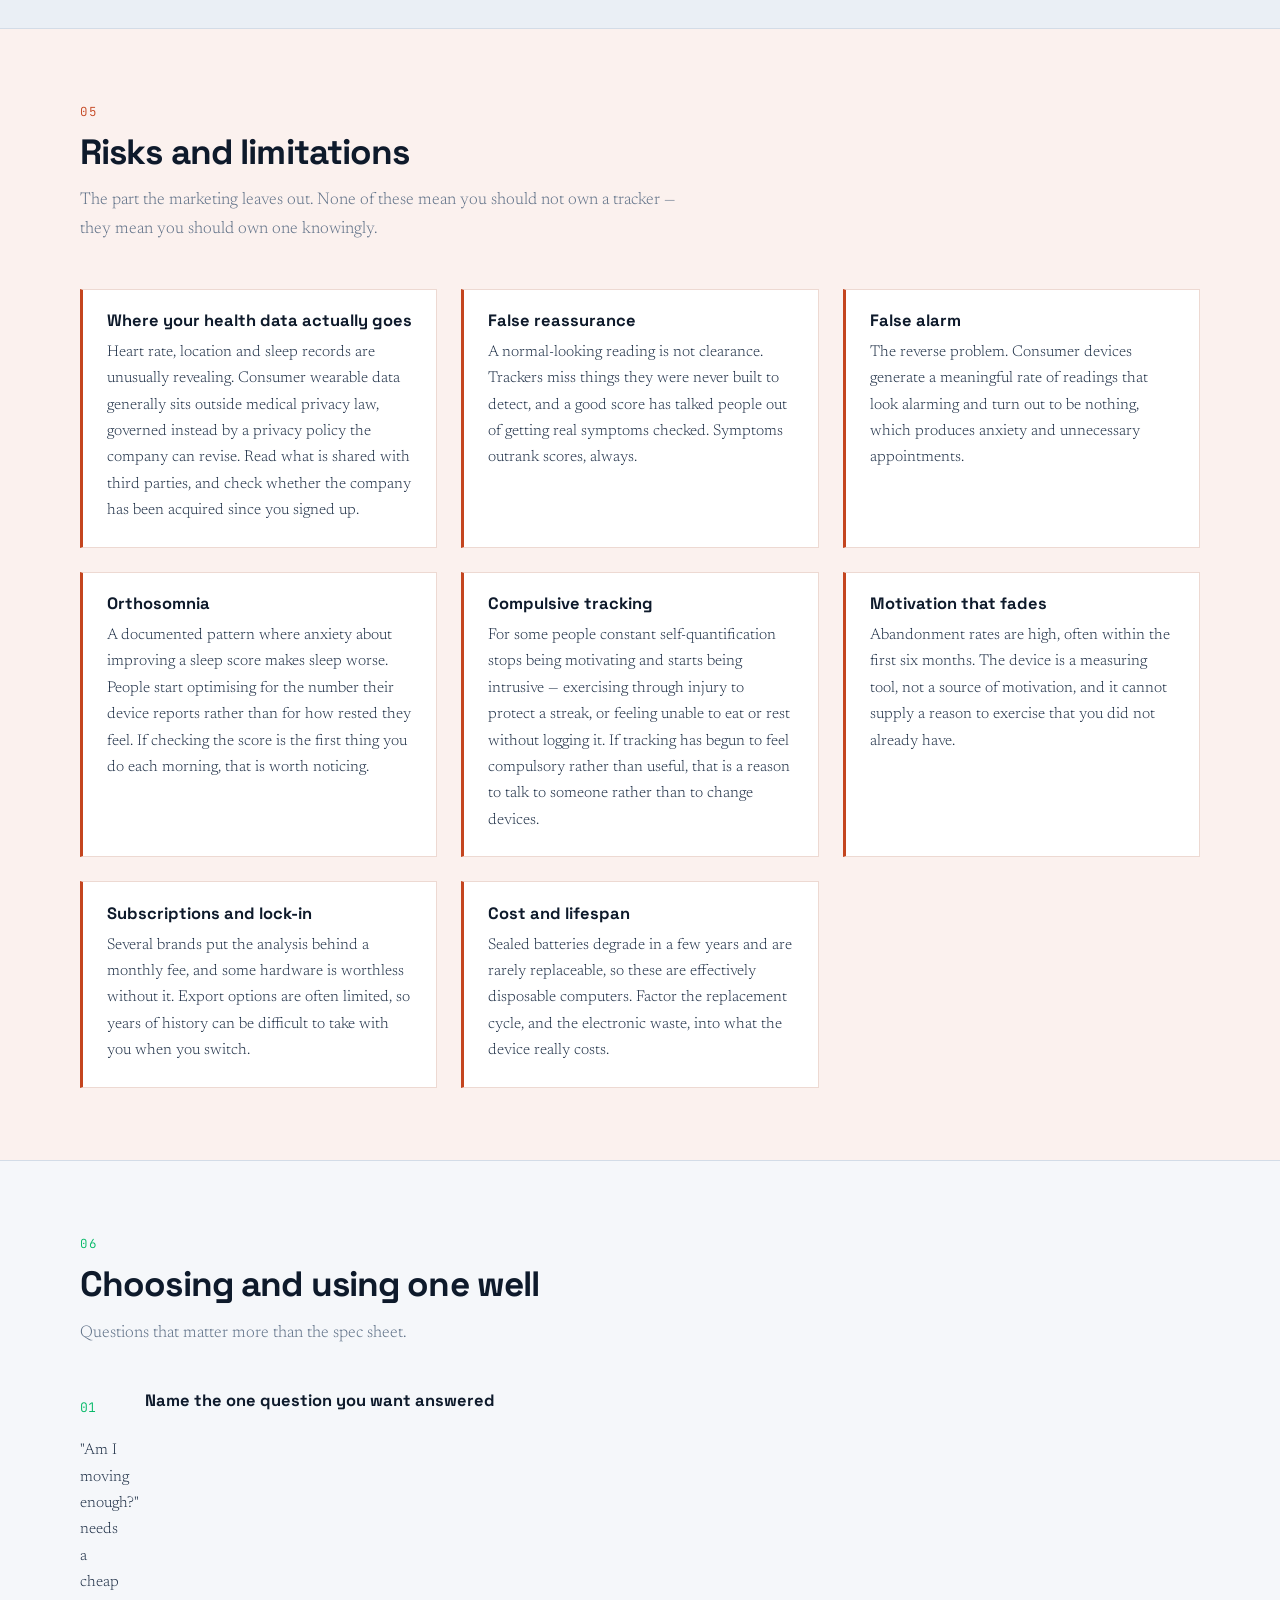
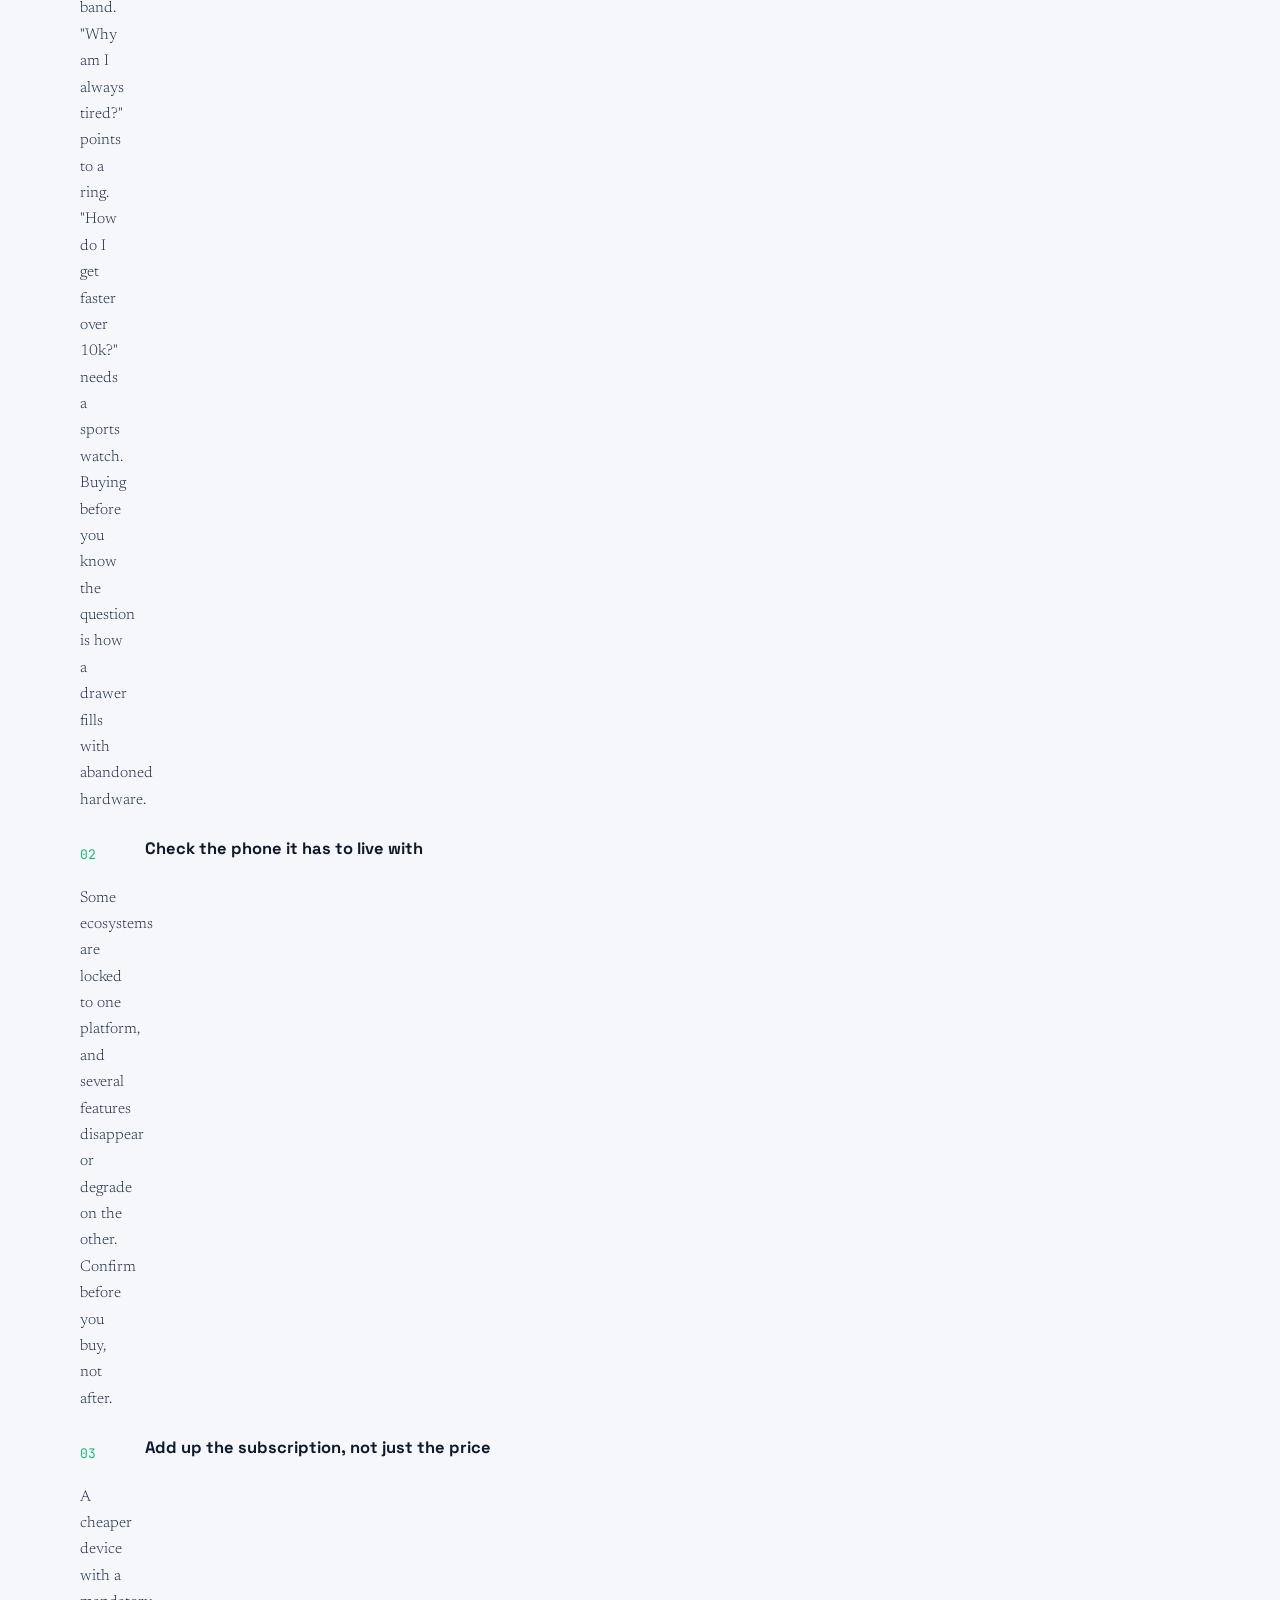
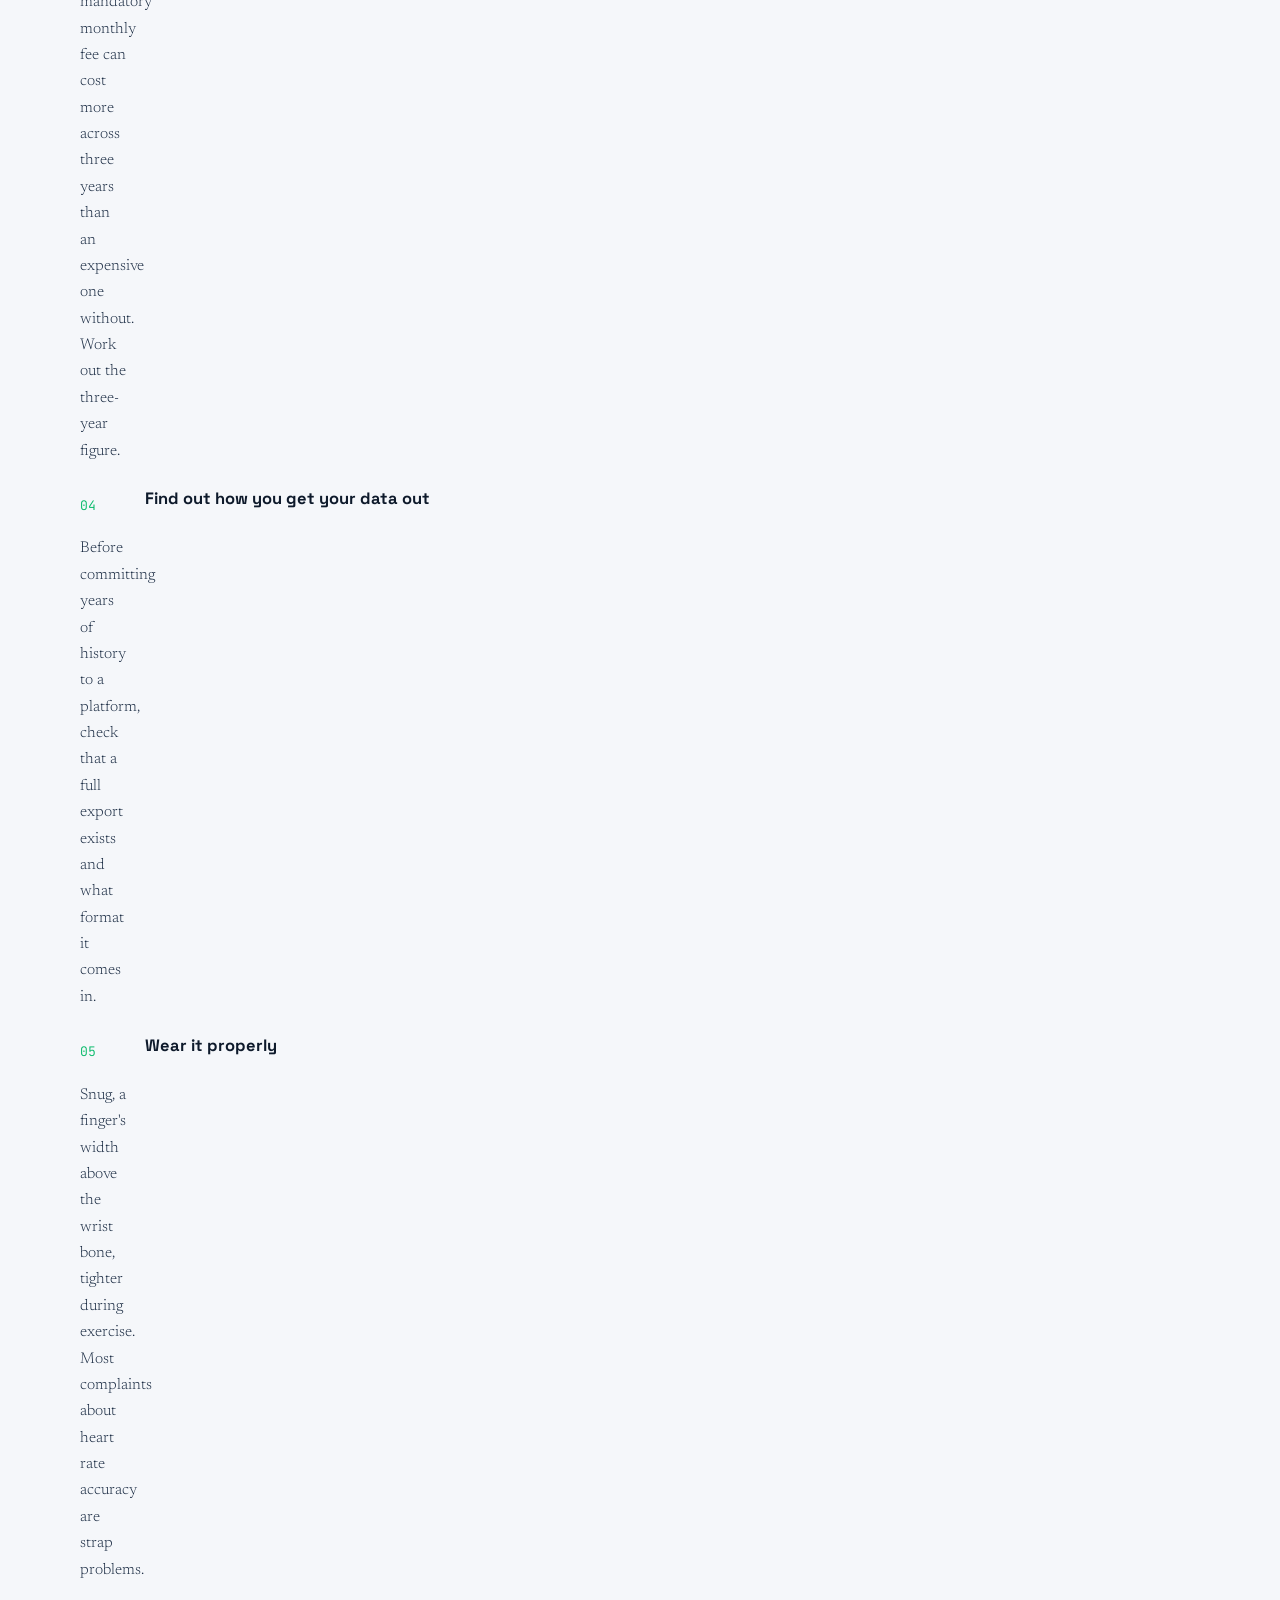
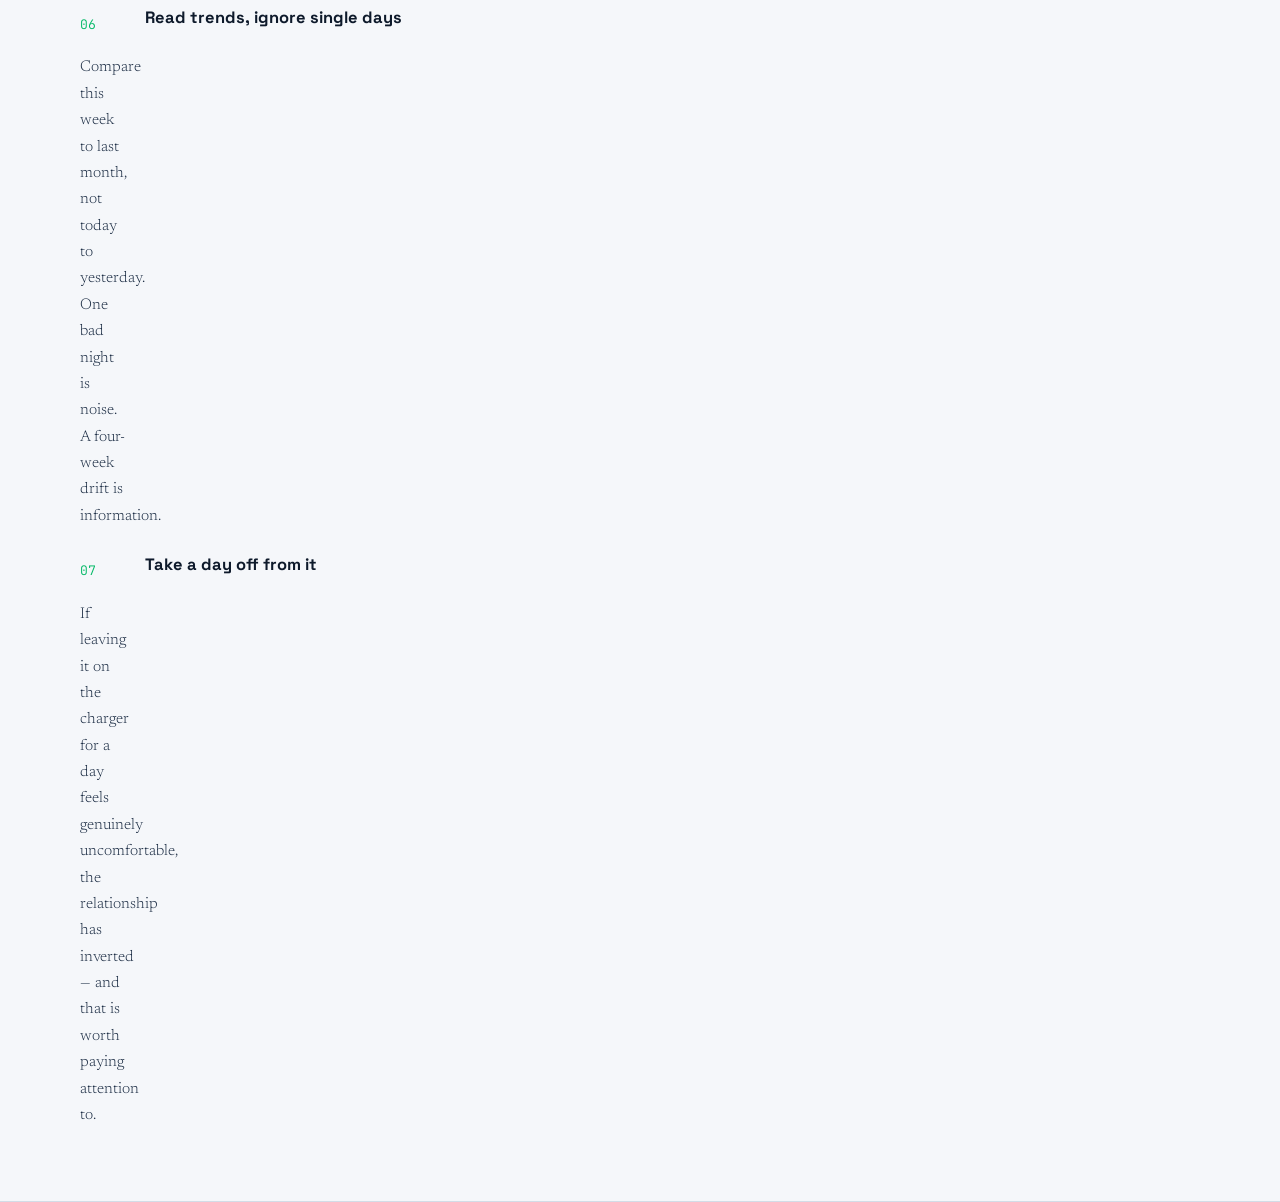
==== commit b14c91ee: "Merge pull request #28 from IS-PROJECT-2026/feat/10-categories Feat/10 categories" ====
--- a/index.html
+++ b/index.html
@@ -177,6 +177,94 @@
         </div>
     </section>
         <!-- feat/10- CATEGORIES GOES HERE MONA! -->
+
+        <section class="band band--alt" id="market">
+            <div class="wrap">
+                <header class="sec-head">
+                    <span class="sec-num mono">02</span>
+                    <h2>What is on the market</h2>
+                    <p>
+                        The category has split into five recognisable shapes. Models change every year; the
+                        shapes have been stable for a while, and picking the right shape matters more than
+                        picking the right model.
+                    </p>
+                </header>
+                <div class="cats">
+                    <article class="cat">
+                        <h3>Fitness bands</h3>
+                        <p class="cat__eg mono">Fitbit Charge &middot; Samsung Galaxy Fit &middot; Amazfit
+                            Band</p>
+                        <p>
+                            The original form. A small screen, a strap, most of the sensors, several days of
+                            battery. The cheapest honest way into tracking.
+                        </p>
+                        <ul>
+                            <li><span class="mono">+</span> Light, affordable, long battery</li>
+                            <li><span class="mono">&minus;</span> Cramped screen, limited apps</li>
+                        </ul>
+                    </article>
+                    <article class="cat">
+                        <h3>Smartwatches</h3>
+                        <p class="cat__eg mono">Apple Watch &middot; Samsung Galaxy Watch &middot; Pixel
+                            Watch</p>
+                        <p>
+                            A wrist computer that also tracks fitness. The widest sensor array and the most
+                            regulatory-cleared health features, at the cost of charging most nights.
+                        </p>
+                        <ul>
+                            <li><span class="mono">+</span> Most features, best app ecosystem</li>
+                            <li><span class="mono">&minus;</span> Priciest, shortest battery, locked to a phone
+                                platform</li>
+                        </ul>
+                    </article>
+                    <article class="cat">
+                        <h3>Sports watches</h3>
+                        <p class="cat__eg mono">Garmin Forerunner &middot; Coros &middot; Polar &middot;
+                            Suunto</p>
+                        <p>
+                            Built for training rather than notifications. Multi-band GPS, structured workouts,
+                            route navigation, and battery measured in weeks rather than days.
+                        </p>
+                        <ul>
+                            <li><span class="mono">+</span> Best GPS accuracy and training analysis</li>
+                            <li><span class="mono">&minus;</span> Bulky, and the data can overwhelm a beginner</li>
+                        </ul>
+                    </article>
+                    <article class="cat">
+                        <h3>Smart rings</h3>
+                        <p class="cat__eg mono">Oura &middot; Samsung Galaxy Ring &middot; Ultrahuman</p>
+                        <p>
+                            Sensors moved to the finger, where the signal is cleaner and the device is easy to
+                            forget you are wearing. Strongest at sleep and recovery.
+                        </p>
+                        <ul>
+                            <li><span class="mono">+</span> Comfortable overnight, discreet, good signal
+                                quality</li>
+                            <li><span class="mono">&minus;</span> No screen, no GPS, sizing is permanent, often a
+                                subscription</li>
+                        </ul>
+                    </article>
+                    <article class="cat">
+                        <h3>Screenless straps</h3>
+                        <p class="cat__eg mono">Whoop &middot; Fitbit Air &middot; Amazfit Helio</p>
+                        <p>
+                            Deliberately no display, so there is nothing to check mid-session. Everything lives in
+                            the phone app, usually behind a monthly fee.
+                        </p>
+                        <ul>
+                            <li><span class="mono">+</span> No screen anxiety, comfortable, recovery-focused</li>
+                            <li><span class="mono">&minus;</span> Subscription dependent &mdash; stop paying and
+                                the data stops</li>
+                        </ul>
+                    </article>
+                </div>
+                <p class="note">
+                    <span class="mono">Note</span>
+                    Specific models move fast. Verify current availability and pricing before citing any device
+                    by name.
+                </p>
+            </div>
+        </section>
         <!-- ============ 03 ADVANTAGES ============ -->
         <section class="band" id="value">
             <div class="wrap">
@@ -326,6 +414,89 @@
 
         <!-- ============ 05 RISKS AND LIMITATIONS GOES HERE(MONA) ============ -->
         <!-- ======================== -->
+        <!-- ============ 05 RISKS ============ -->
+        <section class="band band--risk" id="risks">
+            <div class="wrap">
+                <header class="sec-head">
+                    <span class="sec-num mono">05</span>
+                    <h2>Risks and limitations</h2>
+                    <p>
+                        The part the marketing leaves out. None of these mean you should not own a tracker
+                        &mdash;
+                        they mean you should own one knowingly.
+                    </p>
+                </header>
+                <div class="risks">
+                    <article class="risk">
+                        <h3>Where your health data actually goes</h3>
+                        <p>
+                            Heart rate, location and sleep records are unusually revealing. Consumer wearable data
+                            generally sits outside medical privacy law, governed instead by a privacy policy the
+                            company can revise. Read what is shared with third parties, and check whether the
+                            company has been acquired since you signed up.
+                        </p>
+                    </article>
+                    <article class="risk">
+                        <h3>False reassurance</h3>
+                        <p>
+                            A normal-looking reading is not clearance. Trackers miss things they were never built
+                            to detect, and a good score has talked people out of getting real symptoms checked.
+                            Symptoms outrank scores, always.
+                        </p>
+                    </article>
+                    <article class="risk">
+                        <h3>False alarm</h3>
+                        <p>
+                            The reverse problem. Consumer devices generate a meaningful rate of readings that look
+                            alarming and turn out to be nothing, which produces anxiety and unnecessary
+                            appointments.
+                        </p>
+                    </article>
+                    <article class="risk">
+                        <h3>Orthosomnia</h3>
+                        <p>
+                            A documented pattern where anxiety about improving a sleep score makes sleep worse.
+                            People start optimising for the number their device reports rather than for how rested
+                            they feel. If checking the score is the first thing you do each morning, that is worth
+                            noticing.
+                        </p>
+                    </article>
+                    <article class="risk">
+                        <h3>Compulsive tracking</h3>
+                        <p>
+                            For some people constant self-quantification stops being motivating and starts being
+                            intrusive &mdash; exercising through injury to protect a streak, or feeling unable to
+                            eat or rest without logging it. If tracking has begun to feel compulsory rather than
+                            useful, that is a reason to talk to someone rather than to change devices.
+                        </p>
+                    </article>
+                    <article class="risk">
+                        <h3>Motivation that fades</h3>
+                        <p>
+                            Abandonment rates are high, often within the first six months. The device is a
+                            measuring tool, not a source of motivation, and it cannot supply a reason to exercise
+                            that you did not already have.
+                        </p>
+                    </article>
+                    <article class="risk">
+                        <h3>Subscriptions and lock-in</h3>
+                        <p>
+                            Several brands put the analysis behind a monthly fee, and some hardware is worthless
+                            without it. Export options are often limited, so years of history can be difficult to
+                            take with you when you switch.
+                        </p>
+                    </article>
+                    <article class="risk">
+                        <h3>Cost and lifespan</h3>
+                        <p>
+                            Sealed batteries degrade in a few years and are rarely replaceable, so these are
+                            effectively disposable computers. Factor the replacement cycle, and the electronic
+                            waste, into what the device really costs.
+                        </p>
+                    </article>
+                </div>
+            </div>
+        </section>
         <!-- ======================== -->
         <!-- ============ 06 CHOOSING ============ -->
         <section class="band" id="choosing">
--- a/styles.css
+++ b/styles.css
@@ -522,7 +522,30 @@
   }
 
    /* ---------- 07 RISKS AND LIMITATIONS (MONA)--------- */
-
+/* ---------- 05 risks ---------- */
+.risks {
+    display: grid;
+    grid-template-columns: repeat(auto-fit, minmax(290px, 1fr));
+    gap: 1.5rem;
+}
+
+.risk {
+    background: var(--white);
+    border: 1px solid #EDD9D2;
+    border-left: 3px solid var(--warn);
+    padding: 1.4rem 1.5rem;
+}
+
+.risk h3 {
+    font-size: 1.03rem;
+    margin-bottom: 0.55rem;
+}
+
+.risk p {
+    margin: 0;
+    font-size: 0.97rem;
+    color: var(--ink-soft);
+}
 
  /* ---------- 08 steps ---------- */
  .steps {
@@ -556,4 +579,72 @@
      margin: 0;
      font-size: 0.97rem;
      color: var(--ink-soft);
- }+ }
+/* ---------- 02 categories ---------- */
+.cats {
+    display: grid;
+    grid-template-columns: repeat(auto-fit, minmax(275px, 1fr));
+    gap:
+        1.4rem;
+}
+
+.cat {
+    background: var(--paper);
+    border: 1px solid var(--rule);
+    border-top: 3px solid var(--ink);
+    padding: 1.6rem 1.4rem;
+}
+
+.cat h3 {
+    font-size: 1.1rem;
+    margin-bottom: 0.4rem;
+}
+
+.cat__eg {
+    color: var(--muted);
+    margin-bottom: 0.9rem;
+    text-transform: none;
+    letter-spacing: 0;
+}
+
+.cat>p:nth-of-type(2) {
+    font-size: 0.97rem;
+    color: var(--ink-soft);
+}
+
+.cat ul {
+    border-top: 1px solid var(--rule);
+    padding-top: 0.8rem;
+}
+
+.cat li {
+    font-size: 0.92rem;
+    color: var(--ink-soft);
+    margin-bottom: 0.35rem;
+    display: flex;
+    gap:
+        0.6rem;
+}
+
+.cat li .mono {
+    color: var(--ppg);
+    flex: none;
+    font-size: 0.85rem;
+}
+
+.cat li:last-child .mono {
+    color: var(--warn);
+}
+
+.note {
+    margin-top: 2rem;
+    padding-top: 1rem;
+    border-top: 1px solid var(--rule);
+    color: var(--muted);
+    font-size: 0.95rem;
+}
+
+.note .mono {
+    color: var(--ink);
+    margin-right: 0.5rem;
+}
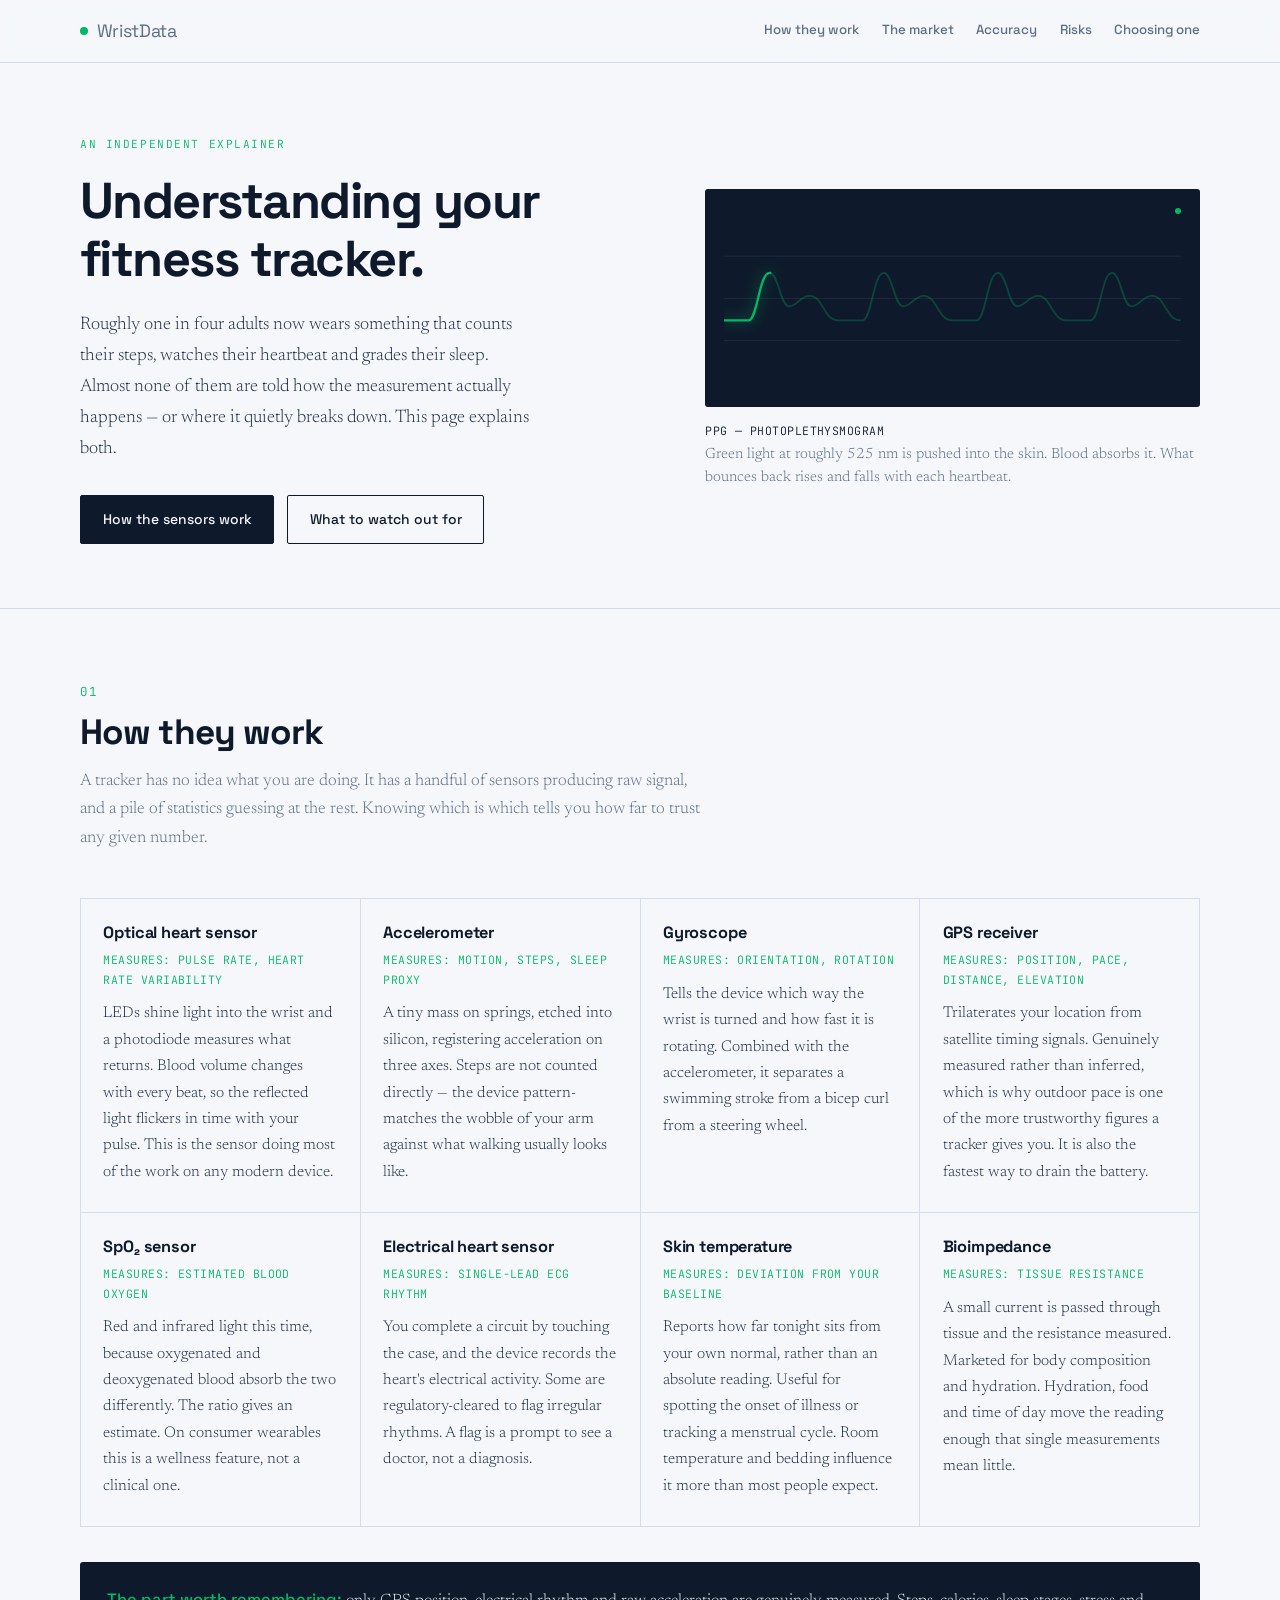
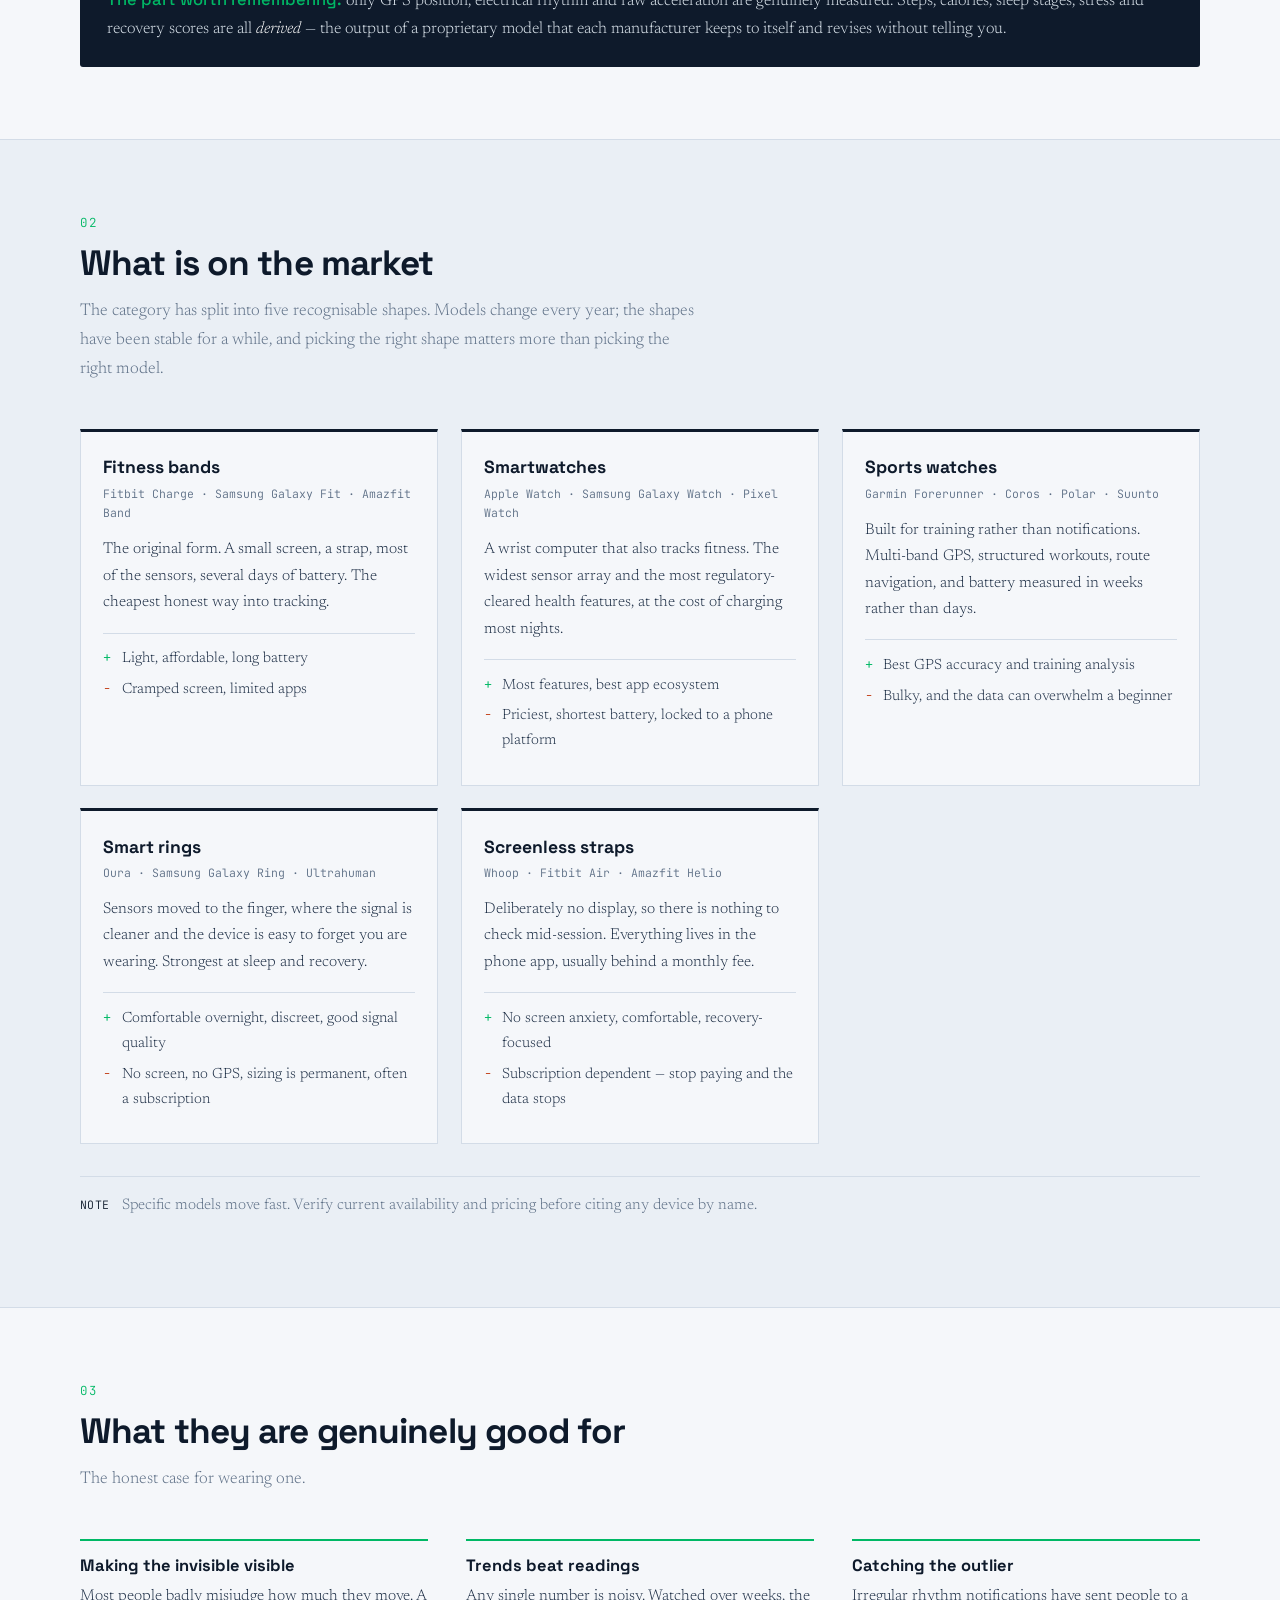
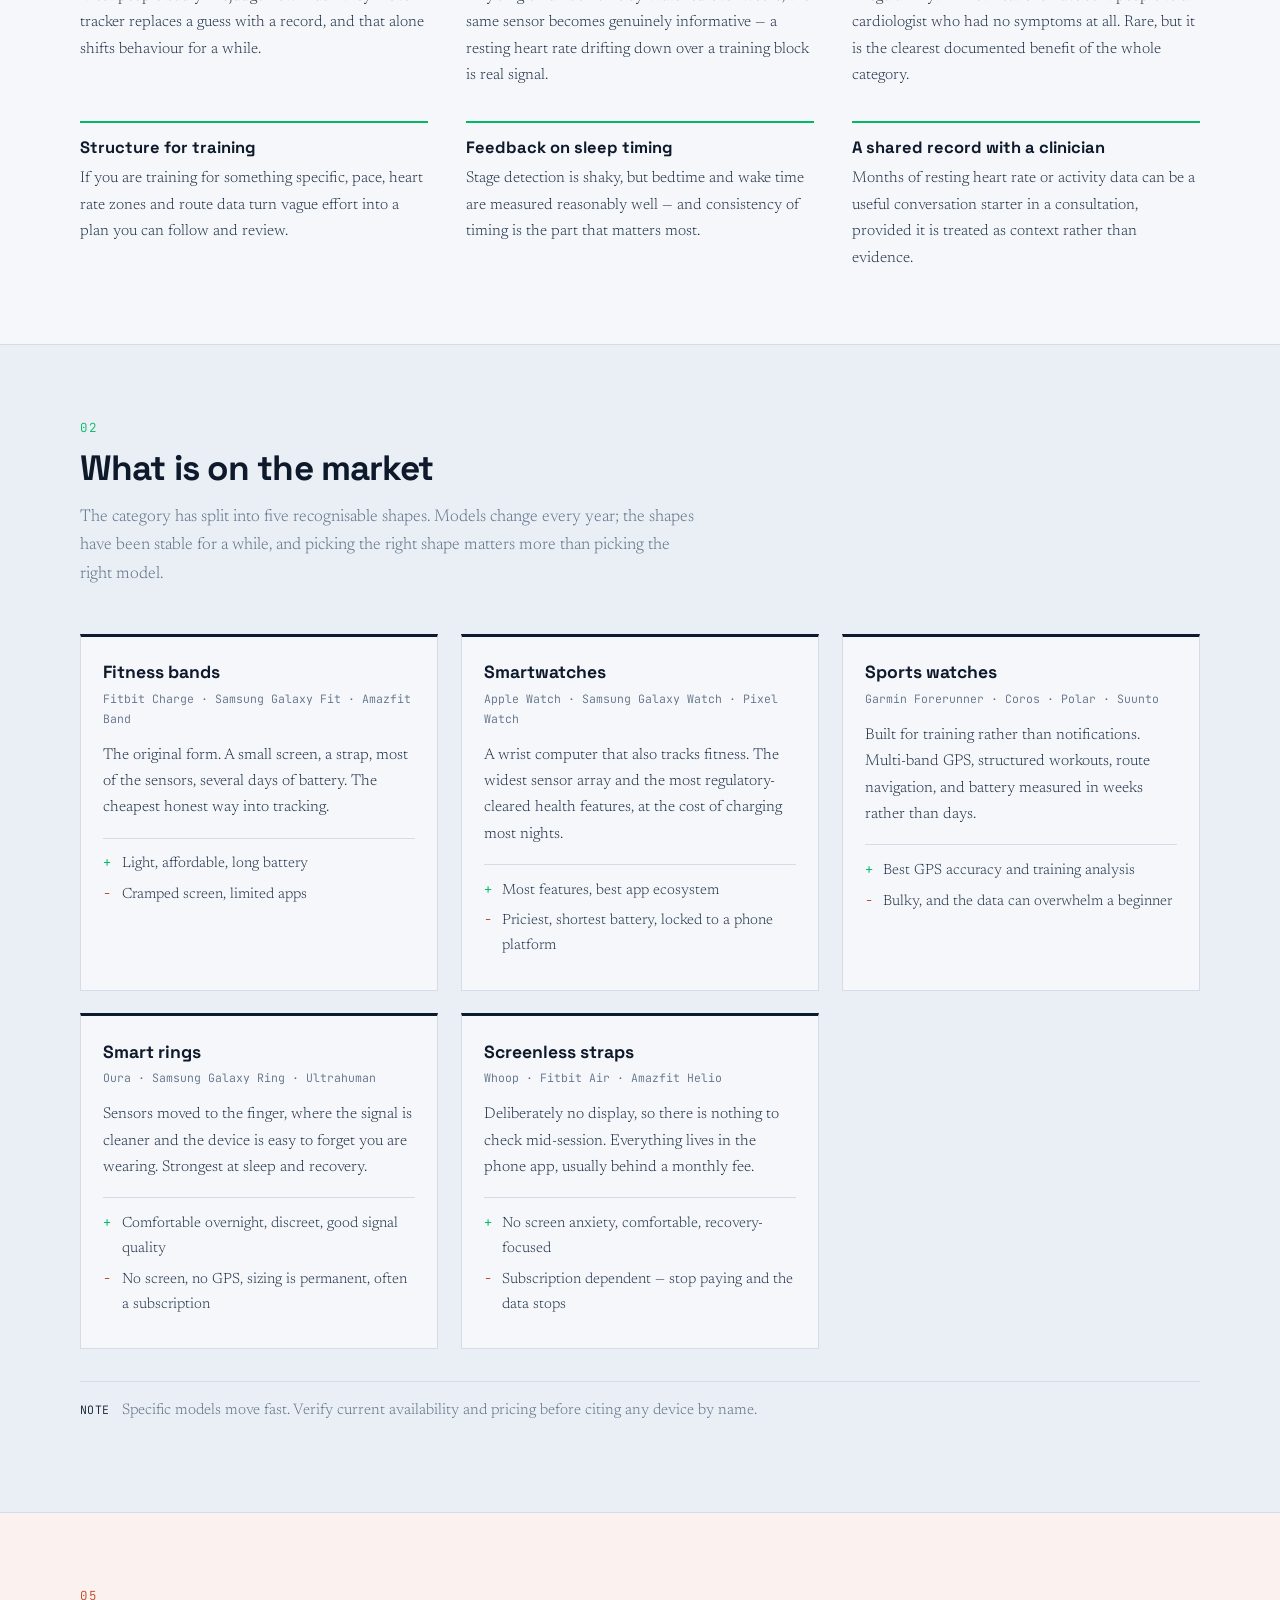
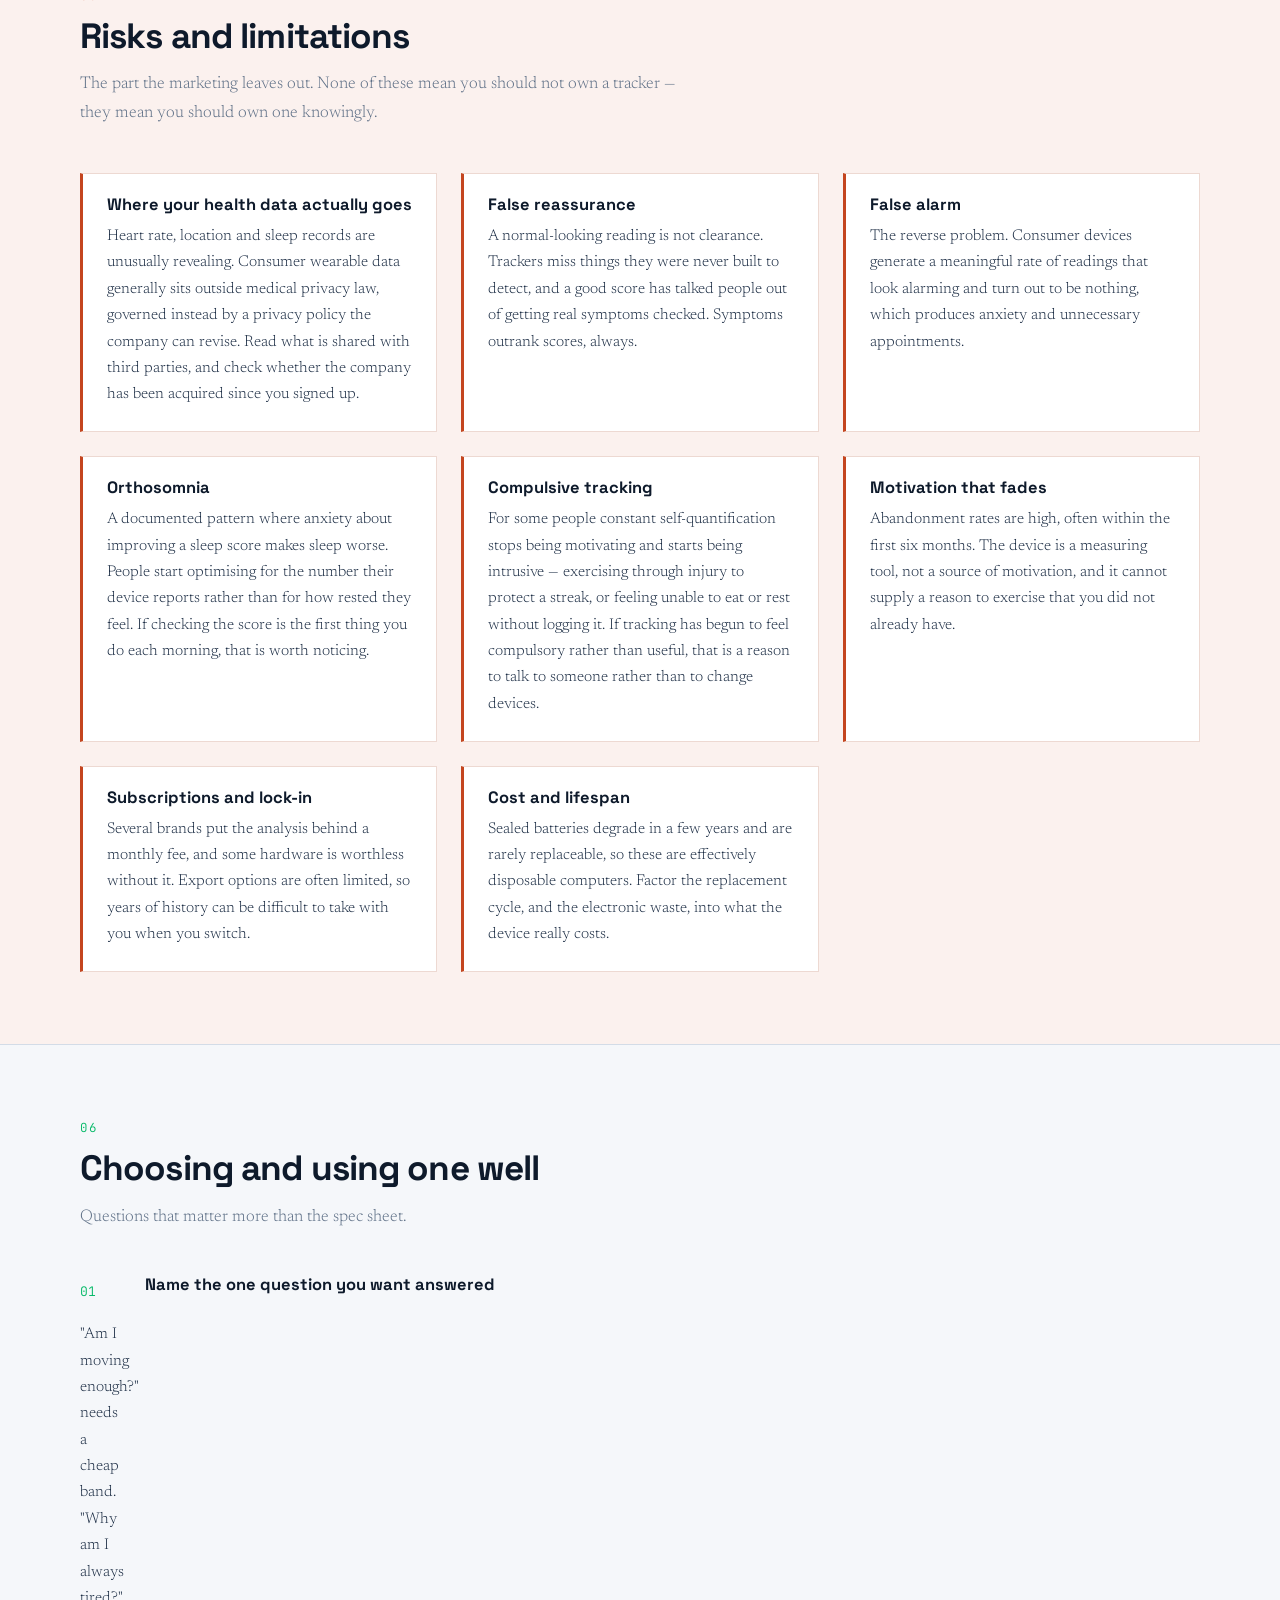
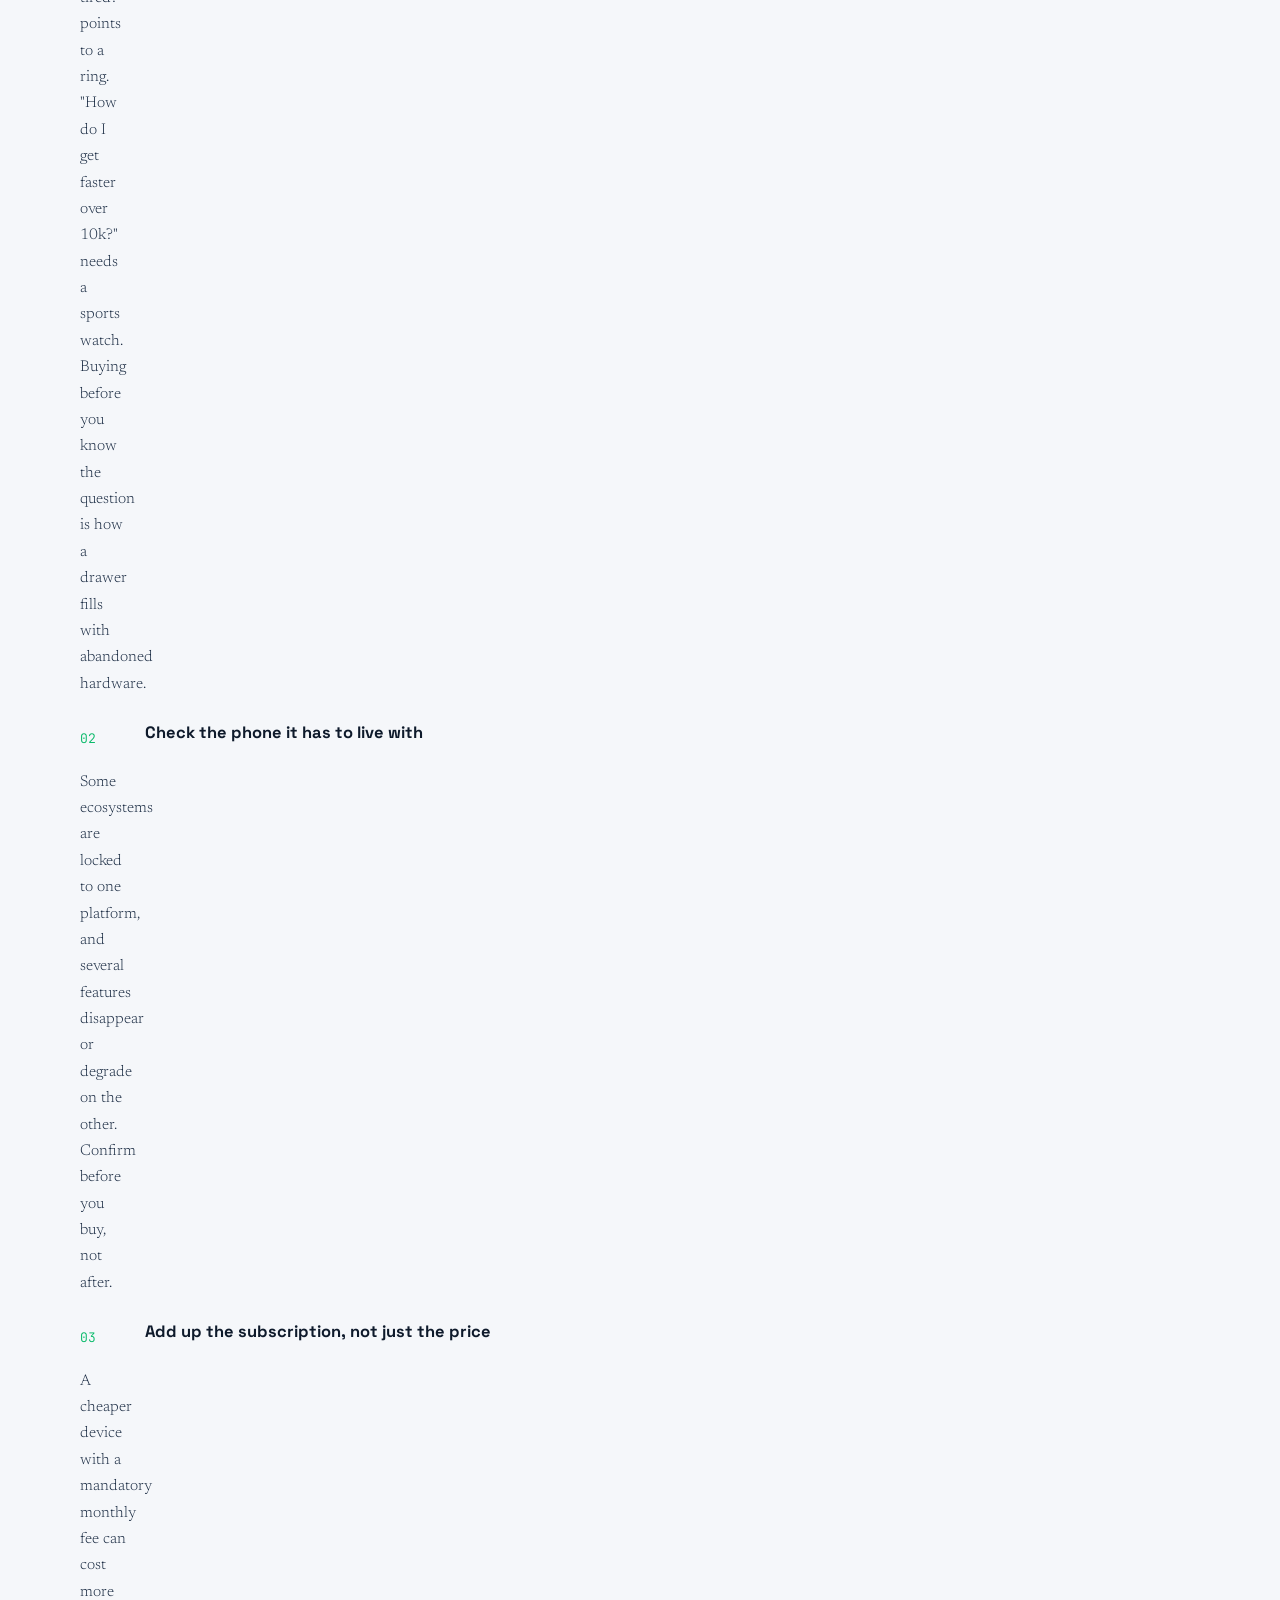
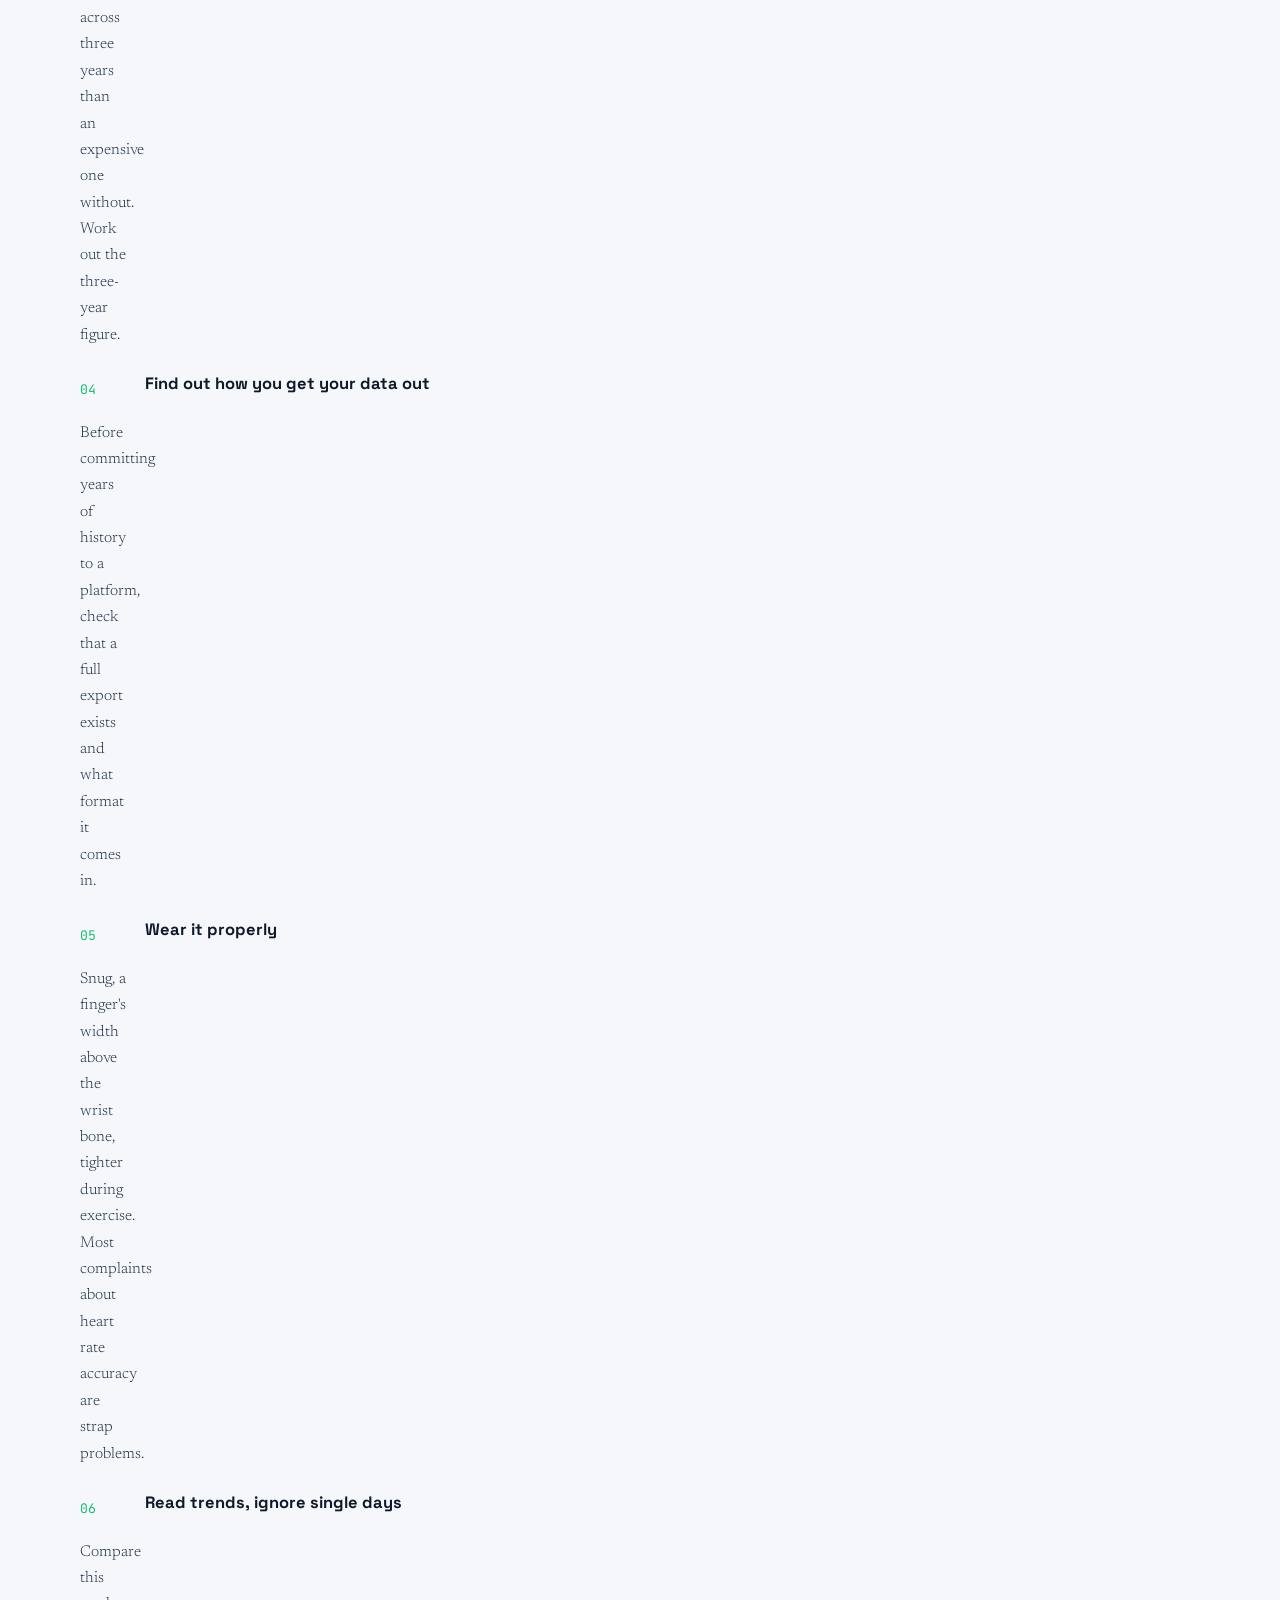
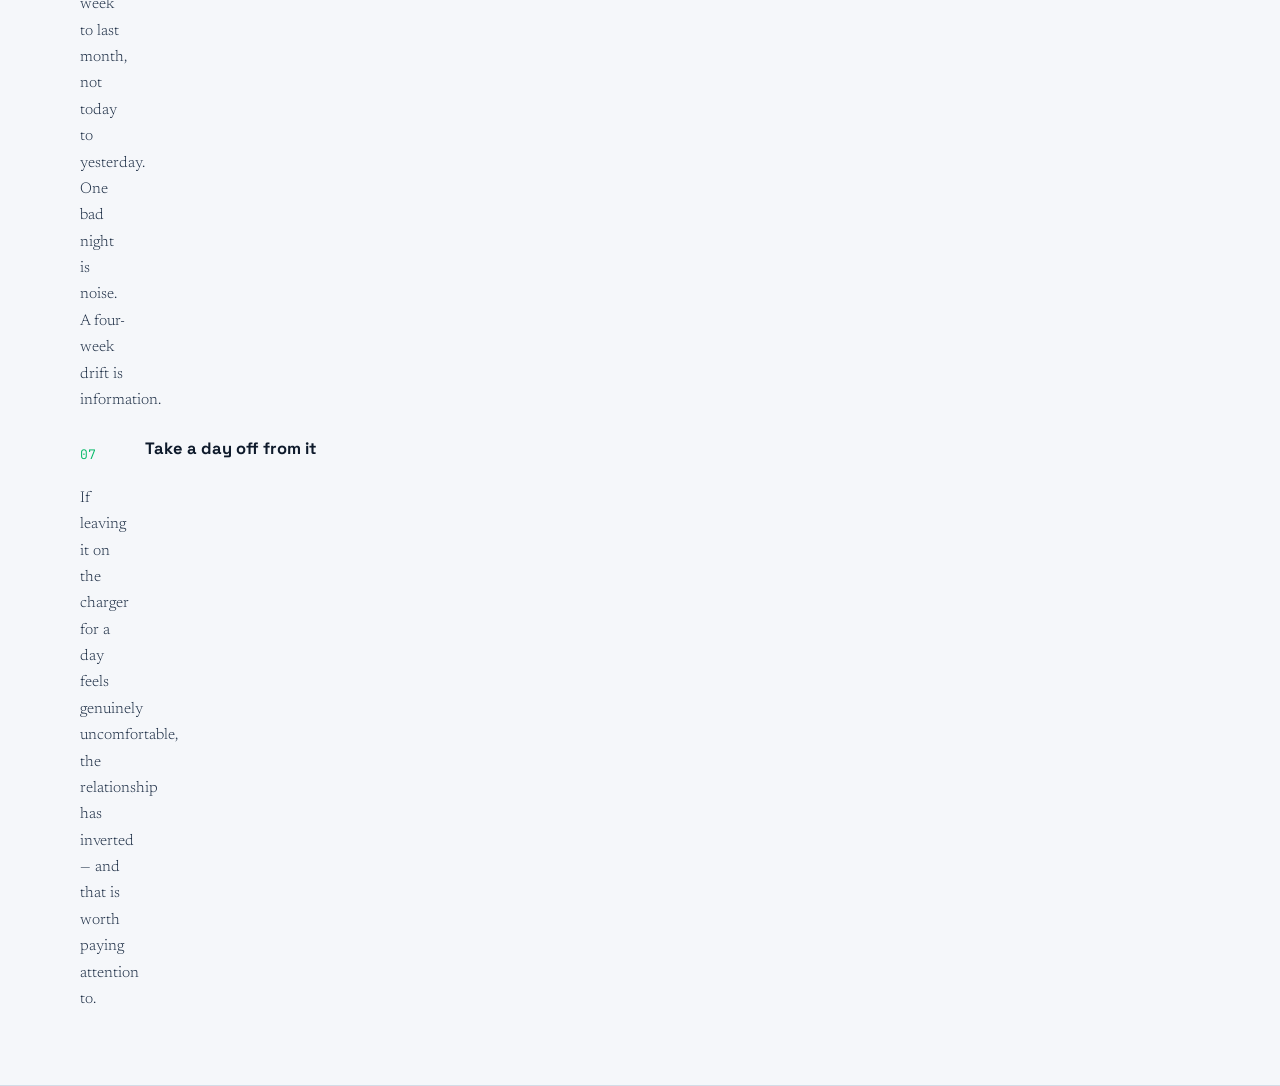
==== commit 1ad3dd36: "feat : reword hero heading for clarity" ====
--- a/index.html
+++ b/index.html
@@ -39,7 +39,7 @@
         <div class="wrap hero__grid">
             <div class="hero__text">
                 <p class="eyebrow">An independent explainer</p>
-                <h1>Your tracker is a very good estimate machine. It is not a medical instrument.</h1>
+                <h1>Understanding your fitness tracker.</h1>
                 <p class="lede">
                     Roughly one in four adults now wears something that counts their steps, watches their
                     heartbeat and grades their sleep. Almost none of them are told how the measurement
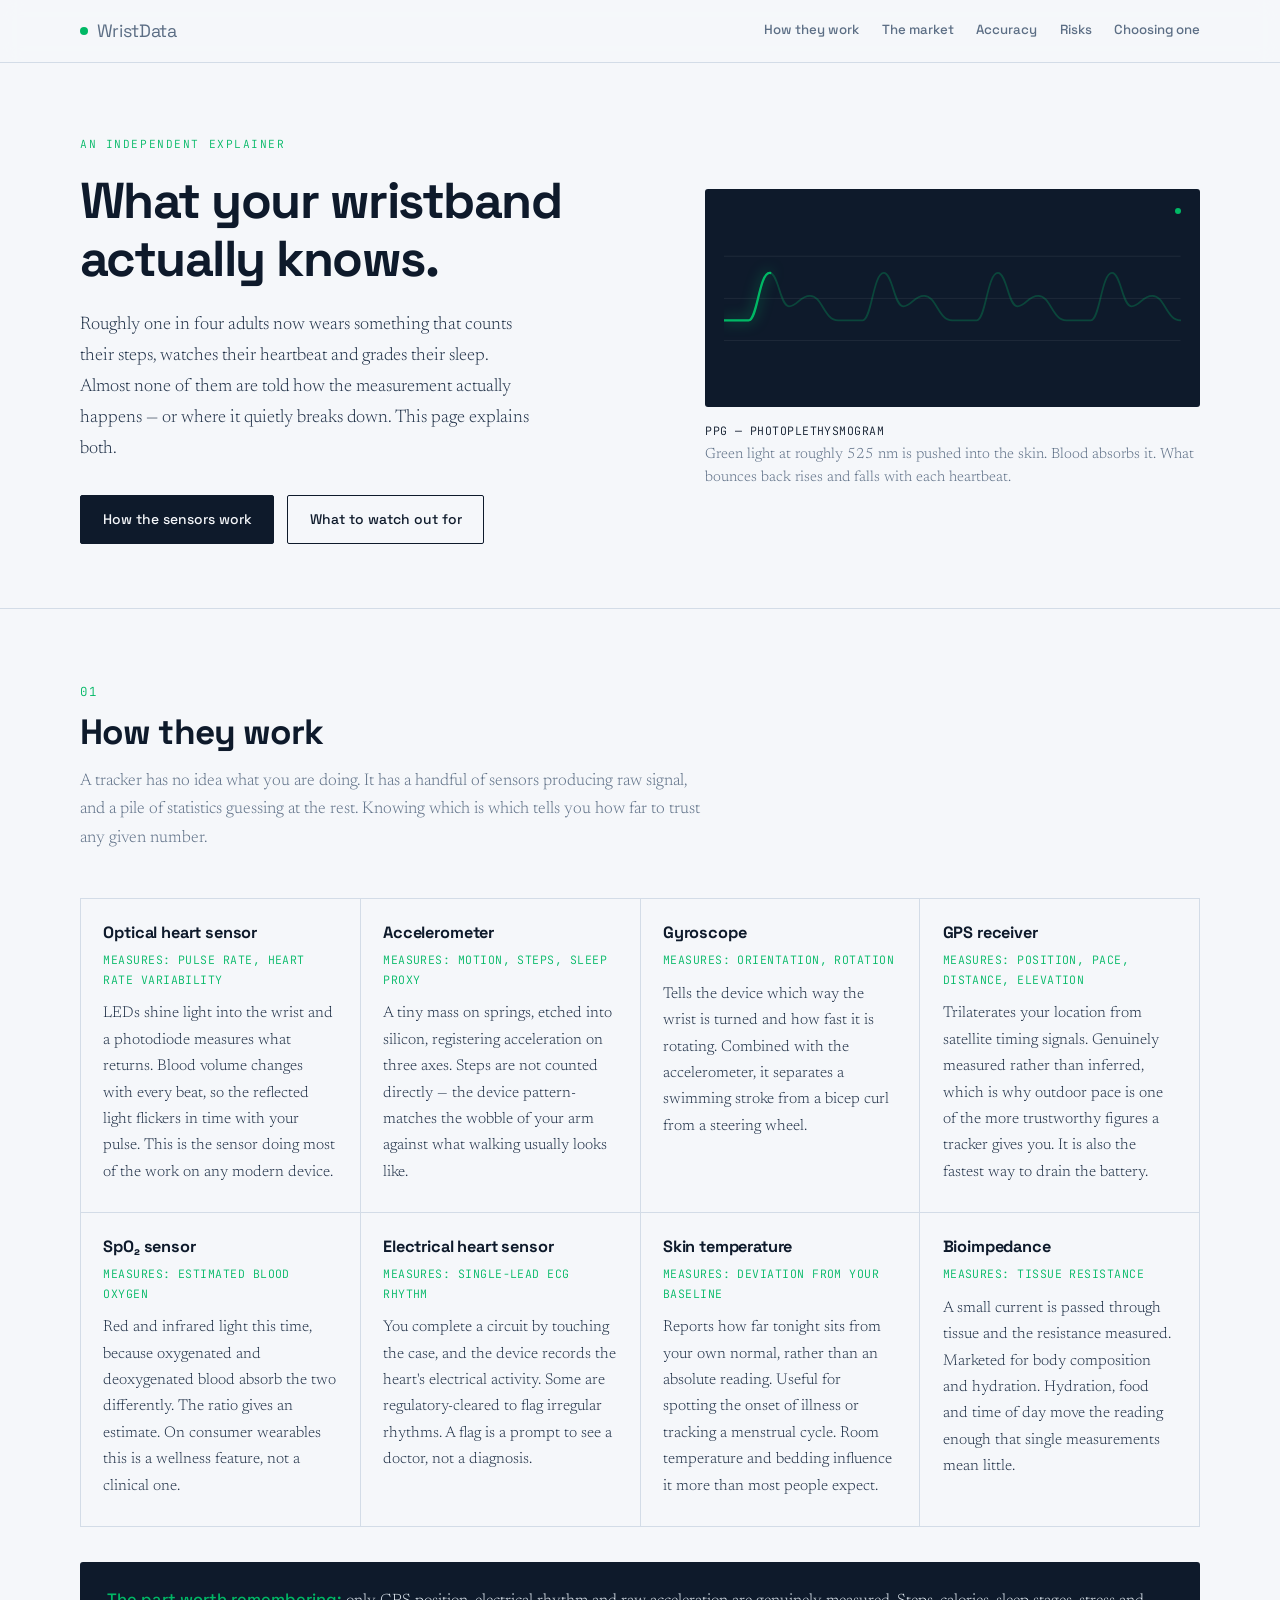
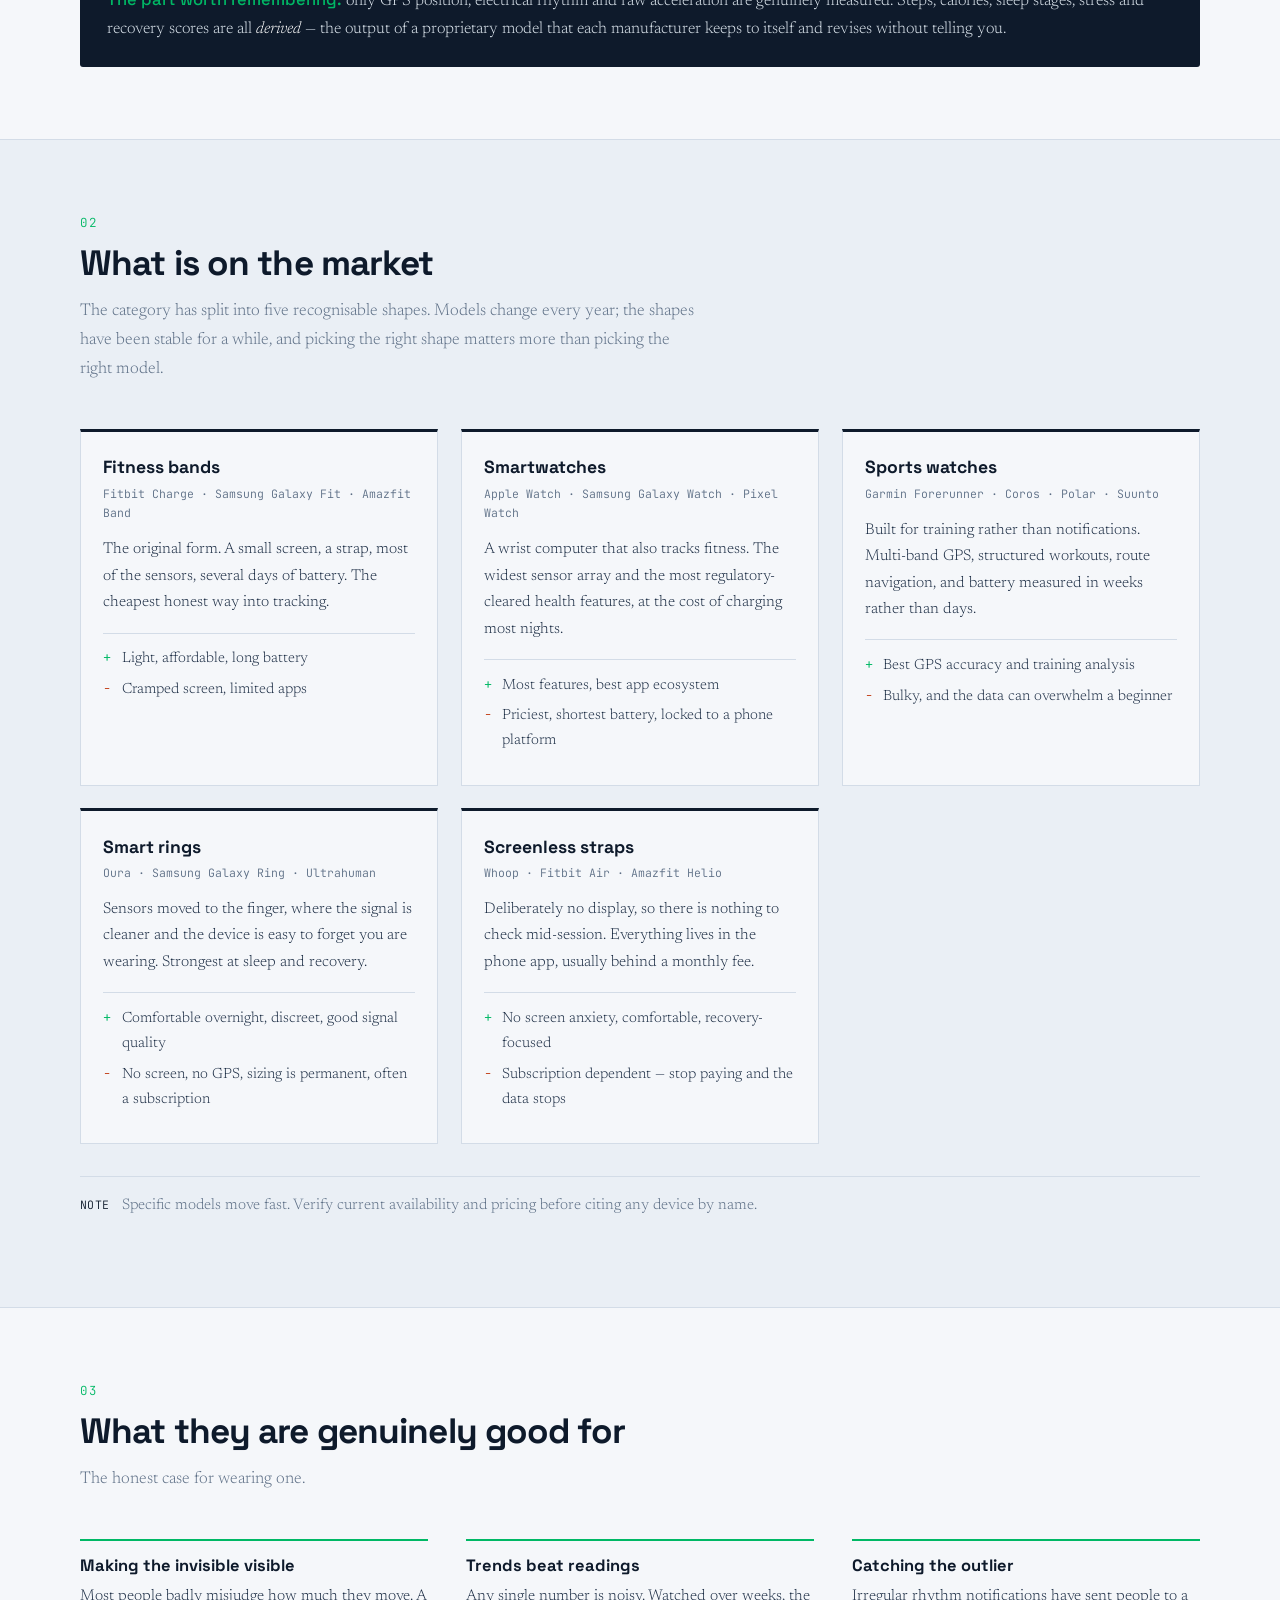
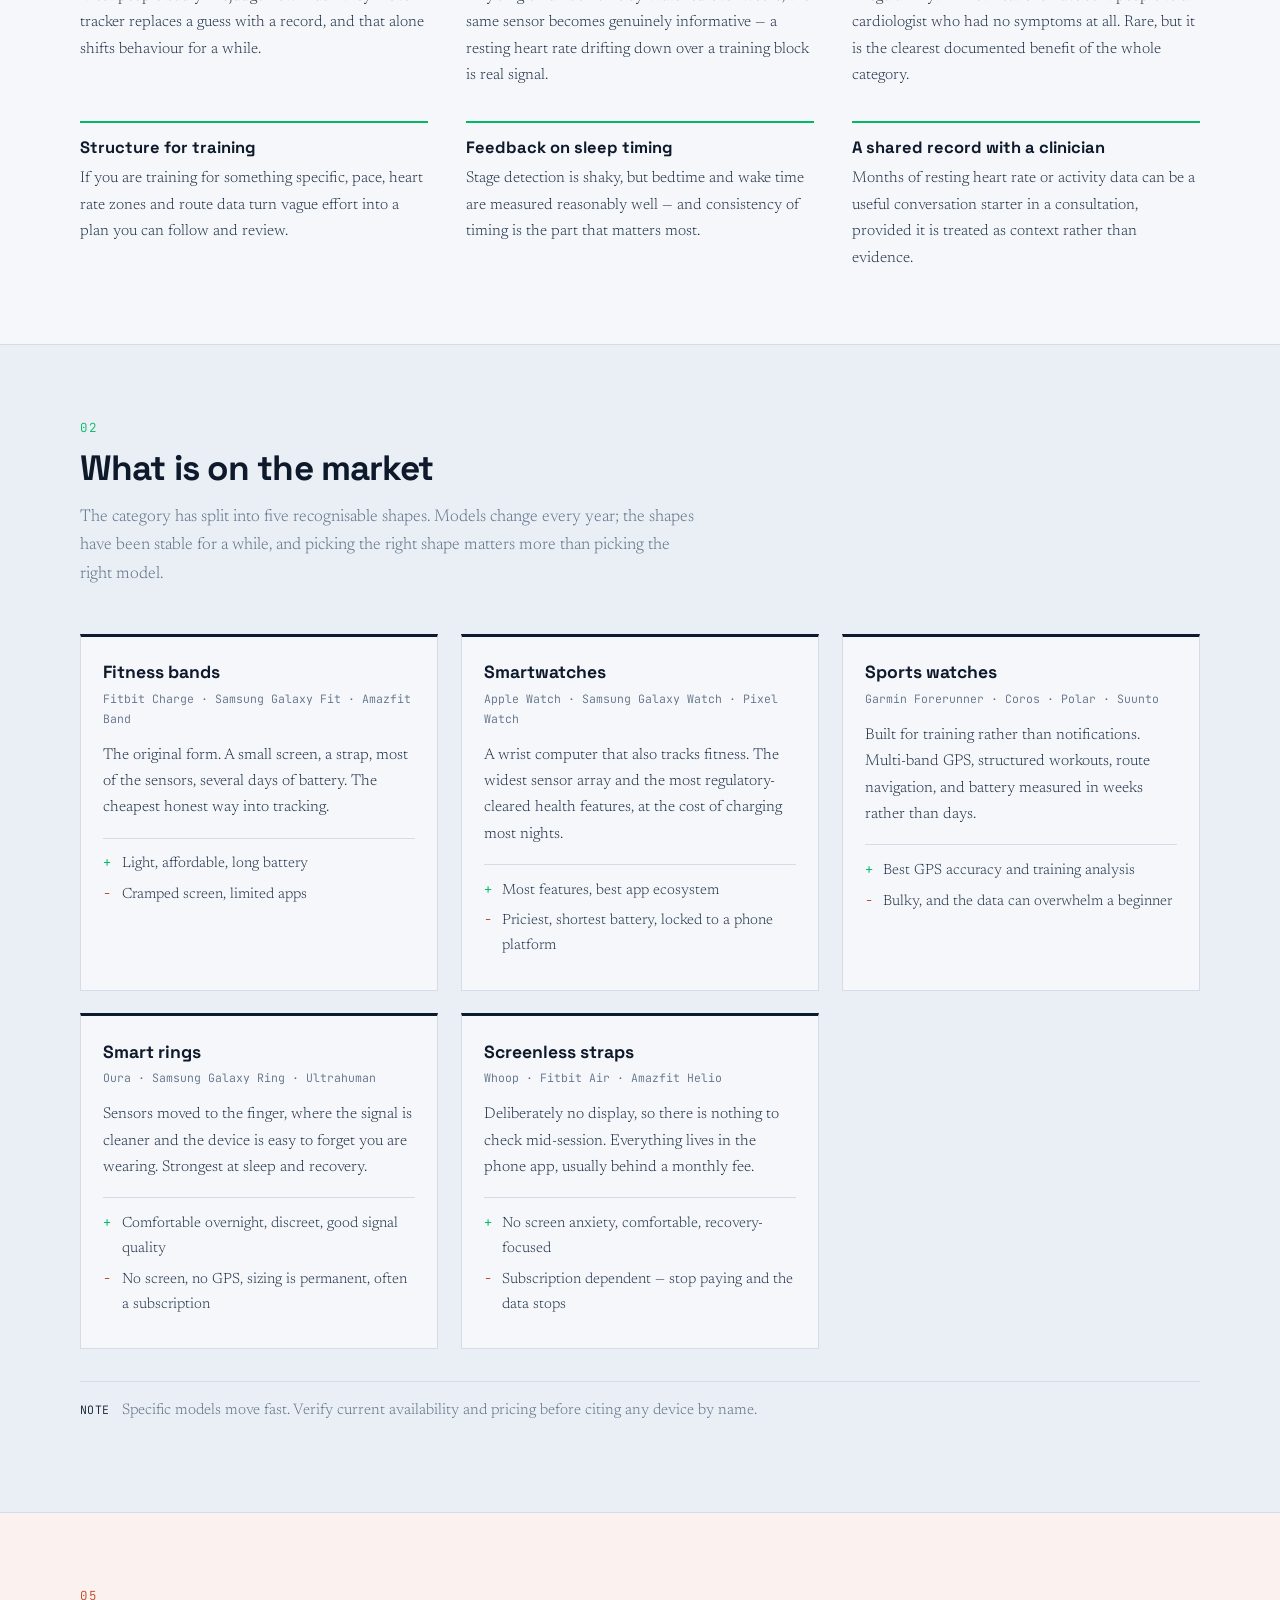
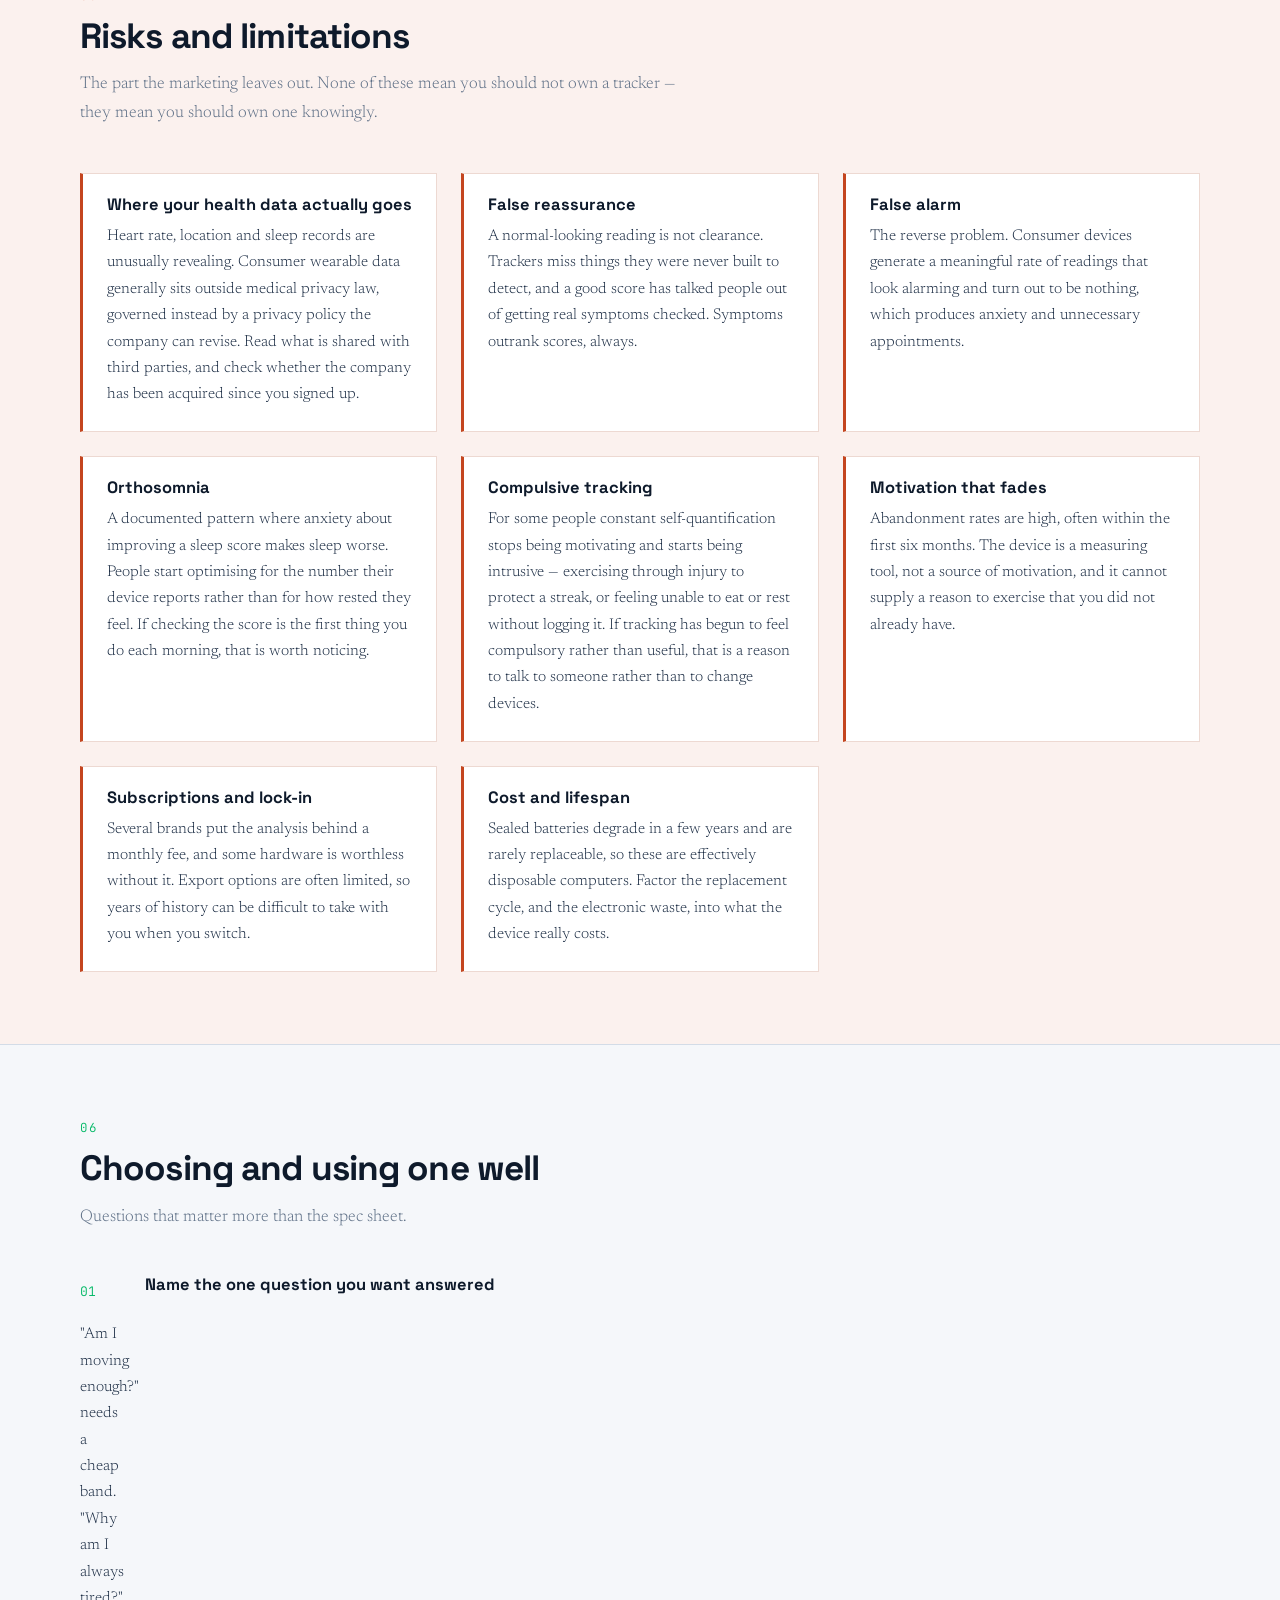
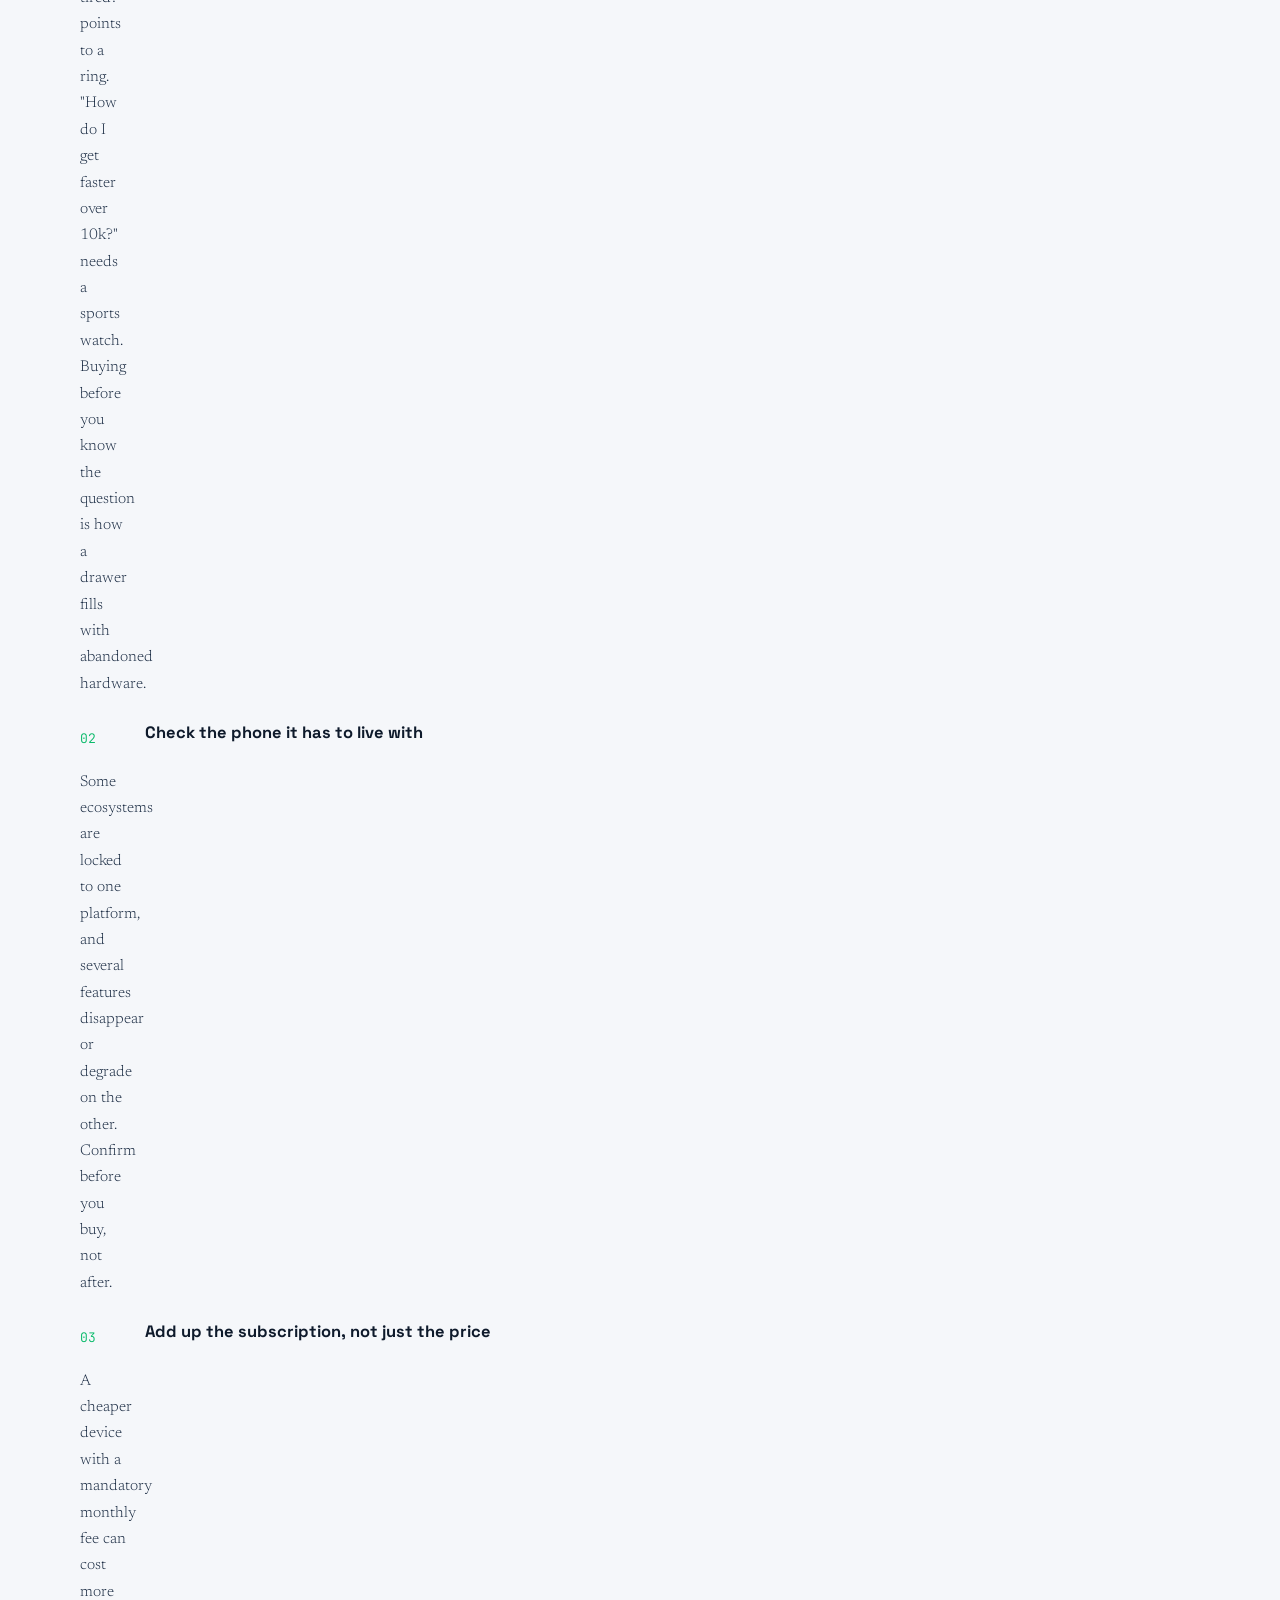
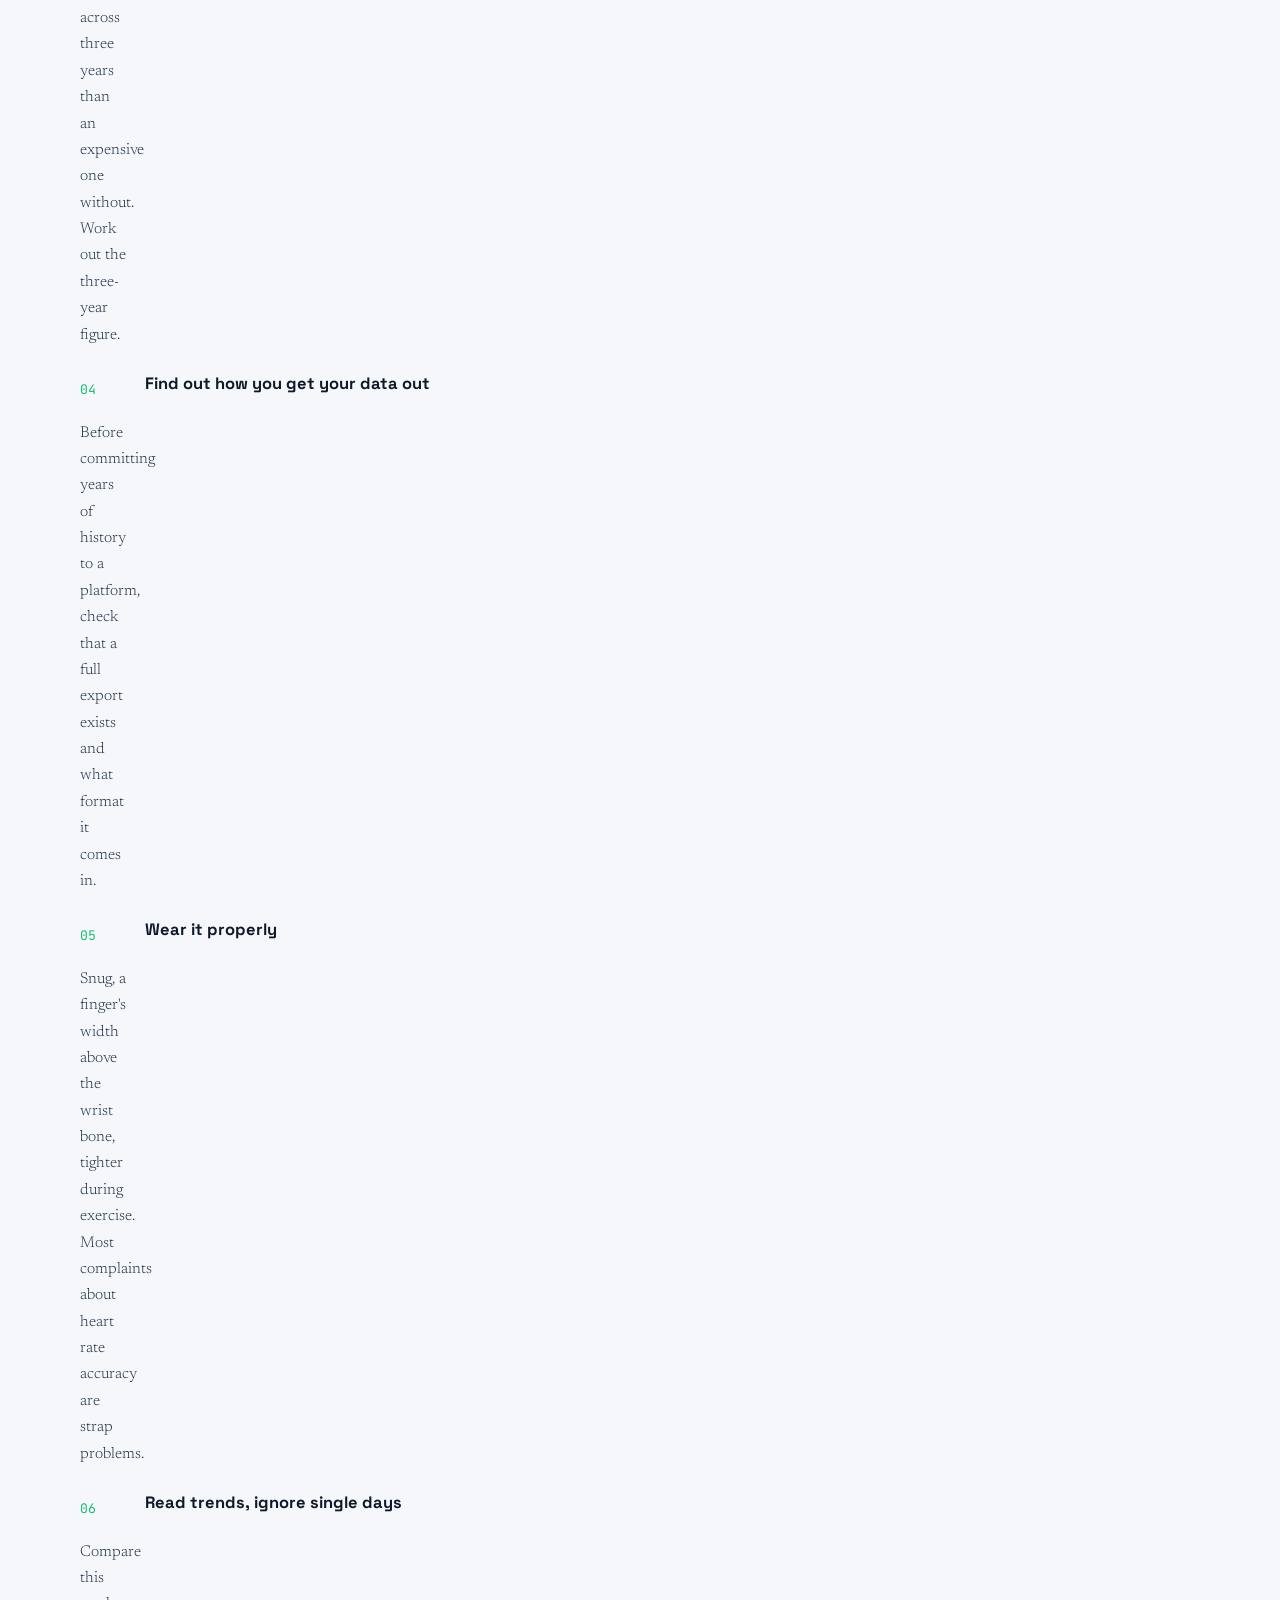
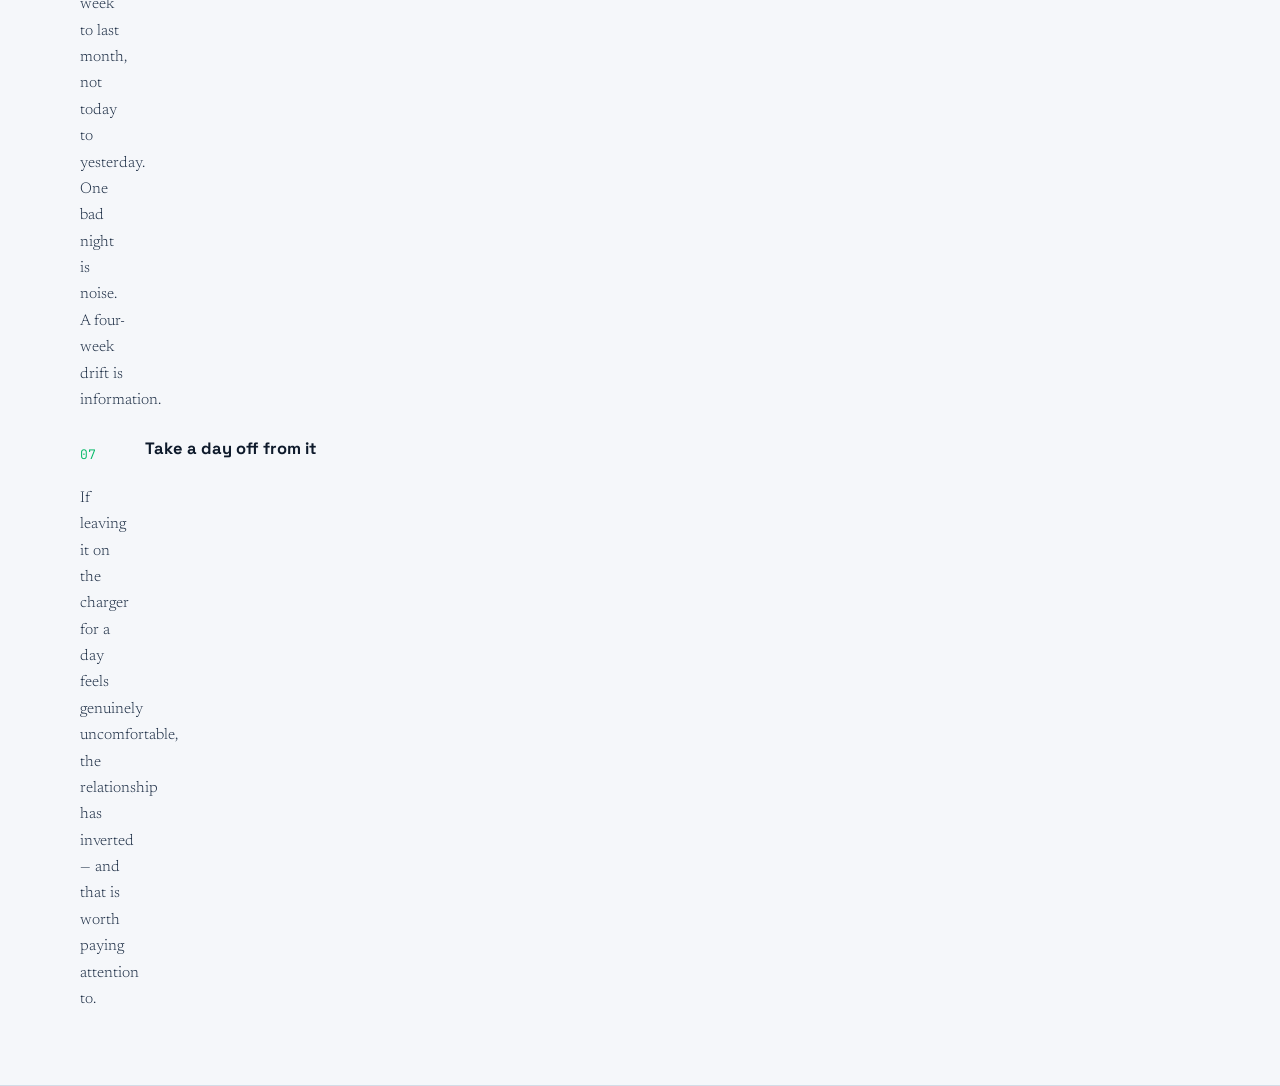
==== commit a0d423a5: "feat: sharpen hero heading tone" ====
--- a/index.html
+++ b/index.html
@@ -39,7 +39,7 @@
         <div class="wrap hero__grid">
             <div class="hero__text">
                 <p class="eyebrow">An independent explainer</p>
-                <h1>Understanding your fitness tracker.</h1>
+                <h1>What your wristband actually knows.</h1>
                 <p class="lede">
                     Roughly one in four adults now wears something that counts their steps, watches their
                     heartbeat and grades their sleep. Almost none of them are told how the measurement
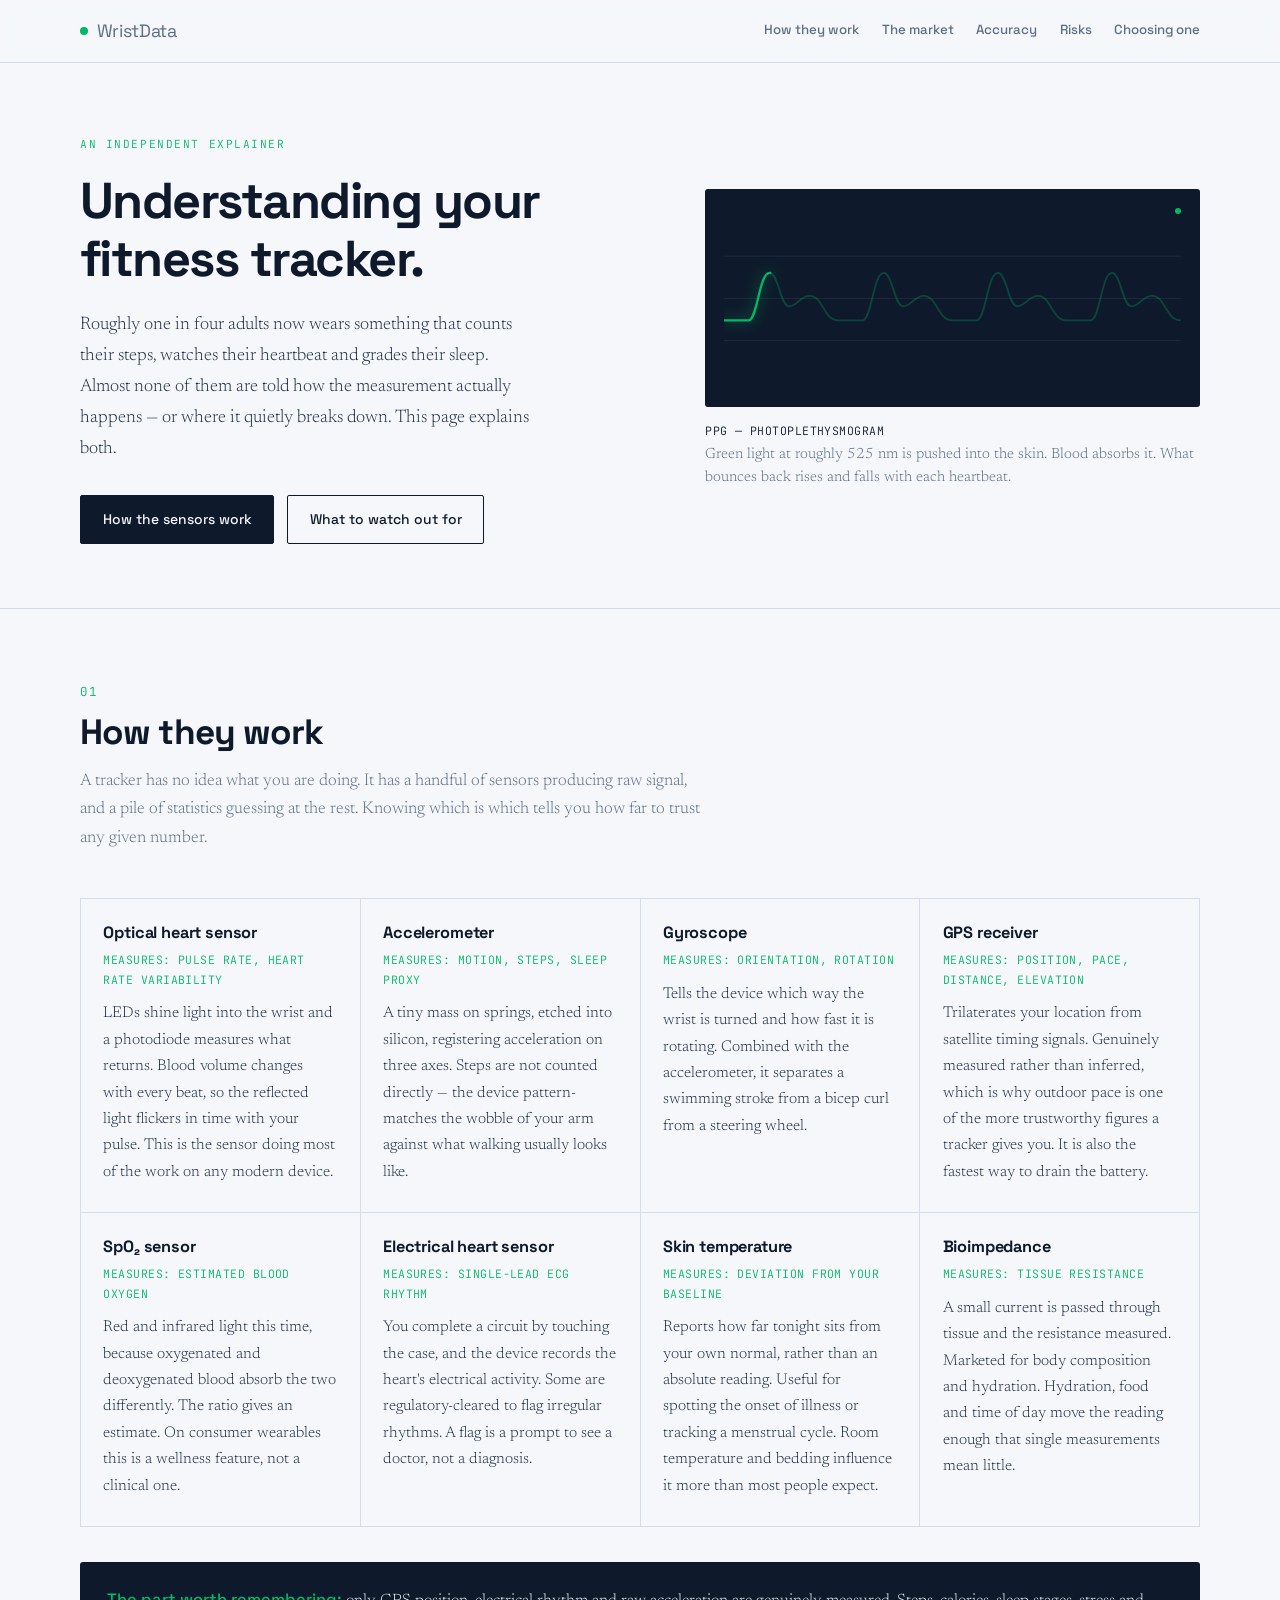
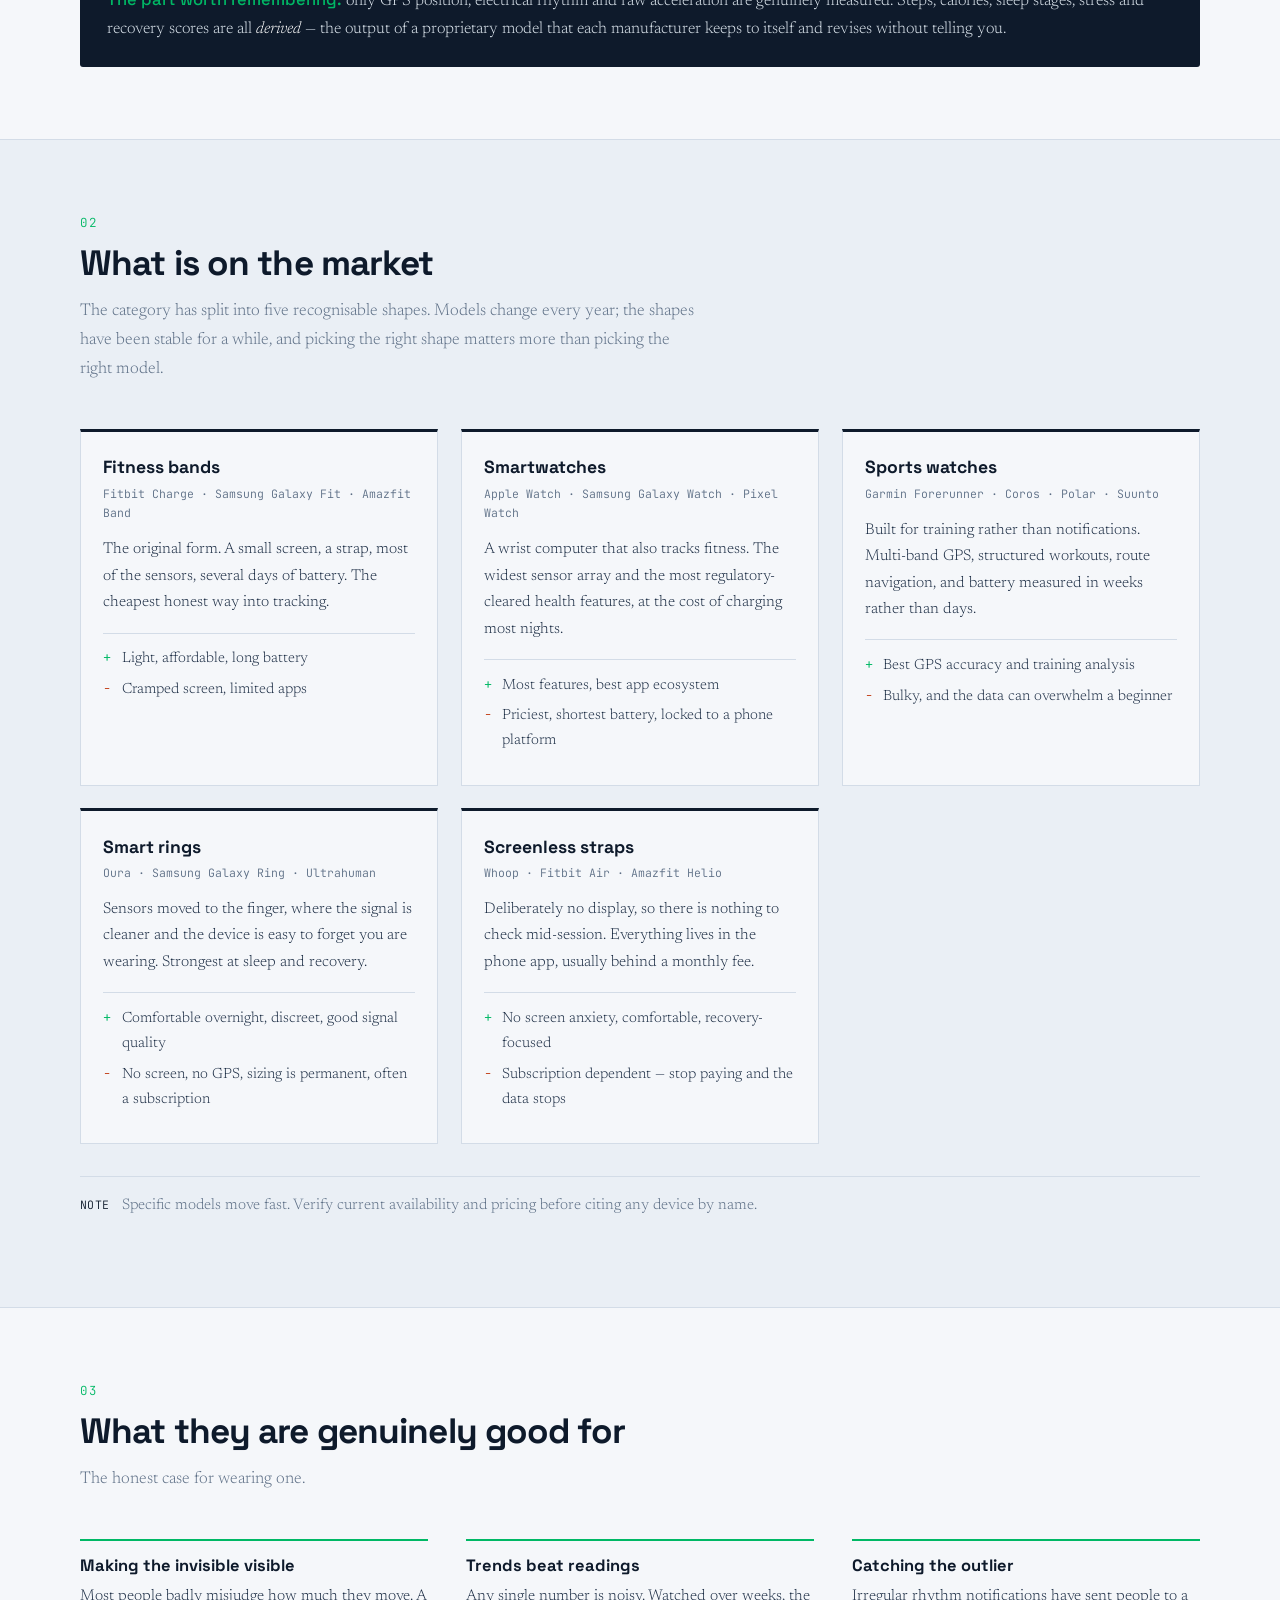
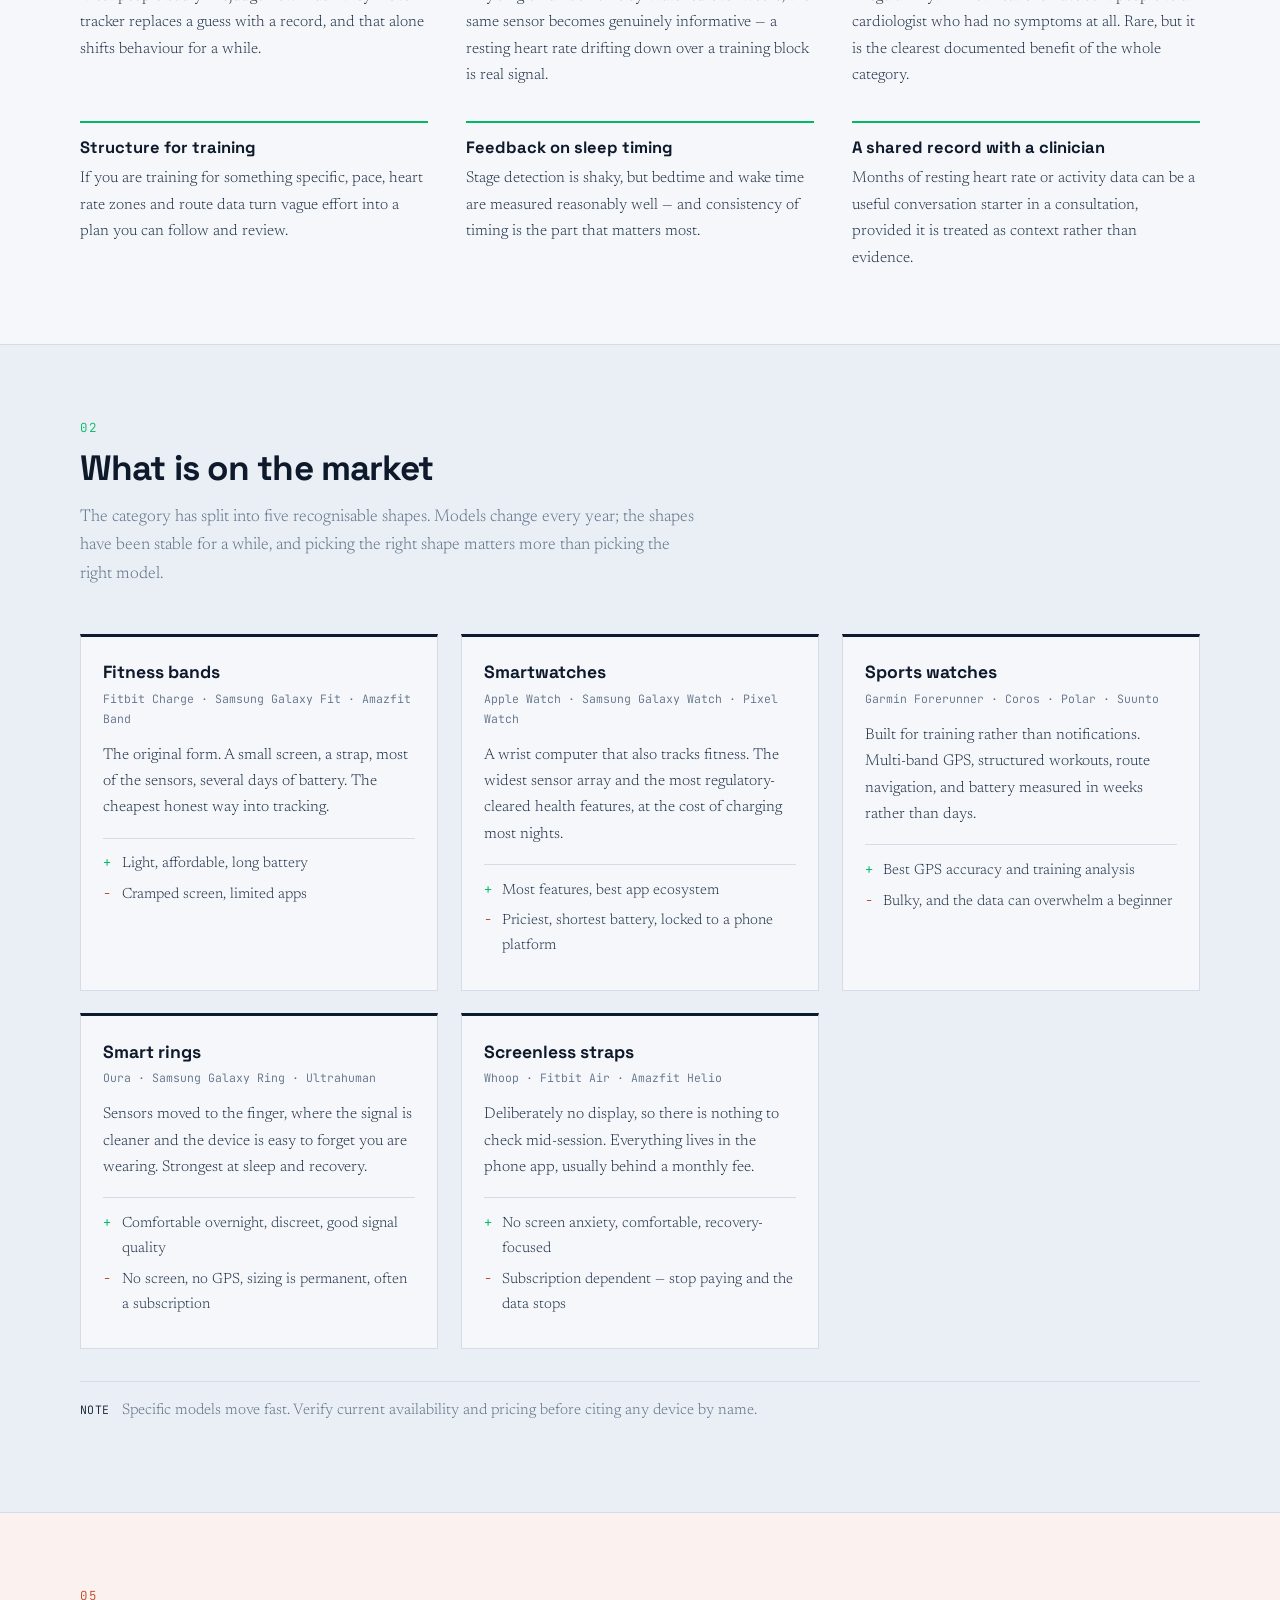
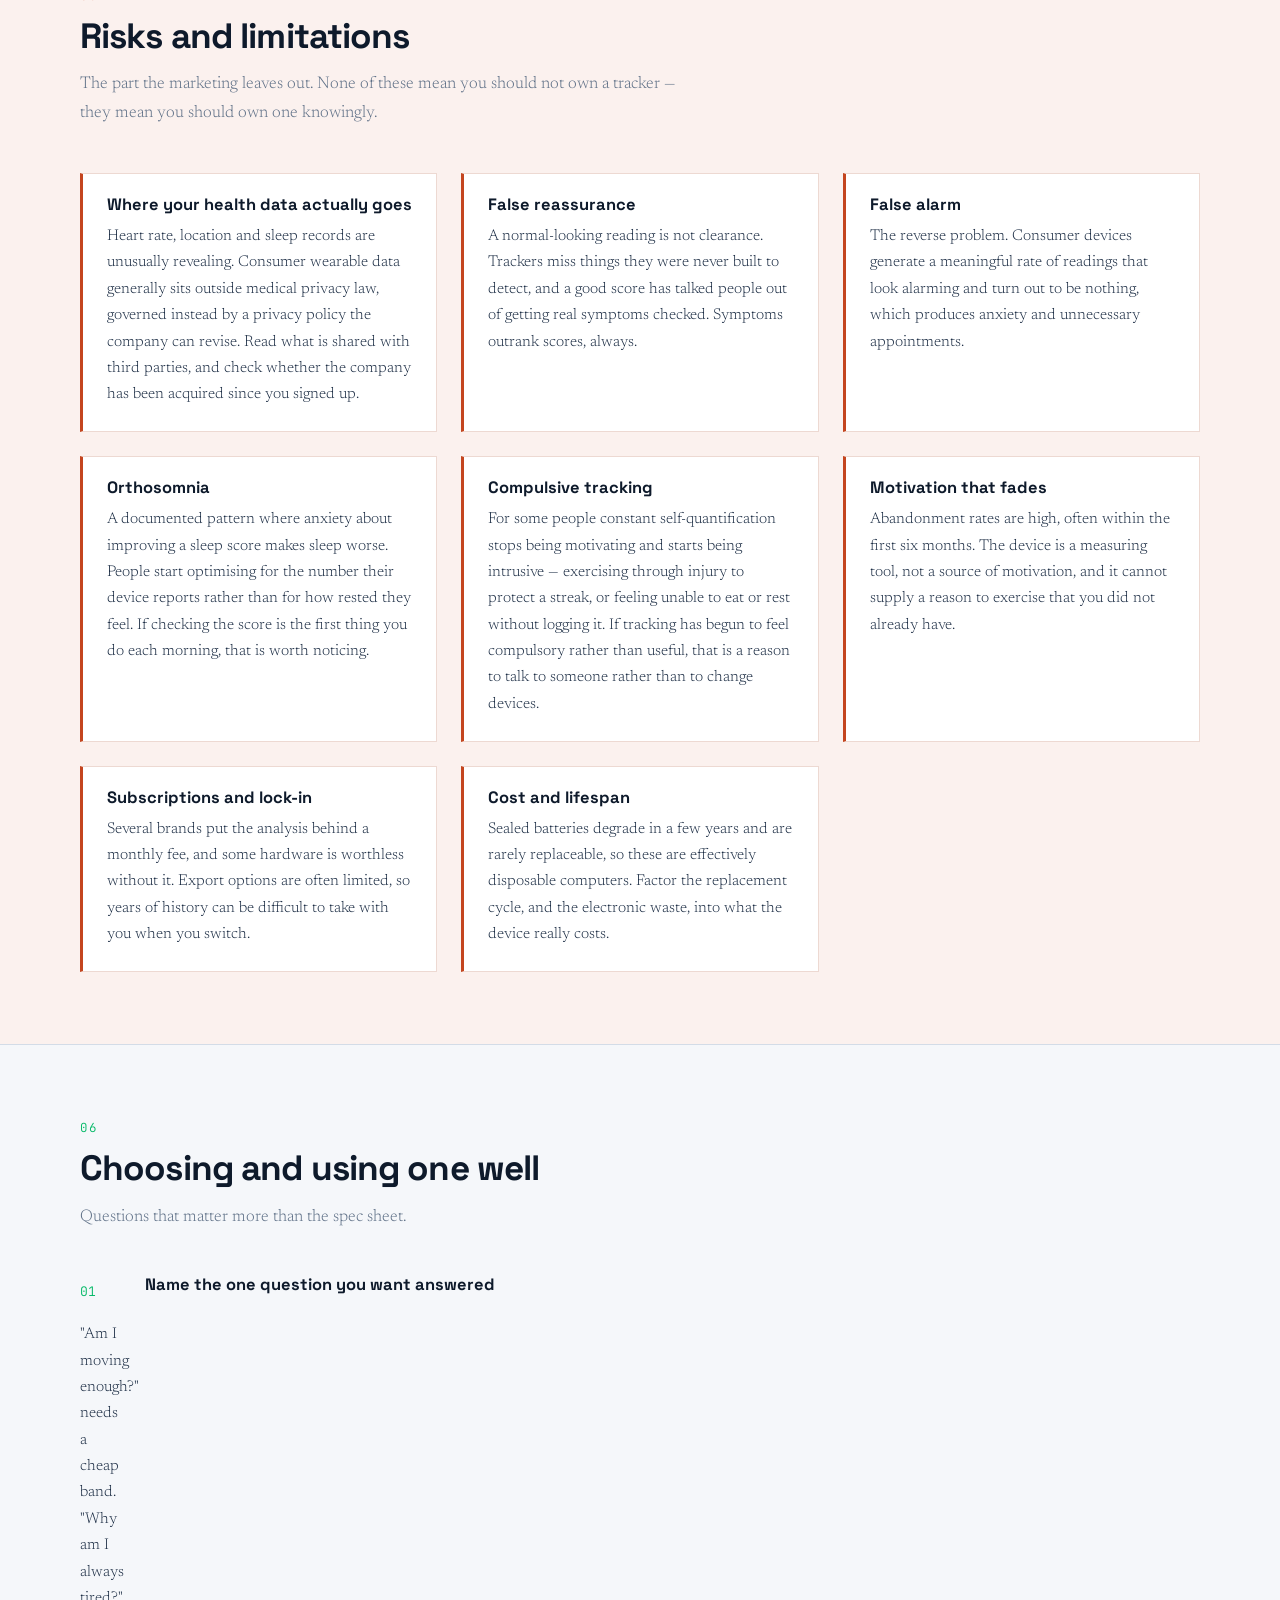
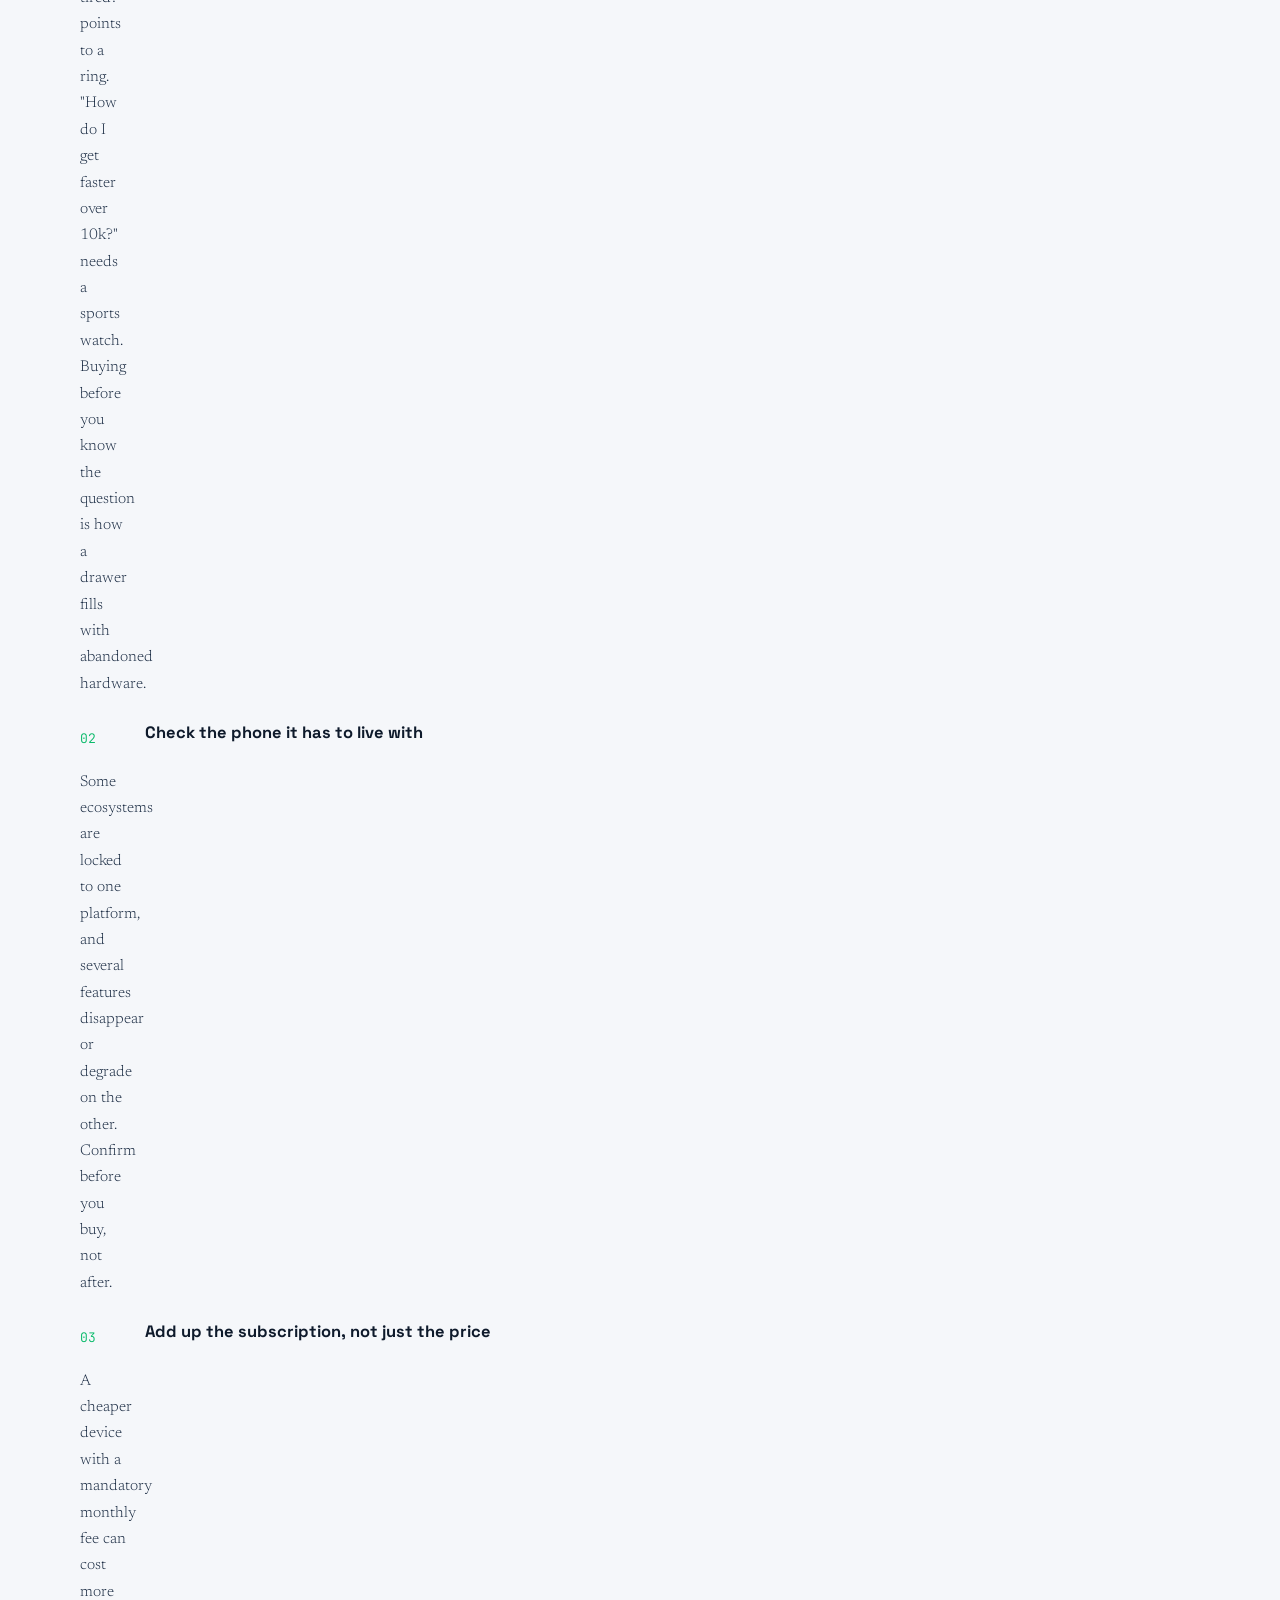
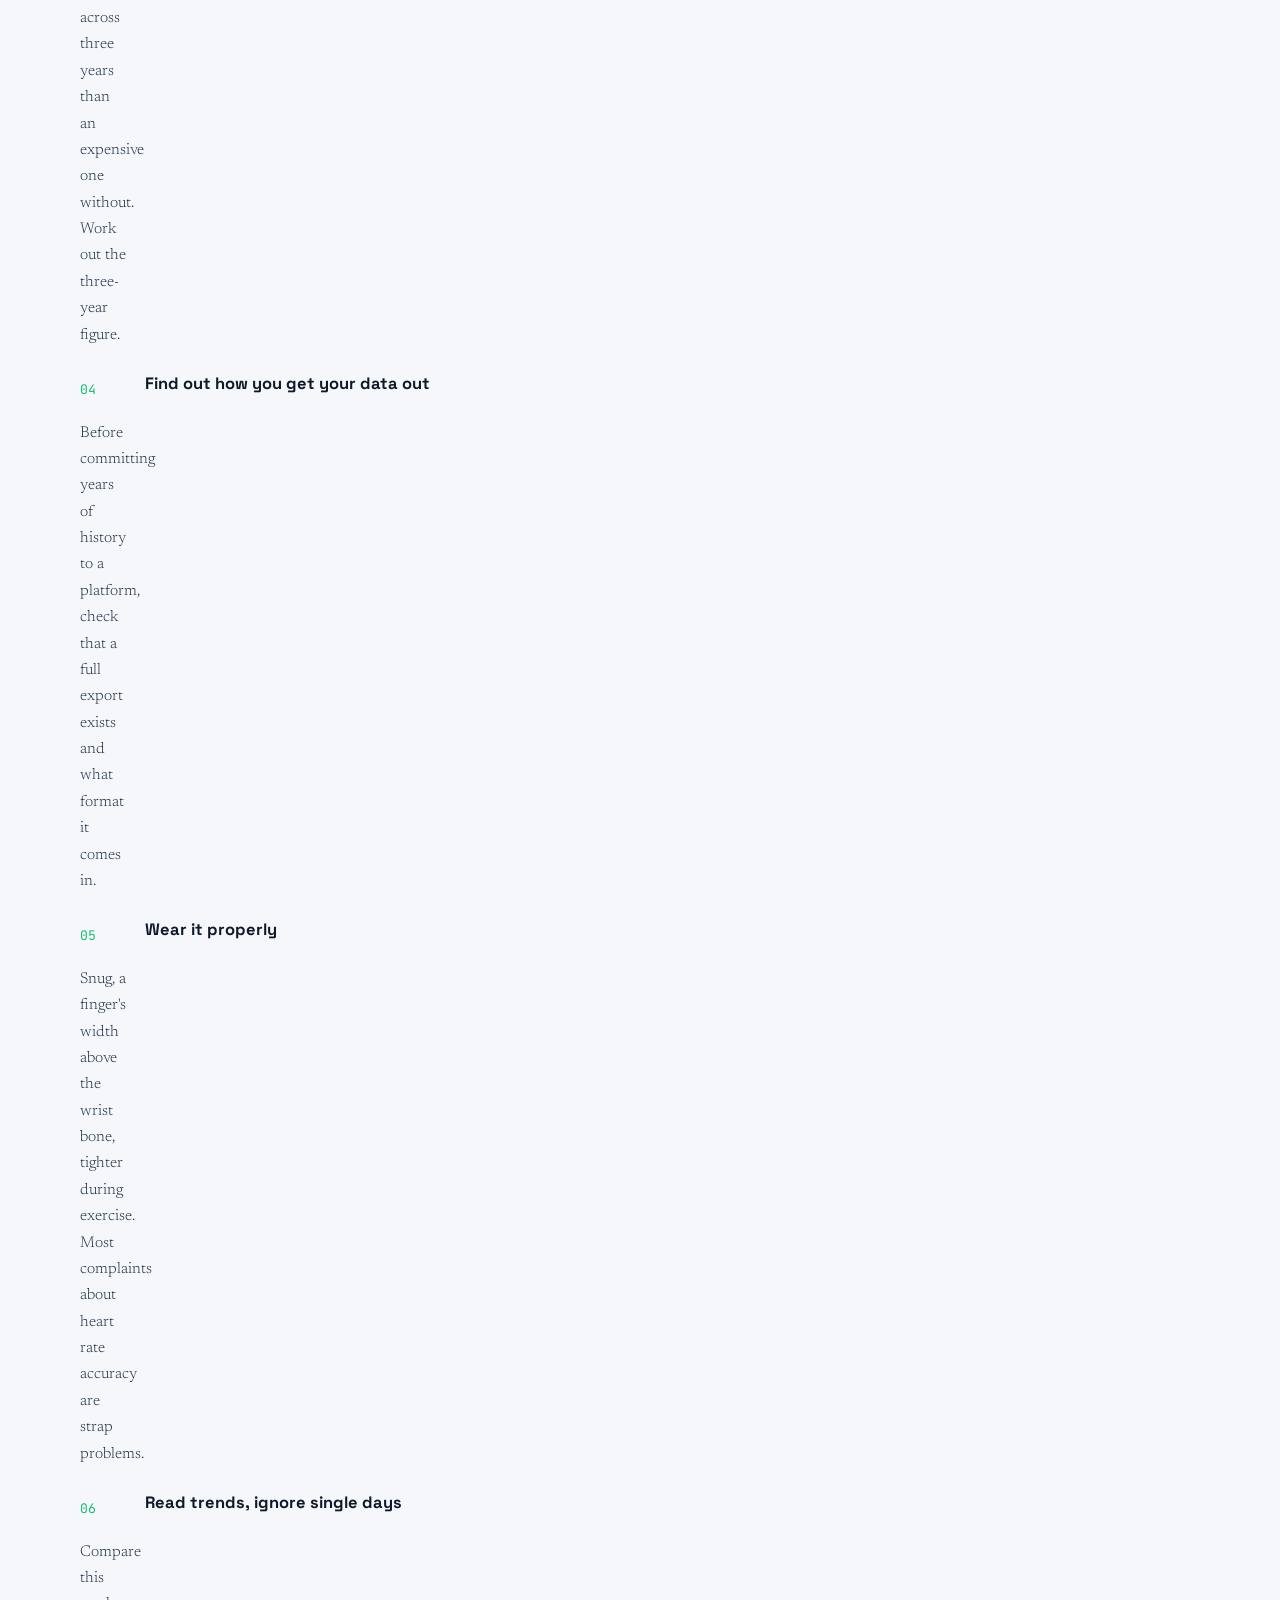
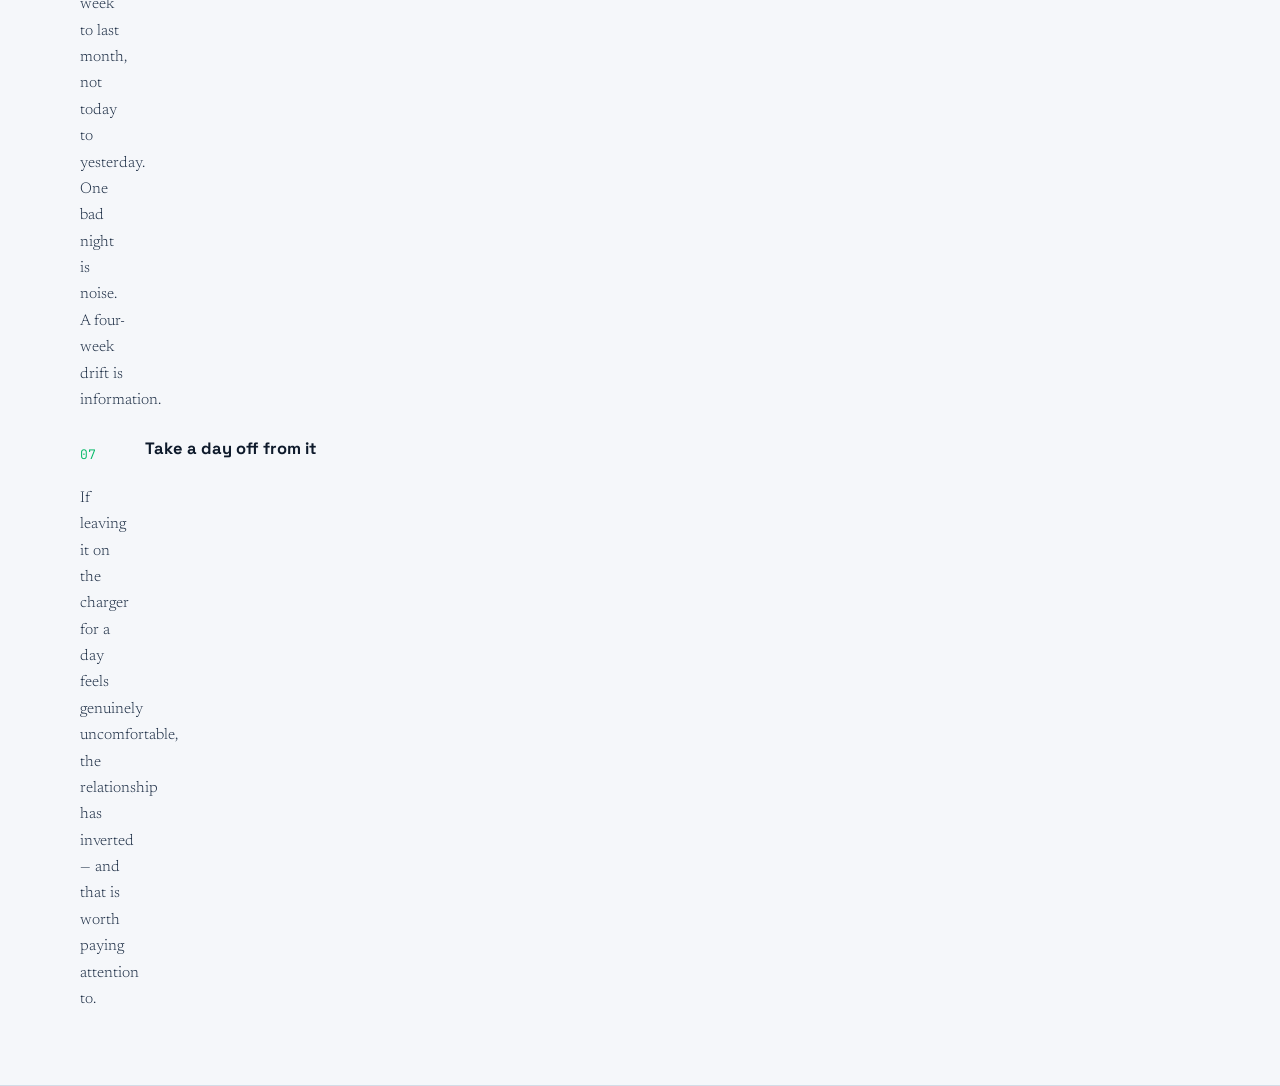
==== commit 4336b872: "fix: resolve hero heading conflict" ====
--- a/index.html
+++ b/index.html
@@ -39,7 +39,7 @@
         <div class="wrap hero__grid">
             <div class="hero__text">
                 <p class="eyebrow">An independent explainer</p>
-                <h1>What your wristband actually knows.</h1>
+                <h1>Understanding your fitness tracker.</h1>
                 <p class="lede">
                     Roughly one in four adults now wears something that counts their steps, watches their
                     heartbeat and grades their sleep. Almost none of them are told how the measurement
